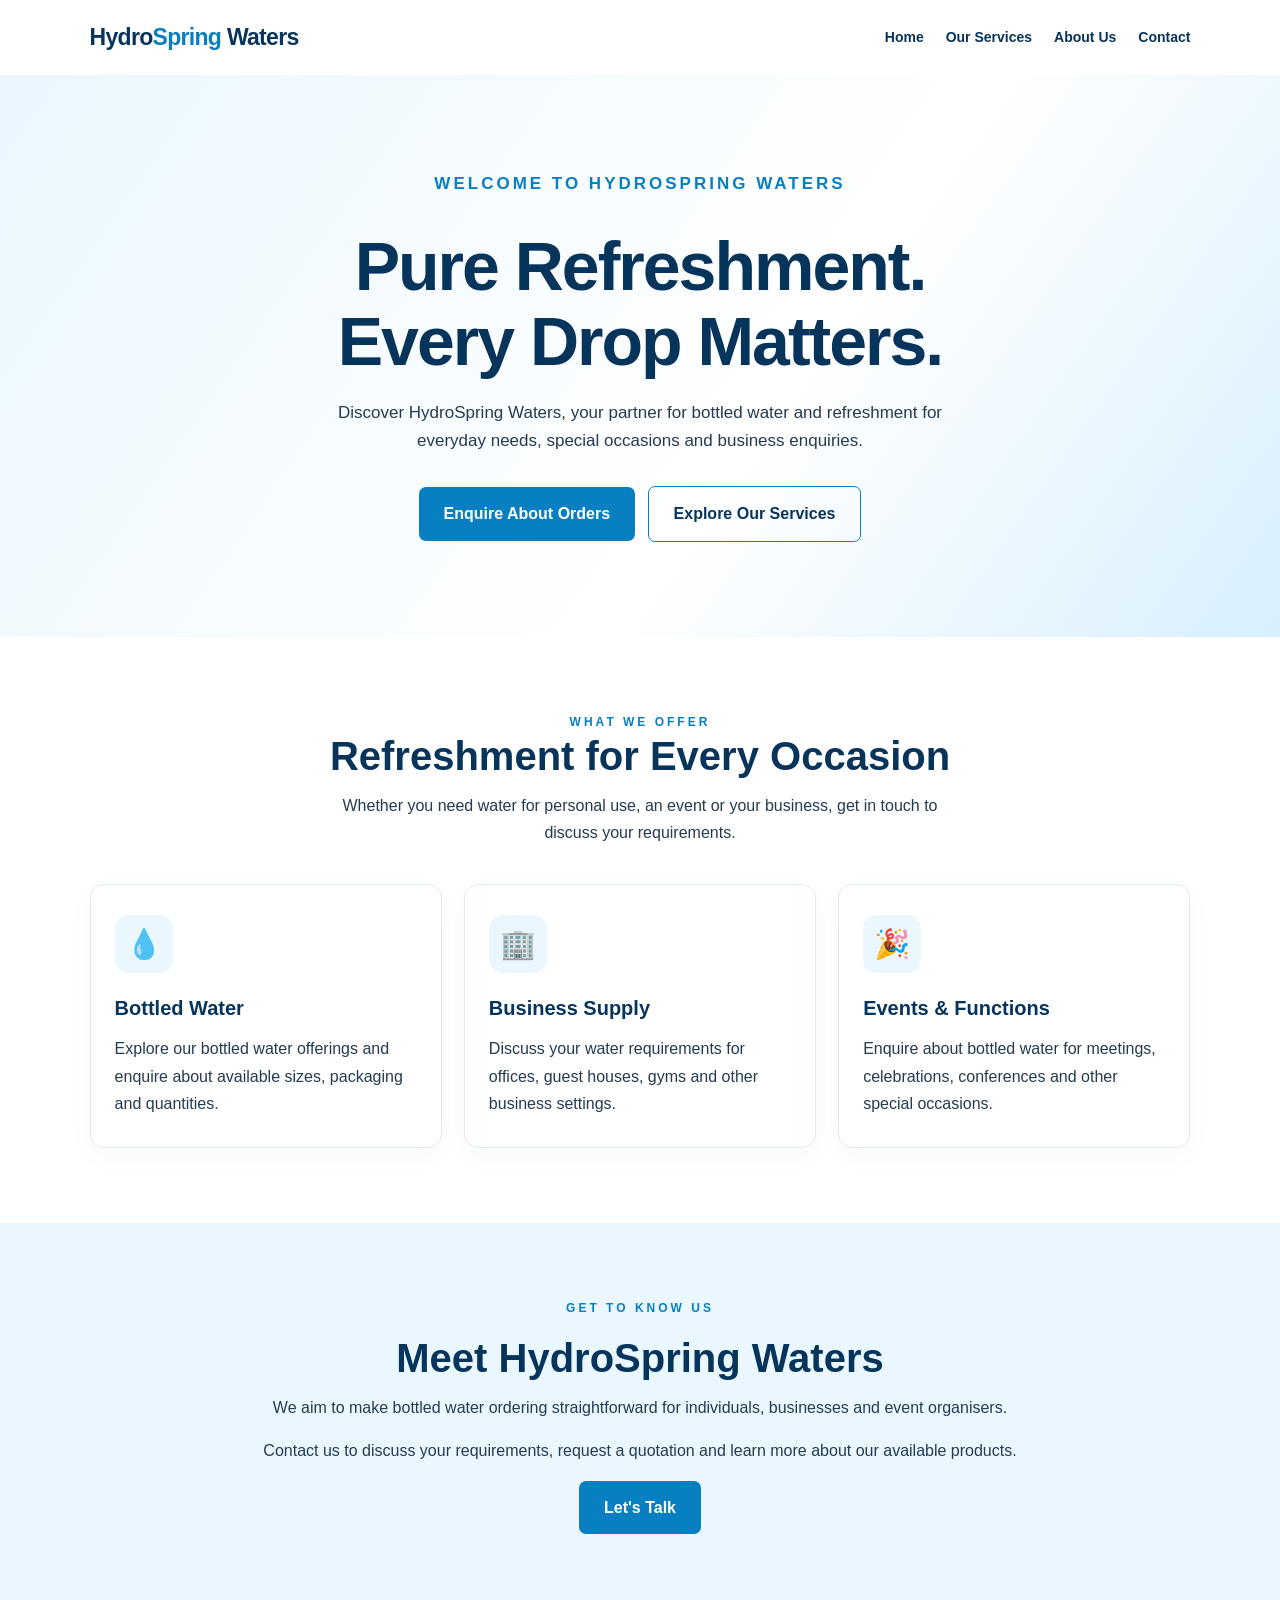
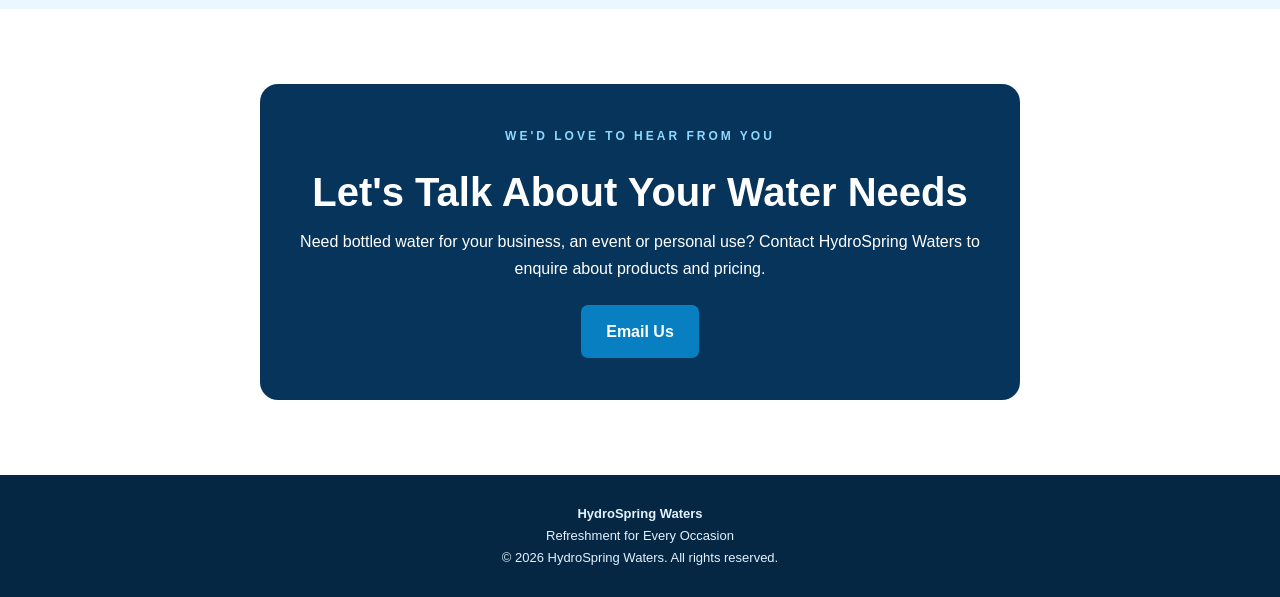
==== index.html @ 983fcc73 "Update index.html" ====
<!DOCTYPE html>
<html lang="en">
<head>
  <meta charset="UTF-8">
  <meta name="viewport" content="width=device-width, initial-scale=1.0">

  <title>HydroSpring Waters | Pure Refreshment</title>
  <meta name="description" content="Discover HydroSpring Waters, your bottled water partner for everyday refreshment, events and business supply. Contact us for orders and enquiries.">

  <style>
    :root {
      --navy: #07345b;
      --blue: #087fc1;
      --sky: #eaf7ff;
      --white: #ffffff;
      --text: #243b50;
    }

    * {
      box-sizing: border-box;
      margin: 0;
      padding: 0;
    }

    html {
      scroll-behavior: smooth;
    }

    body {
      font-family: Arial, Helvetica, sans-serif;
      color: var(--text);
      line-height: 1.7;
      background: var(--white);
    }

    header {
      display: flex;
      align-items: center;
      justify-content: space-between;
      gap: 20px;
      padding: 18px 7%;
      background: var(--white);
      box-shadow: 0 2px 14px #07345b12;
    }

    .brand {
      color: var(--navy);
      font-size: 23px;
      font-weight: 800;
      letter-spacing: -0.7px;
    }

    .brand span {
      color: var(--blue);
    }

    nav {
      display: flex;
      gap: 22px;
      flex-wrap: wrap;
    }

    nav a {
      color: var(--navy);
      text-decoration: none;
      font-size: 14px;
      font-weight: 600;
    }

    nav a:hover {
      color: var(--blue);
    }

    .hero {
      padding: 95px 7%;
      background: linear-gradient(125deg, #eaf7ff, #ffffff 60%, #d7efff);
      text-align: center;
    }

    .eyebrow {
      color: var(--blue);
      text-transform: uppercase;
      letter-spacing: 3px;
      font-size: 12px;
      font-weight: 800;
      margin-bottom: 16px;
    }

    h1 {
      max-width: 850px;
      margin: 0 auto 20px;
      color: var(--navy);
      font-size: clamp(38px, 6vw, 68px);
      line-height: 1.1;
      letter-spacing: -2px;
    }

    .hero p {
      max-width: 620px;
      margin: 0 auto 30px;
      font-size: 17px;
    }

    .button {
      display: inline-block;
      padding: 13px 25px;
      border-radius: 7px;
      background: var(--blue);
      color: white;
      text-decoration: none;
      font-weight: 700;
      transition: background 0.2s;
    }

    .button:hover {
      background: var(--navy);
    }

    .button-outline {
      background: transparent;
      color: var(--navy);
      border: 1px solid var(--blue);
      margin-left: 8px;
    }

    .button-outline:hover {
      color: white;
    }

    section {
      padding: 75px 7%;
      scroll-margin-top: 20px;
    }

    .section-heading {
      text-align: center;
      margin-bottom: 38px;
    }

    h2 {
      color: var(--navy);
      font-size: clamp(28px, 4vw, 40px);
      line-height: 1.2;
      margin-bottom: 12px;
    }

    .section-heading p {
      max-width: 620px;
      margin: auto;
    }

    .cards {
      display: grid;
      grid-template-columns: repeat(3, minmax(0, 1fr));
      gap: 22px;
    }

    .card {
      padding: 30px 24px;
      border: 1px solid #dcebf5;
      border-radius: 14px;
      background: white;
      box-shadow: 0 8px 28px #07345b08;
    }

    .card-icon {
      display: inline-flex;
      align-items: center;
      justify-content: center;
      width: 58px;
      height: 58px;
      border-radius: 14px;
      background: var(--sky);
      font-size: 29px;
      margin-bottom: 18px;
    }

    h3 {
      color: var(--navy);
      font-size: 20px;
      margin-bottom: 10px;
    }

    .about {
      background: var(--sky);
    }

    .about-inner {
      max-width: 800px;
      margin: auto;
      text-align: center;
    }

    .about-inner p {
      margin-bottom: 16px;
    }

    .contact {
      text-align: center;
    }

    .contact-panel {
      max-width: 760px;
      margin: auto;
      padding: 42px 25px;
      border-radius: 18px;
      background: var(--navy);
      color: white;
    }

    .contact-panel h2 {
      color: white;
    }

    .contact-panel p {
      margin-bottom: 22px;
    }

    footer {
      padding: 28px 7%;
      background: #052743;
      color: #e2f2ff;
      text-align: center;
      font-size: 13px;
    }

    @media (max-width: 700px) {
      header {
        flex-direction: column;
        text-align: center;
      }

      nav {
        justify-content: center;
        gap: 12px 18px;
      }

      .hero {
        padding: 70px 6%;
      }

      section {
        padding: 55px 6%;
      }

      .cards {
        grid-template-columns: 1fr;
      }

      .button {
        margin: 5px;
      }
    }
  </style>
</head>

<body>

  <header>
    <a href="#" class="brand" style="text-decoration:none">
      Hydro<span>Spring</span> Waters
    </a>

    <nav aria-label="Main navigation">
      <a href="#home">Home</a>
      <a href="#products">Our Services</a>
      <a href="#about">About Us</a>
      <a href="#contact">Contact</a>
    </nav>
  </header>

  <main>
    <section class="hero" id="home">
      <p class="eyebrow">Welcome to HydroSpring Waters</p>

      <h1>Pure Refreshment.<br>Every Drop Matters.</h1>

      <p>
        Discover HydroSpring Waters, your partner for bottled water
        and refreshment for everyday needs, special occasions and
        business enquiries.
      </p>

      <a class="button" href="#contact">Enquire About Orders</a>
      <a class="button button-outline" href="#products">Explore Our Services</a>
    </section>

    <section id="products">
      <div class="section-heading">
        <p class="eyebrow">What We Offer</p>
        <h2>Refreshment for Every Occasion</h2>
        <p>
          Whether you need water for personal use, an event or your
          business, get in touch to discuss your requirements.
        </p>
      </div>

      <div class="cards">
        <article class="card">
          <div class="card-icon">💧</div>
          <h3>Bottled Water</h3>
          <p>
            Explore our bottled water offerings and enquire about
            available sizes, packaging and quantities.
          </p>
        </article>

        <article class="card">
          <div class="card-icon">🏢</div>
          <h3>Business Supply</h3>
          <p>
            Discuss your water requirements for offices, guest houses,
            gyms and other business settings.
          </p>
        </article>

        <article class="card">
          <div class="card-icon">🎉</div>
          <h3>Events & Functions</h3>
          <p>
            Enquire about bottled water for meetings, celebrations,
            conferences and other special occasions.
          </p>
        </article>
      </div>
    </section>

    <section class="about" id="about">
      <div class="about-inner">
        <p class="eyebrow">Get to Know Us</p>
        <h2>Meet HydroSpring Waters</h2>

        <p>
          We aim to make bottled water ordering straightforward for
          individuals, businesses and event organisers.
        </p>

        <p>
          Contact us to discuss your requirements, request a quotation
          and learn more about our available products.
        </p>

        <a class="button" href="#contact">Let's Talk</a>
      </div>
    </section>

    <section class="contact" id="contact">
      <div class="contact-panel">
        <p class="eyebrow" style="color:#8ed8ff">We'd Love to Hear From You</p>
        <h2>Let's Talk About Your Water Needs</h2>

        <p>
          Need bottled water for your business, an event or personal use?
          Contact HydroSpring Waters to enquire about products and pricing.
        </p>

        <a class="button" href="mailto:">
          Email Us
        </a>
      </div>
    </section>
  </main>

  <footer>
    <p><strong>HydroSpring Waters</strong></p>
    <p>Refreshment for Every Occasion</p>
    <p>&copy; <span id="year"></span> HydroSpring Waters. All rights reserved.</p>
  </footer>

  <script>
    document.getElementById("year").textContent =
      new Date().getFullYear();
  </script>

</body>
</html>
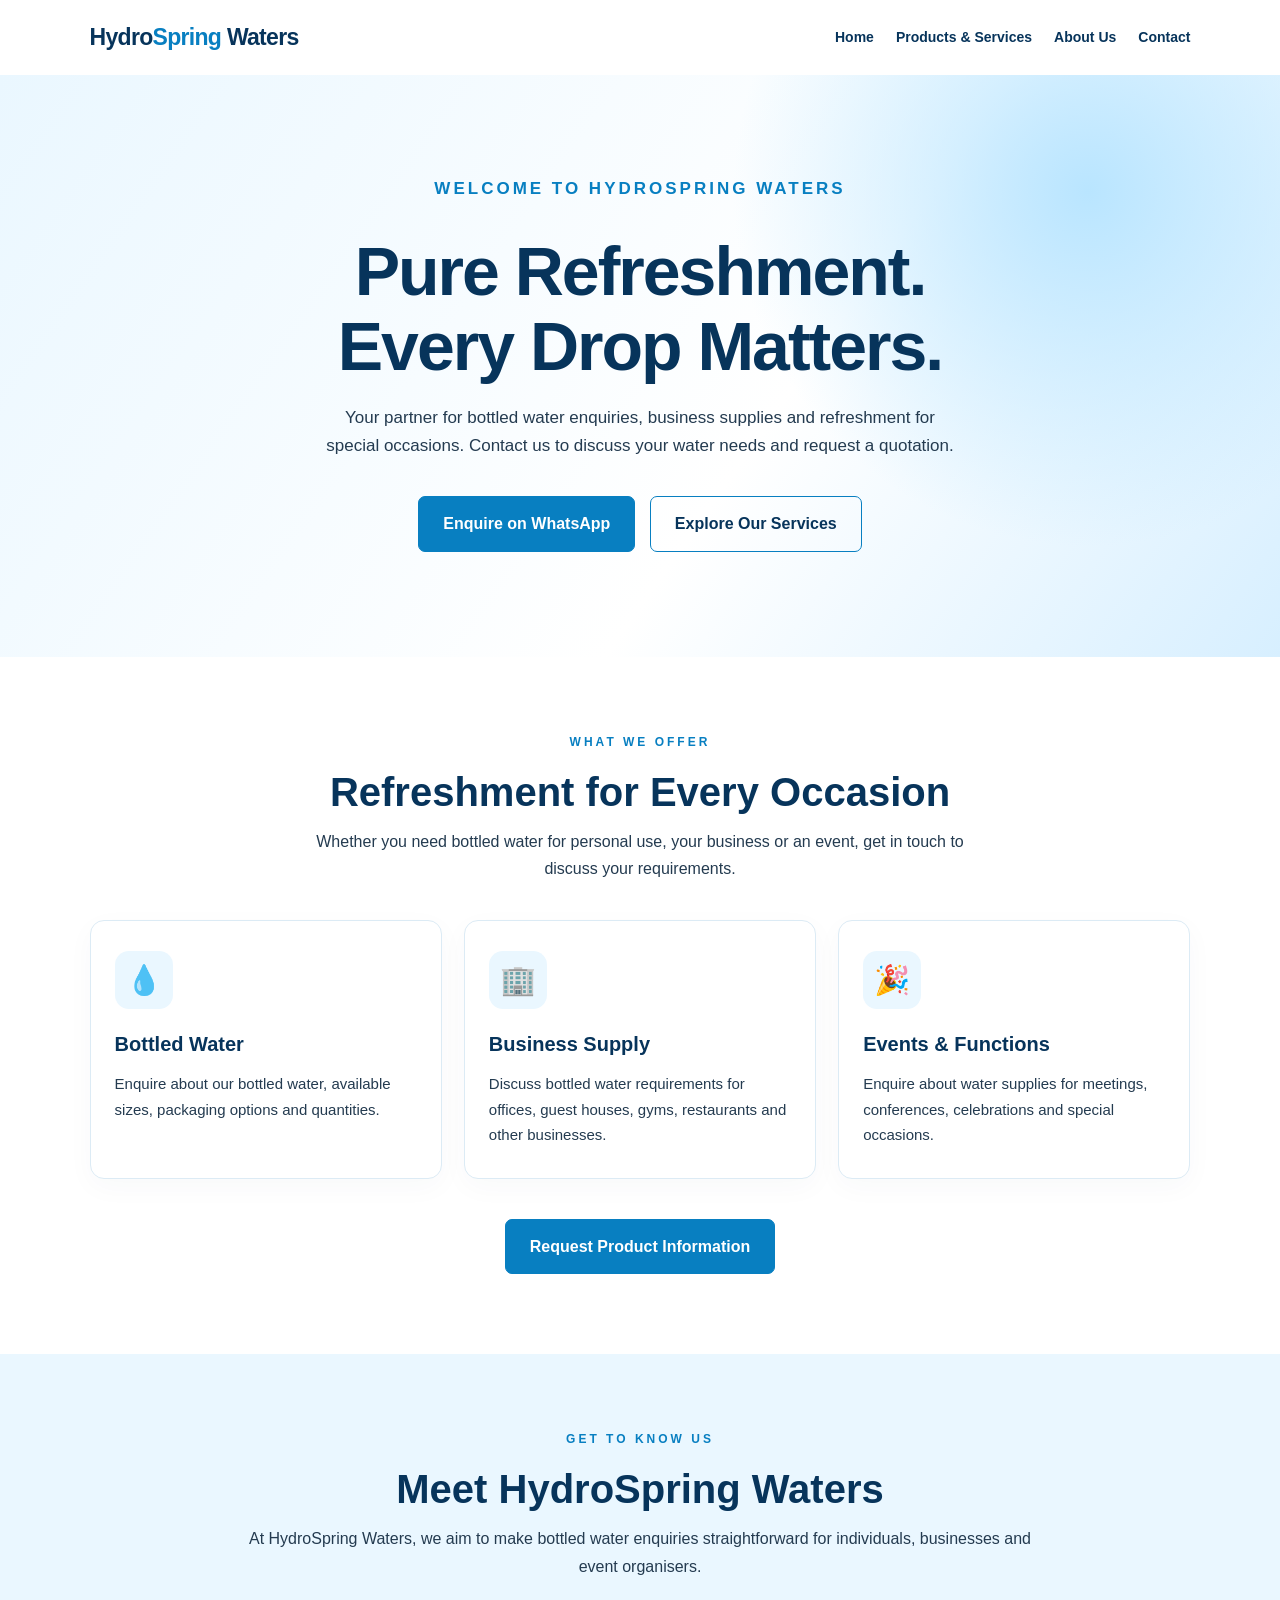
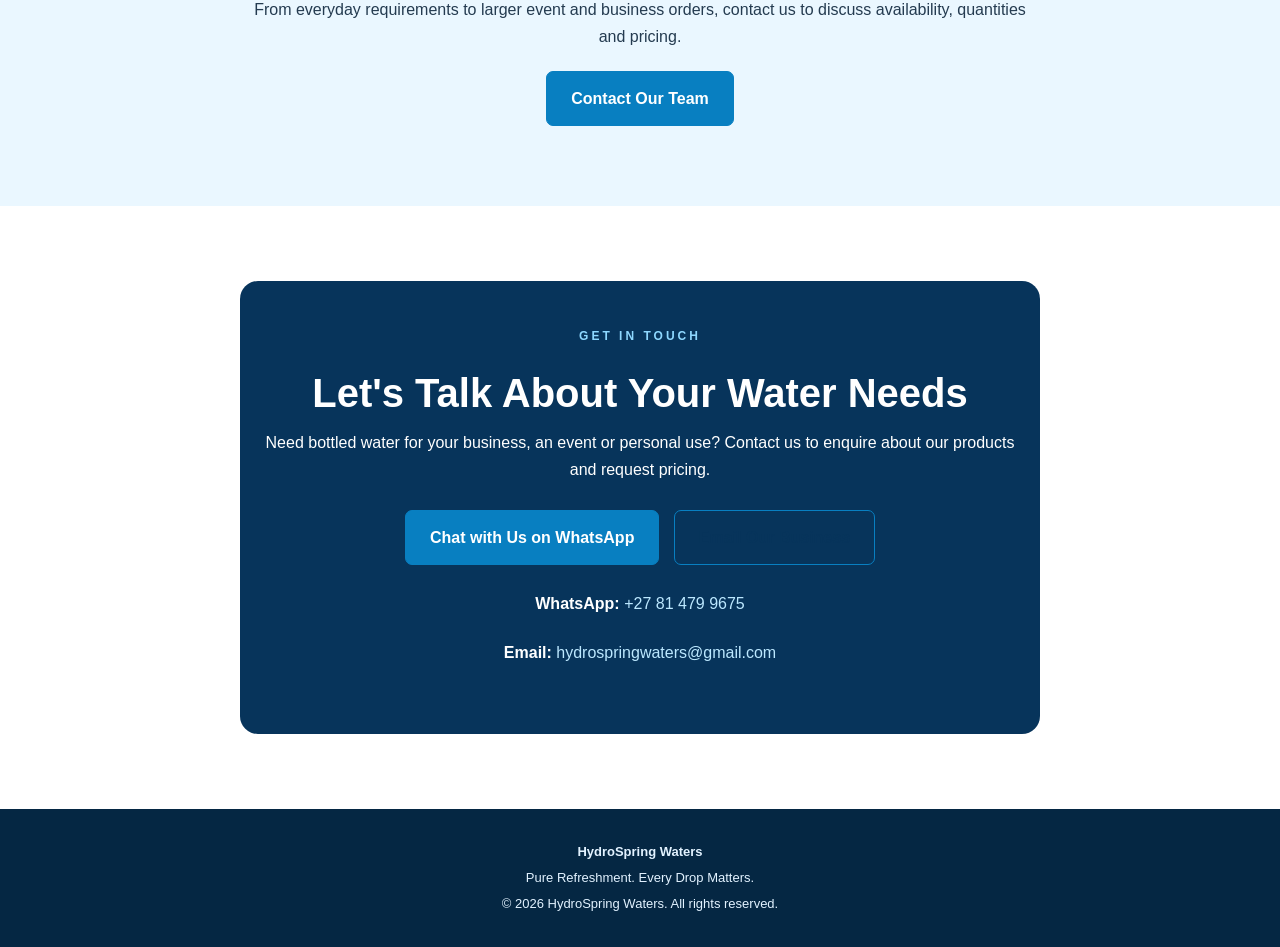
==== commit ecb10c95: "Update index.html" ====
--- a/index.html
+++ b/index.html
@@ -6,7 +6,9 @@
   <meta name="viewport" content="width=device-width, initial-scale=1.0">
 
   <title>HydroSpring Waters | Pure Refreshment</title>
-  <meta name="description" content="Discover HydroSpring Waters, your bottled water partner for everyday refreshment, events and business supply. Contact us for orders and enquiries.">
+  <meta name="description" content="Discover HydroSpring Waters for bottled water enquiries, business supplies, bulk orders and events. Contact us for pricing.">
+
+  <meta name="theme-color" content="#07345b">
 
   <style>
     :root {
@@ -32,6 +34,10 @@
       color: var(--text);
       line-height: 1.7;
       background: var(--white);
+    }
+
+    a {
+      transition: 0.2s ease;
     }
 
     header {
@@ -49,6 +55,7 @@
       font-size: 23px;
       font-weight: 800;
       letter-spacing: -0.7px;
+      text-decoration: none;
     }
 
     .brand span {
@@ -65,7 +72,7 @@
       color: var(--navy);
       text-decoration: none;
       font-size: 14px;
-      font-weight: 600;
+      font-weight: 700;
     }
 
     nav a:hover {
@@ -73,8 +80,10 @@
     }
 
     .hero {
-      padding: 95px 7%;
-      background: linear-gradient(125deg, #eaf7ff, #ffffff 60%, #d7efff);
+      padding: 100px 7%;
+      background:
+        radial-gradient(circle at 85% 20%, #b9e5ff 0, transparent 30%),
+        linear-gradient(125deg, #eaf7ff, #ffffff 60%, #d7efff);
       text-align: center;
     }
 
@@ -97,35 +106,37 @@
     }
 
     .hero p {
-      max-width: 620px;
+      max-width: 640px;
       margin: 0 auto 30px;
       font-size: 17px;
     }
 
     .button {
       display: inline-block;
-      padding: 13px 25px;
+      padding: 13px 24px;
       border-radius: 7px;
       background: var(--blue);
-      color: white;
+      color: var(--white);
       text-decoration: none;
       font-weight: 700;
-      transition: background 0.2s;
+      border: 1px solid var(--blue);
+      margin: 5px;
     }
 
     .button:hover {
       background: var(--navy);
+      border-color: var(--navy);
+      transform: translateY(-1px);
     }
 
     .button-outline {
       background: transparent;
       color: var(--navy);
-      border: 1px solid var(--blue);
-      margin-left: 8px;
+      border-color: var(--blue);
     }
 
     .button-outline:hover {
-      color: white;
+      color: var(--white);
     }
 
     section {
@@ -145,8 +156,8 @@
       margin-bottom: 12px;
     }
 
-    .section-heading p {
-      max-width: 620px;
+    .section-heading > p:last-child {
+      max-width: 650px;
       margin: auto;
     }
 
@@ -160,7 +171,7 @@
       padding: 30px 24px;
       border: 1px solid #dcebf5;
       border-radius: 14px;
-      background: white;
+      background: var(--white);
       box-shadow: 0 8px 28px #07345b08;
     }
 
@@ -182,6 +193,10 @@
       margin-bottom: 10px;
     }
 
+    .card p {
+      font-size: 15px;
+    }
+
     .about {
       background: var(--sky);
     }
@@ -201,20 +216,34 @@
     }
 
     .contact-panel {
-      max-width: 760px;
+      max-width: 800px;
       margin: auto;
-      padding: 42px 25px;
+      padding: 45px 25px;
       border-radius: 18px;
       background: var(--navy);
-      color: white;
+      color: var(--white);
     }
 
     .contact-panel h2 {
-      color: white;
+      color: var(--white);
     }
 
     .contact-panel p {
       margin-bottom: 22px;
+    }
+
+    .contact-details {
+      margin: 20px 0;
+      overflow-wrap: anywhere;
+    }
+
+    .contact-details a {
+      color: #bce8ff;
+      text-decoration: none;
+    }
+
+    .contact-details a:hover {
+      text-decoration: underline;
     }
 
     footer {
@@ -225,6 +254,10 @@
       font-size: 13px;
     }
 
+    footer p {
+      margin: 4px 0;
+    }
+
     @media (max-width: 700px) {
       header {
         flex-direction: column;
@@ -248,8 +281,8 @@
         grid-template-columns: 1fr;
       }
 
-      .button {
-        margin: 5px;
+      .contact-panel {
+        padding: 35px 18px;
       }
     }
   </style>
@@ -258,114 +291,177 @@
 <body>
 
   <header>
-    <a href="#" class="brand" style="text-decoration:none">
+    <a href="#home" class="brand">
       Hydro<span>Spring</span> Waters
     </a>
 
     <nav aria-label="Main navigation">
       <a href="#home">Home</a>
-      <a href="#products">Our Services</a>
+      <a href="#products">Products & Services</a>
       <a href="#about">About Us</a>
       <a href="#contact">Contact</a>
     </nav>
   </header>
 
   <main>
+
+    <!-- HOMEPAGE HERO -->
     <section class="hero" id="home">
       <p class="eyebrow">Welcome to HydroSpring Waters</p>
 
       <h1>Pure Refreshment.<br>Every Drop Matters.</h1>
 
       <p>
-        Discover HydroSpring Waters, your partner for bottled water
-        and refreshment for everyday needs, special occasions and
-        business enquiries.
+        Your partner for bottled water enquiries, business supplies
+        and refreshment for special occasions. Contact us to discuss
+        your water needs and request a quotation.
       </p>
 
-      <a class="button" href="#contact">Enquire About Orders</a>
-      <a class="button button-outline" href="#products">Explore Our Services</a>
+      <a class="button"
+         href="https://wa.me/27814799675?text=Hello%20HydroSpring%20Waters%2C%20I%20would%20like%20to%20enquire%20about%20your%20bottled%20water%20and%20pricing."
+         target="_blank"
+         rel="noopener noreferrer">
+        Enquire on WhatsApp
+      </a>
+
+      <a class="button button-outline" href="#products">
+        Explore Our Services
+      </a>
     </section>
 
+    <!-- PRODUCTS AND SERVICES -->
     <section id="products">
       <div class="section-heading">
         <p class="eyebrow">What We Offer</p>
         <h2>Refreshment for Every Occasion</h2>
         <p>
-          Whether you need water for personal use, an event or your
-          business, get in touch to discuss your requirements.
+          Whether you need bottled water for personal use, your business
+          or an event, get in touch to discuss your requirements.
         </p>
       </div>
 
       <div class="cards">
+
         <article class="card">
-          <div class="card-icon">💧</div>
+          <div class="card-icon" aria-hidden="true">💧</div>
           <h3>Bottled Water</h3>
           <p>
-            Explore our bottled water offerings and enquire about
-            available sizes, packaging and quantities.
+            Enquire about our bottled water, available sizes,
+            packaging options and quantities.
           </p>
         </article>
 
         <article class="card">
-          <div class="card-icon">🏢</div>
+          <div class="card-icon" aria-hidden="true">🏢</div>
           <h3>Business Supply</h3>
           <p>
-            Discuss your water requirements for offices, guest houses,
-            gyms and other business settings.
+            Discuss bottled water requirements for offices, guest houses,
+            gyms, restaurants and other businesses.
           </p>
         </article>
 
         <article class="card">
-          <div class="card-icon">🎉</div>
+          <div class="card-icon" aria-hidden="true">🎉</div>
           <h3>Events & Functions</h3>
           <p>
-            Enquire about bottled water for meetings, celebrations,
-            conferences and other special occasions.
+            Enquire about water supplies for meetings, conferences,
+            celebrations and special occasions.
           </p>
         </article>
+
+      </div>
+
+      <div style="text-align:center; margin-top:35px;">
+        <a class="button"
+           href="https://wa.me/27814799675?text=Hello%20HydroSpring%20Waters%2C%20please%20send%20me%20information%20about%20your%20products%20and%20bulk%20order%20prices."
+           target="_blank"
+           rel="noopener noreferrer">
+          Request Product Information
+        </a>
       </div>
     </section>
 
+    <!-- ABOUT US -->
     <section class="about" id="about">
       <div class="about-inner">
         <p class="eyebrow">Get to Know Us</p>
         <h2>Meet HydroSpring Waters</h2>
 
         <p>
-          We aim to make bottled water ordering straightforward for
-          individuals, businesses and event organisers.
+          At HydroSpring Waters, we aim to make bottled water enquiries
+          straightforward for individuals, businesses and event organisers.
         </p>
 
         <p>
-          Contact us to discuss your requirements, request a quotation
-          and learn more about our available products.
+          From everyday requirements to larger event and business orders,
+          contact us to discuss availability, quantities and pricing.
         </p>
 
-        <a class="button" href="#contact">Let's Talk</a>
-      </div>
-    </section>
-
-    <section class="contact" id="contact">
-      <div class="contact-panel">
-        <p class="eyebrow" style="color:#8ed8ff">We'd Love to Hear From You</p>
-        <h2>Let's Talk About Your Water Needs</h2>
-
-        <p>
-          Need bottled water for your business, an event or personal use?
-          Contact HydroSpring Waters to enquire about products and pricing.
-        </p>
-
-        <a class="button" href="mailto:">
-          Email Us
+        <a class="button"
+           href="https://wa.me/27814799675?text=Hello%20HydroSpring%20Waters%2C%20I%20would%20like%20to%20learn%20more%20about%20your%20business."
+           target="_blank"
+           rel="noopener noreferrer">
+          Contact Our Team
         </a>
       </div>
     </section>
+
+    <!-- CONTACT -->
+    <section class="contact" id="contact">
+      <div class="contact-panel">
+        <p class="eyebrow" style="color:#8ed8ff;">
+          Get in Touch
+        </p>
+
+        <h2>Let's Talk About Your Water Needs</h2>
+
+        <p>
+          Need bottled water for your business, an event or personal use?
+          Contact us to enquire about our products and request pricing.
+        </p>
+
+        <a class="button"
+           href="https://wa.me/27814799675?text=Hello%20HydroSpring%20Waters%2C%20I%20would%20like%20to%20make%20an%20enquiry."
+           target="_blank"
+           rel="noopener noreferrer">
+          Chat with Us on WhatsApp
+        </a>
+
+        <a class="button button-outline"
+           href="mailto:hydrospringwaters@gmail.com?subject=HydroSpring%20Waters%20Enquiry">
+          Email Our Business
+        </a>
+
+        <div class="contact-details">
+          <p>
+            <strong>WhatsApp:</strong>
+            <a href="https://wa.me/27814799675"
+               target="_blank"
+               rel="noopener noreferrer">
+              +27 81 479 9675
+            </a>
+          </p>
+
+          <p>
+            <strong>Email:</strong>
+            <a href="mailto:hydrospringwaters@gmail.com">
+              hydrospringwaters@gmail.com
+            </a>
+          </p>
+        </div>
+      </div>
+    </section>
+
   </main>
 
+  <!-- FOOTER -->
   <footer>
     <p><strong>HydroSpring Waters</strong></p>
-    <p>Refreshment for Every Occasion</p>
-    <p>&copy; <span id="year"></span> HydroSpring Waters. All rights reserved.</p>
+    <p>Pure Refreshment. Every Drop Matters.</p>
+    <p>
+      &copy; <span id="year"></span> HydroSpring Waters.
+      All rights reserved.
+    </p>
   </footer>
 
   <script>
@@ -375,3 +471,4 @@
 
 </body>
 </html>
+
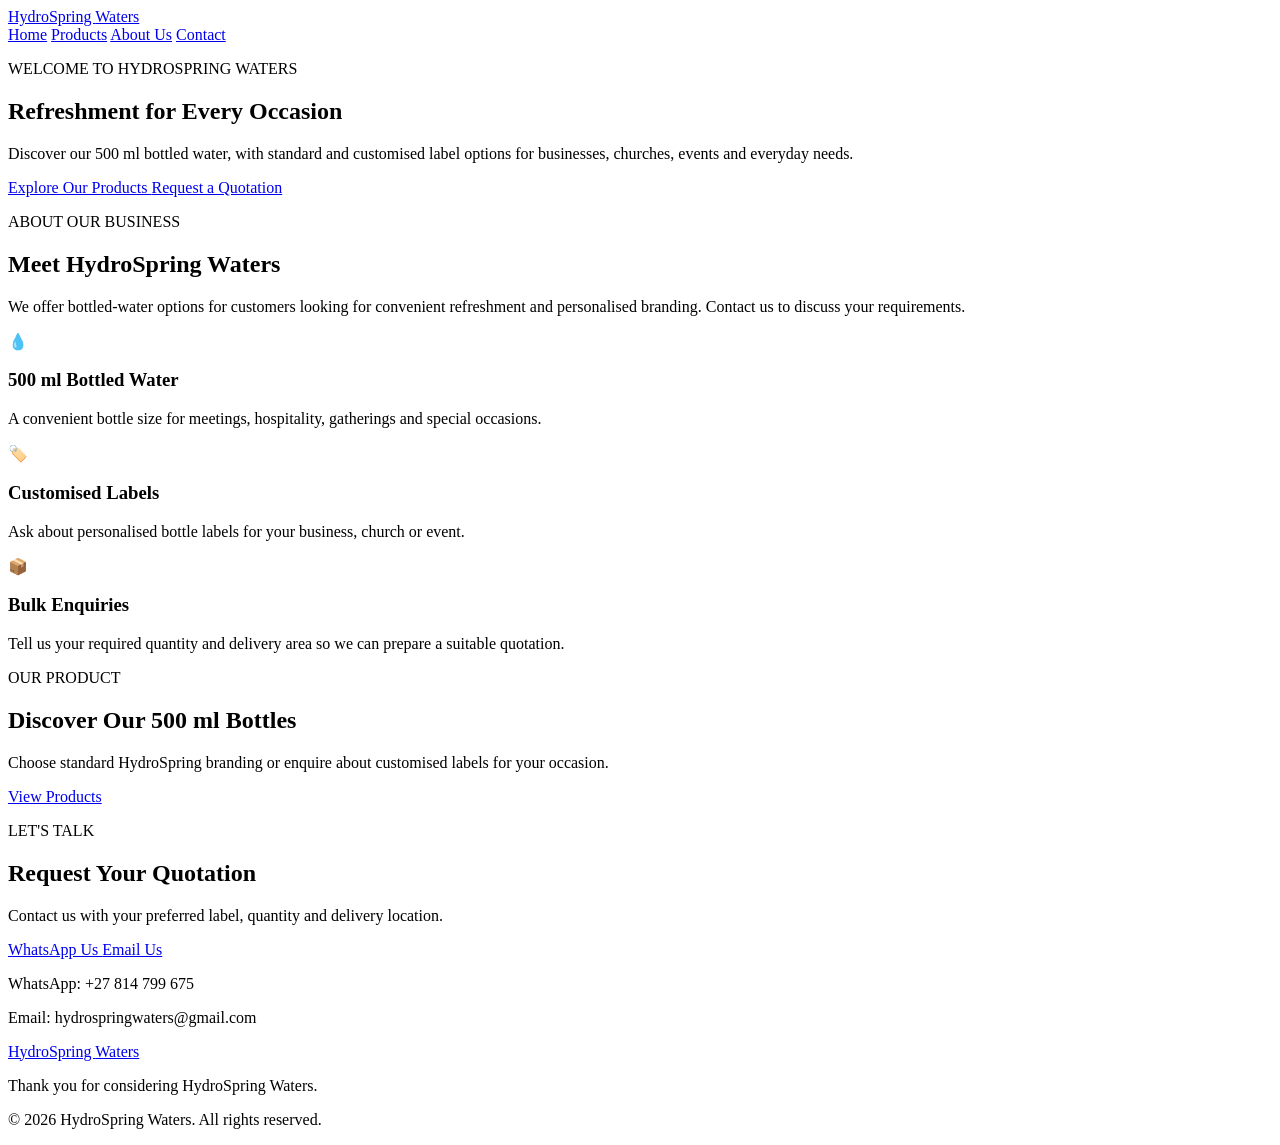
==== commit 28d7eb0d: "Update index.html" ====
--- a/index.html
+++ b/index.html
@@ -5,470 +5,150 @@
   <meta charset="UTF-8">
   <meta name="viewport" content="width=device-width, initial-scale=1.0">
 
-  <title>HydroSpring Waters | Pure Refreshment</title>
-  <meta name="description" content="Discover HydroSpring Waters for bottled water enquiries, business supplies, bulk orders and events. Contact us for pricing.">
+  <title>HydroSpring Waters | Refreshment You Can Trust</title>
+  <meta name="description" content="Discover HydroSpring Waters 500 ml bottled water with standard and customised label options. Contact us for quotations and bulk orders.">
 
-  <meta name="theme-color" content="#07345b">
-
-  <style>
-    :root {
-      --navy: #07345b;
-      --blue: #087fc1;
-      --sky: #eaf7ff;
-      --white: #ffffff;
-      --text: #243b50;
-    }
-
-    * {
-      box-sizing: border-box;
-      margin: 0;
-      padding: 0;
-    }
-
-    html {
-      scroll-behavior: smooth;
-    }
-
-    body {
-      font-family: Arial, Helvetica, sans-serif;
-      color: var(--text);
-      line-height: 1.7;
-      background: var(--white);
-    }
-
-    a {
-      transition: 0.2s ease;
-    }
-
-    header {
-      display: flex;
-      align-items: center;
-      justify-content: space-between;
-      gap: 20px;
-      padding: 18px 7%;
-      background: var(--white);
-      box-shadow: 0 2px 14px #07345b12;
-    }
-
-    .brand {
-      color: var(--navy);
-      font-size: 23px;
-      font-weight: 800;
-      letter-spacing: -0.7px;
-      text-decoration: none;
-    }
-
-    .brand span {
-      color: var(--blue);
-    }
-
-    nav {
-      display: flex;
-      gap: 22px;
-      flex-wrap: wrap;
-    }
-
-    nav a {
-      color: var(--navy);
-      text-decoration: none;
-      font-size: 14px;
-      font-weight: 700;
-    }
-
-    nav a:hover {
-      color: var(--blue);
-    }
-
-    .hero {
-      padding: 100px 7%;
-      background:
-        radial-gradient(circle at 85% 20%, #b9e5ff 0, transparent 30%),
-        linear-gradient(125deg, #eaf7ff, #ffffff 60%, #d7efff);
-      text-align: center;
-    }
-
-    .eyebrow {
-      color: var(--blue);
-      text-transform: uppercase;
-      letter-spacing: 3px;
-      font-size: 12px;
-      font-weight: 800;
-      margin-bottom: 16px;
-    }
-
-    h1 {
-      max-width: 850px;
-      margin: 0 auto 20px;
-      color: var(--navy);
-      font-size: clamp(38px, 6vw, 68px);
-      line-height: 1.1;
-      letter-spacing: -2px;
-    }
-
-    .hero p {
-      max-width: 640px;
-      margin: 0 auto 30px;
-      font-size: 17px;
-    }
-
-    .button {
-      display: inline-block;
-      padding: 13px 24px;
-      border-radius: 7px;
-      background: var(--blue);
-      color: var(--white);
-      text-decoration: none;
-      font-weight: 700;
-      border: 1px solid var(--blue);
-      margin: 5px;
-    }
-
-    .button:hover {
-      background: var(--navy);
-      border-color: var(--navy);
-      transform: translateY(-1px);
-    }
-
-    .button-outline {
-      background: transparent;
-      color: var(--navy);
-      border-color: var(--blue);
-    }
-
-    .button-outline:hover {
-      color: var(--white);
-    }
-
-    section {
-      padding: 75px 7%;
-      scroll-margin-top: 20px;
-    }
-
-    .section-heading {
-      text-align: center;
-      margin-bottom: 38px;
-    }
-
-    h2 {
-      color: var(--navy);
-      font-size: clamp(28px, 4vw, 40px);
-      line-height: 1.2;
-      margin-bottom: 12px;
-    }
-
-    .section-heading > p:last-child {
-      max-width: 650px;
-      margin: auto;
-    }
-
-    .cards {
-      display: grid;
-      grid-template-columns: repeat(3, minmax(0, 1fr));
-      gap: 22px;
-    }
-
-    .card {
-      padding: 30px 24px;
-      border: 1px solid #dcebf5;
-      border-radius: 14px;
-      background: var(--white);
-      box-shadow: 0 8px 28px #07345b08;
-    }
-
-    .card-icon {
-      display: inline-flex;
-      align-items: center;
-      justify-content: center;
-      width: 58px;
-      height: 58px;
-      border-radius: 14px;
-      background: var(--sky);
-      font-size: 29px;
-      margin-bottom: 18px;
-    }
-
-    h3 {
-      color: var(--navy);
-      font-size: 20px;
-      margin-bottom: 10px;
-    }
-
-    .card p {
-      font-size: 15px;
-    }
-
-    .about {
-      background: var(--sky);
-    }
-
-    .about-inner {
-      max-width: 800px;
-      margin: auto;
-      text-align: center;
-    }
-
-    .about-inner p {
-      margin-bottom: 16px;
-    }
-
-    .contact {
-      text-align: center;
-    }
-
-    .contact-panel {
-      max-width: 800px;
-      margin: auto;
-      padding: 45px 25px;
-      border-radius: 18px;
-      background: var(--navy);
-      color: var(--white);
-    }
-
-    .contact-panel h2 {
-      color: var(--white);
-    }
-
-    .contact-panel p {
-      margin-bottom: 22px;
-    }
-
-    .contact-details {
-      margin: 20px 0;
-      overflow-wrap: anywhere;
-    }
-
-    .contact-details a {
-      color: #bce8ff;
-      text-decoration: none;
-    }
-
-    .contact-details a:hover {
-      text-decoration: underline;
-    }
-
-    footer {
-      padding: 28px 7%;
-      background: #052743;
-      color: #e2f2ff;
-      text-align: center;
-      font-size: 13px;
-    }
-
-    footer p {
-      margin: 4px 0;
-    }
-
-    @media (max-width: 700px) {
-      header {
-        flex-direction: column;
-        text-align: center;
-      }
-
-      nav {
-        justify-content: center;
-        gap: 12px 18px;
-      }
-
-      .hero {
-        padding: 70px 6%;
-      }
-
-      section {
-        padding: 55px 6%;
-      }
-
-      .cards {
-        grid-template-columns: 1fr;
-      }
-
-      .contact-panel {
-        padding: 35px 18px;
-      }
-    }
-  </style>
+  <link rel="stylesheet" href="style.css">
 </head>
 
 <body>
-
-  <header>
-    <a href="#home" class="brand">
-      Hydro<span>Spring</span> Waters
+  <header class="site-header">
+    <a class="brand" href="index.html">
+      HydroSpring <span>Waters</span>
     </a>
 
-    <nav aria-label="Main navigation">
-      <a href="#home">Home</a>
-      <a href="#products">Products & Services</a>
+    <nav class="navigation">
+      <a href="index.html">Home</a>
+      <a href="products.html">Products</a>
       <a href="#about">About Us</a>
       <a href="#contact">Contact</a>
     </nav>
   </header>
 
   <main>
+    <section class="hero">
+      <div class="hero-content">
+        <p class="eyebrow">WELCOME TO HYDROSPRING WATERS</p>
 
-    <!-- HOMEPAGE HERO -->
-    <section class="hero" id="home">
-      <p class="eyebrow">Welcome to HydroSpring Waters</p>
+        <h1>Refreshment for Every Occasion</h1>
 
-      <h1>Pure Refreshment.<br>Every Drop Matters.</h1>
+        <p>
+          Discover our 500 ml bottled water, with standard and
+          customised label options for businesses, churches,
+          events and everyday needs.
+        </p>
 
-      <p>
-        Your partner for bottled water enquiries, business supplies
-        and refreshment for special occasions. Contact us to discuss
-        your water needs and request a quotation.
-      </p>
+        <div class="button-group">
+          <a class="button button-light" href="products.html">
+            Explore Our Products
+          </a>
 
-      <a class="button"
-         href="https://wa.me/27814799675?text=Hello%20HydroSpring%20Waters%2C%20I%20would%20like%20to%20enquire%20about%20your%20bottled%20water%20and%20pricing."
-         target="_blank"
-         rel="noopener noreferrer">
-        Enquire on WhatsApp
-      </a>
-
-      <a class="button button-outline" href="#products">
-        Explore Our Services
-      </a>
+          <a class="button button-outline"
+             href="https://wa.me/27814799675?text=Hello%20HydroSpring%20Waters%2C%20I%20would%20like%20to%20request%20a%20quotation.">
+            Request a Quotation
+          </a>
+        </div>
+      </div>
     </section>
 
-    <!-- PRODUCTS AND SERVICES -->
-    <section id="products">
+    <section class="section" id="about">
       <div class="section-heading">
-        <p class="eyebrow">What We Offer</p>
-        <h2>Refreshment for Every Occasion</h2>
+        <p class="eyebrow blue-text">ABOUT OUR BUSINESS</p>
+        <h2>Meet HydroSpring Waters</h2>
+
         <p>
-          Whether you need bottled water for personal use, your business
-          or an event, get in touch to discuss your requirements.
+          We offer bottled-water options for customers looking
+          for convenient refreshment and personalised branding.
+          Contact us to discuss your requirements.
         </p>
       </div>
 
-      <div class="cards">
-
-        <article class="card">
-          <div class="card-icon" aria-hidden="true">💧</div>
-          <h3>Bottled Water</h3>
+      <div class="feature-grid">
+        <article class="feature-card">
+          <div class="feature-icon">💧</div>
+          <h3>500 ml Bottled Water</h3>
           <p>
-            Enquire about our bottled water, available sizes,
-            packaging options and quantities.
+            A convenient bottle size for meetings, hospitality,
+            gatherings and special occasions.
           </p>
         </article>
 
-        <article class="card">
-          <div class="card-icon" aria-hidden="true">🏢</div>
-          <h3>Business Supply</h3>
+        <article class="feature-card">
+          <div class="feature-icon">🏷️</div>
+          <h3>Customised Labels</h3>
           <p>
-            Discuss bottled water requirements for offices, guest houses,
-            gyms, restaurants and other businesses.
+            Ask about personalised bottle labels for your
+            business, church or event.
           </p>
         </article>
 
-        <article class="card">
-          <div class="card-icon" aria-hidden="true">🎉</div>
-          <h3>Events & Functions</h3>
+        <article class="feature-card">
+          <div class="feature-icon">📦</div>
+          <h3>Bulk Enquiries</h3>
           <p>
-            Enquire about water supplies for meetings, conferences,
-            celebrations and special occasions.
+            Tell us your required quantity and delivery area
+            so we can prepare a suitable quotation.
           </p>
         </article>
+      </div>
+    </section>
 
-      </div>
+    <section class="section product-preview">
+      <div class="section-heading">
+        <p class="eyebrow blue-text">OUR PRODUCT</p>
+        <h2>Discover Our 500 ml Bottles</h2>
 
-      <div style="text-align:center; margin-top:35px;">
-        <a class="button"
-           href="https://wa.me/27814799675?text=Hello%20HydroSpring%20Waters%2C%20please%20send%20me%20information%20about%20your%20products%20and%20bulk%20order%20prices."
-           target="_blank"
-           rel="noopener noreferrer">
-          Request Product Information
+        <p>
+          Choose standard HydroSpring branding or enquire
+          about customised labels for your occasion.
+        </p>
+
+        <a class="button" href="products.html">
+          View Products
         </a>
       </div>
     </section>
 
-    <!-- ABOUT US -->
-    <section class="about" id="about">
-      <div class="about-inner">
-        <p class="eyebrow">Get to Know Us</p>
-        <h2>Meet HydroSpring Waters</h2>
+    <section class="contact-section" id="contact">
+      <div class="section-heading">
+        <p class="eyebrow">LET'S TALK</p>
+        <h2>Request Your Quotation</h2>
 
         <p>
-          At HydroSpring Waters, we aim to make bottled water enquiries
-          straightforward for individuals, businesses and event organisers.
+          Contact us with your preferred label, quantity
+          and delivery location.
         </p>
 
-        <p>
-          From everyday requirements to larger event and business orders,
-          contact us to discuss availability, quantities and pricing.
+        <div class="button-group centered">
+          <a class="button button-light"
+             href="https://wa.me/27814799675?text=Hello%20HydroSpring%20Waters%2C%20please%20help%20me%20with%20a%20quotation.">
+            WhatsApp Us
+          </a>
+
+          <a class="button button-outline"
+             href="mailto:hydrospringwaters@gmail.com">
+            Email Us
+          </a>
+        </div>
+
+        <p class="contact-detail">
+          WhatsApp: +27 814 799 675
         </p>
 
-        <a class="button"
-           href="https://wa.me/27814799675?text=Hello%20HydroSpring%20Waters%2C%20I%20would%20like%20to%20learn%20more%20about%20your%20business."
-           target="_blank"
-           rel="noopener noreferrer">
-          Contact Our Team
-        </a>
+        <p class="contact-detail">
+          Email: hydrospringwaters@gmail.com
+        </p>
       </div>
     </section>
-
-    <!-- CONTACT -->
-    <section class="contact" id="contact">
-      <div class="contact-panel">
-        <p class="eyebrow" style="color:#8ed8ff;">
-          Get in Touch
-        </p>
-
-        <h2>Let's Talk About Your Water Needs</h2>
-
-        <p>
-          Need bottled water for your business, an event or personal use?
-          Contact us to enquire about our products and request pricing.
-        </p>
-
-        <a class="button"
-           href="https://wa.me/27814799675?text=Hello%20HydroSpring%20Waters%2C%20I%20would%20like%20to%20make%20an%20enquiry."
-           target="_blank"
-           rel="noopener noreferrer">
-          Chat with Us on WhatsApp
-        </a>
-
-        <a class="button button-outline"
-           href="mailto:hydrospringwaters@gmail.com?subject=HydroSpring%20Waters%20Enquiry">
-          Email Our Business
-        </a>
-
-        <div class="contact-details">
-          <p>
-            <strong>WhatsApp:</strong>
-            <a href="https://wa.me/27814799675"
-               target="_blank"
-               rel="noopener noreferrer">
-              +27 81 479 9675
-            </a>
-          </p>
-
-          <p>
-            <strong>Email:</strong>
-            <a href="mailto:hydrospringwaters@gmail.com">
-              hydrospringwaters@gmail.com
-            </a>
-          </p>
-        </div>
-      </div>
-    </section>
-
   </main>
 
-  <!-- FOOTER -->
-  <footer>
-    <p><strong>HydroSpring Waters</strong></p>
-    <p>Pure Refreshment. Every Drop Matters.</p>
-    <p>
-      &copy; <span id="year"></span> HydroSpring Waters.
-      All rights reserved.
-    </p>
+  <footer class="site-footer">
+    <a class="brand footer-brand" href="index.html">
+      HydroSpring <span>Waters</span>
+    </a>
+
+    <p>Thank you for considering HydroSpring Waters.</p>
+    <p>&copy; 2026 HydroSpring Waters. All rights reserved.</p>
   </footer>
-
-  <script>
-    document.getElementById("year").textContent =
-      new Date().getFullYear();
-  </script>
-
 </body>
 </html>
-
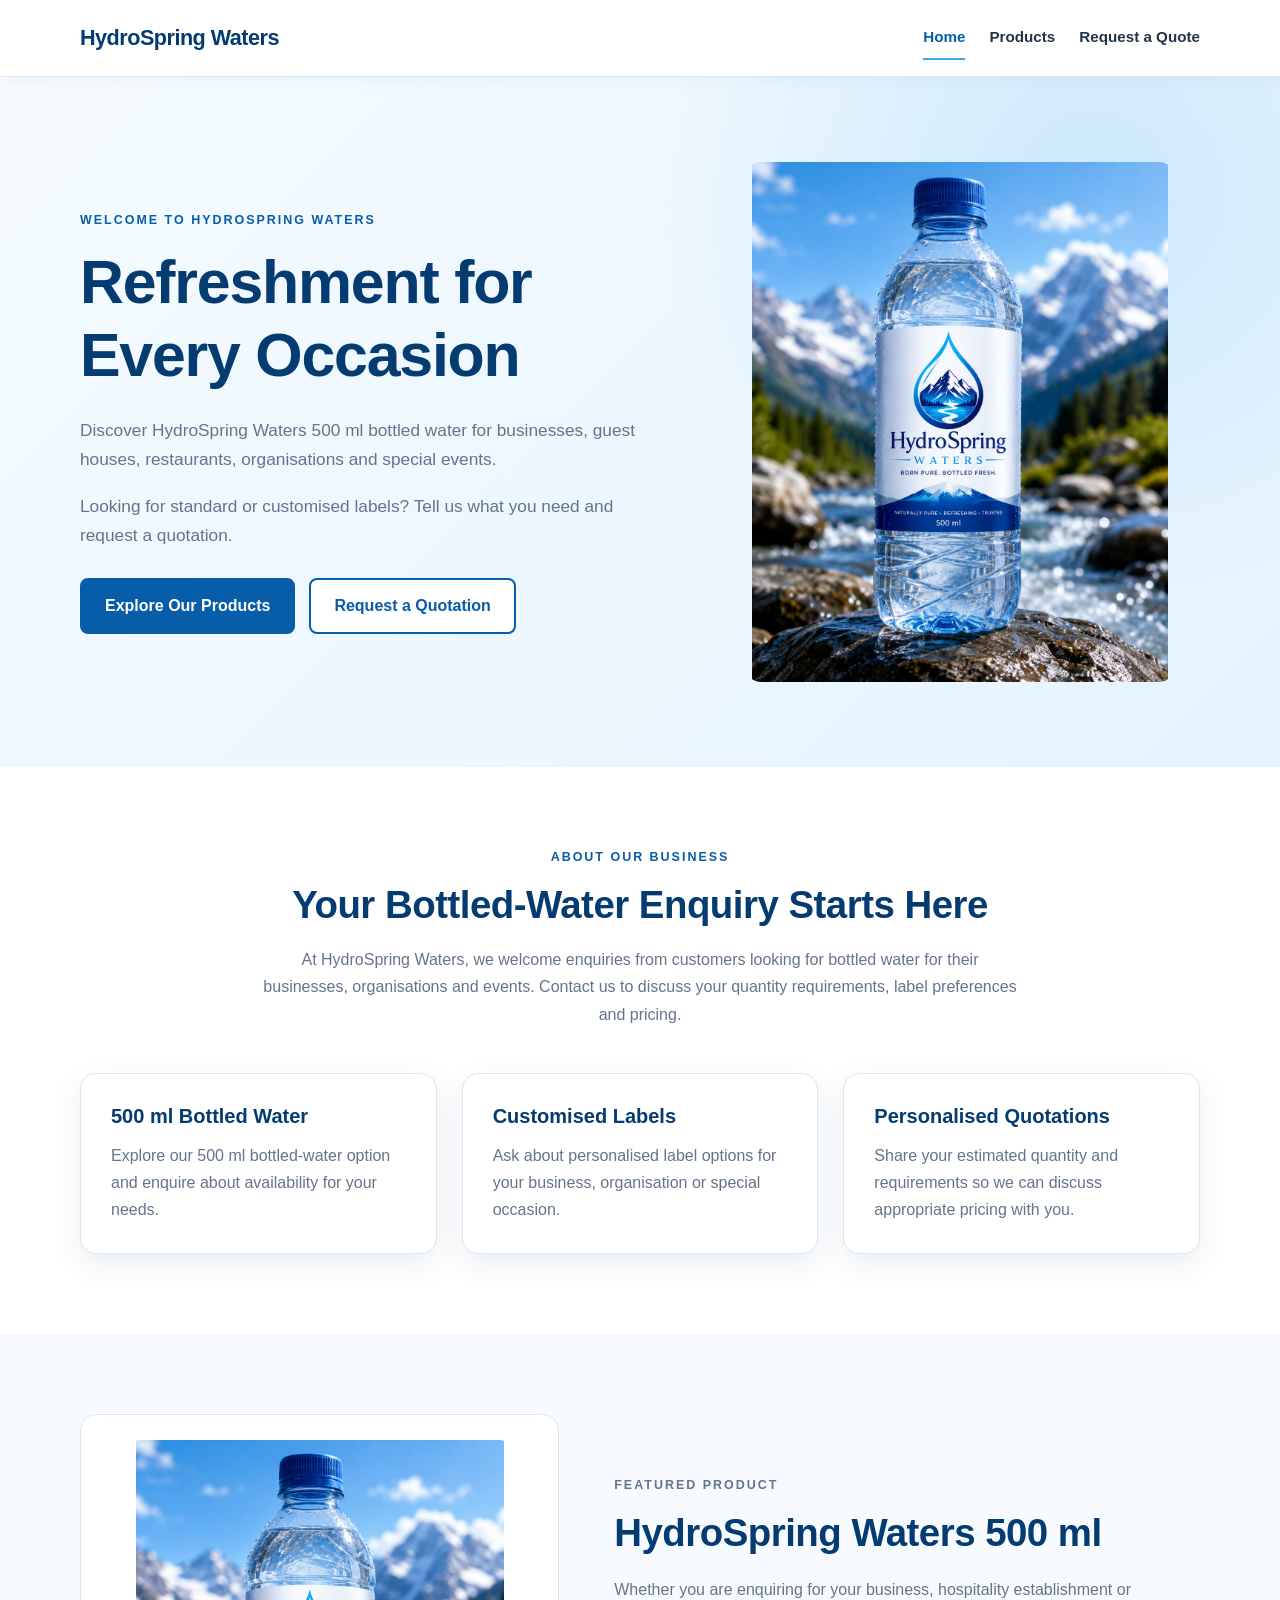
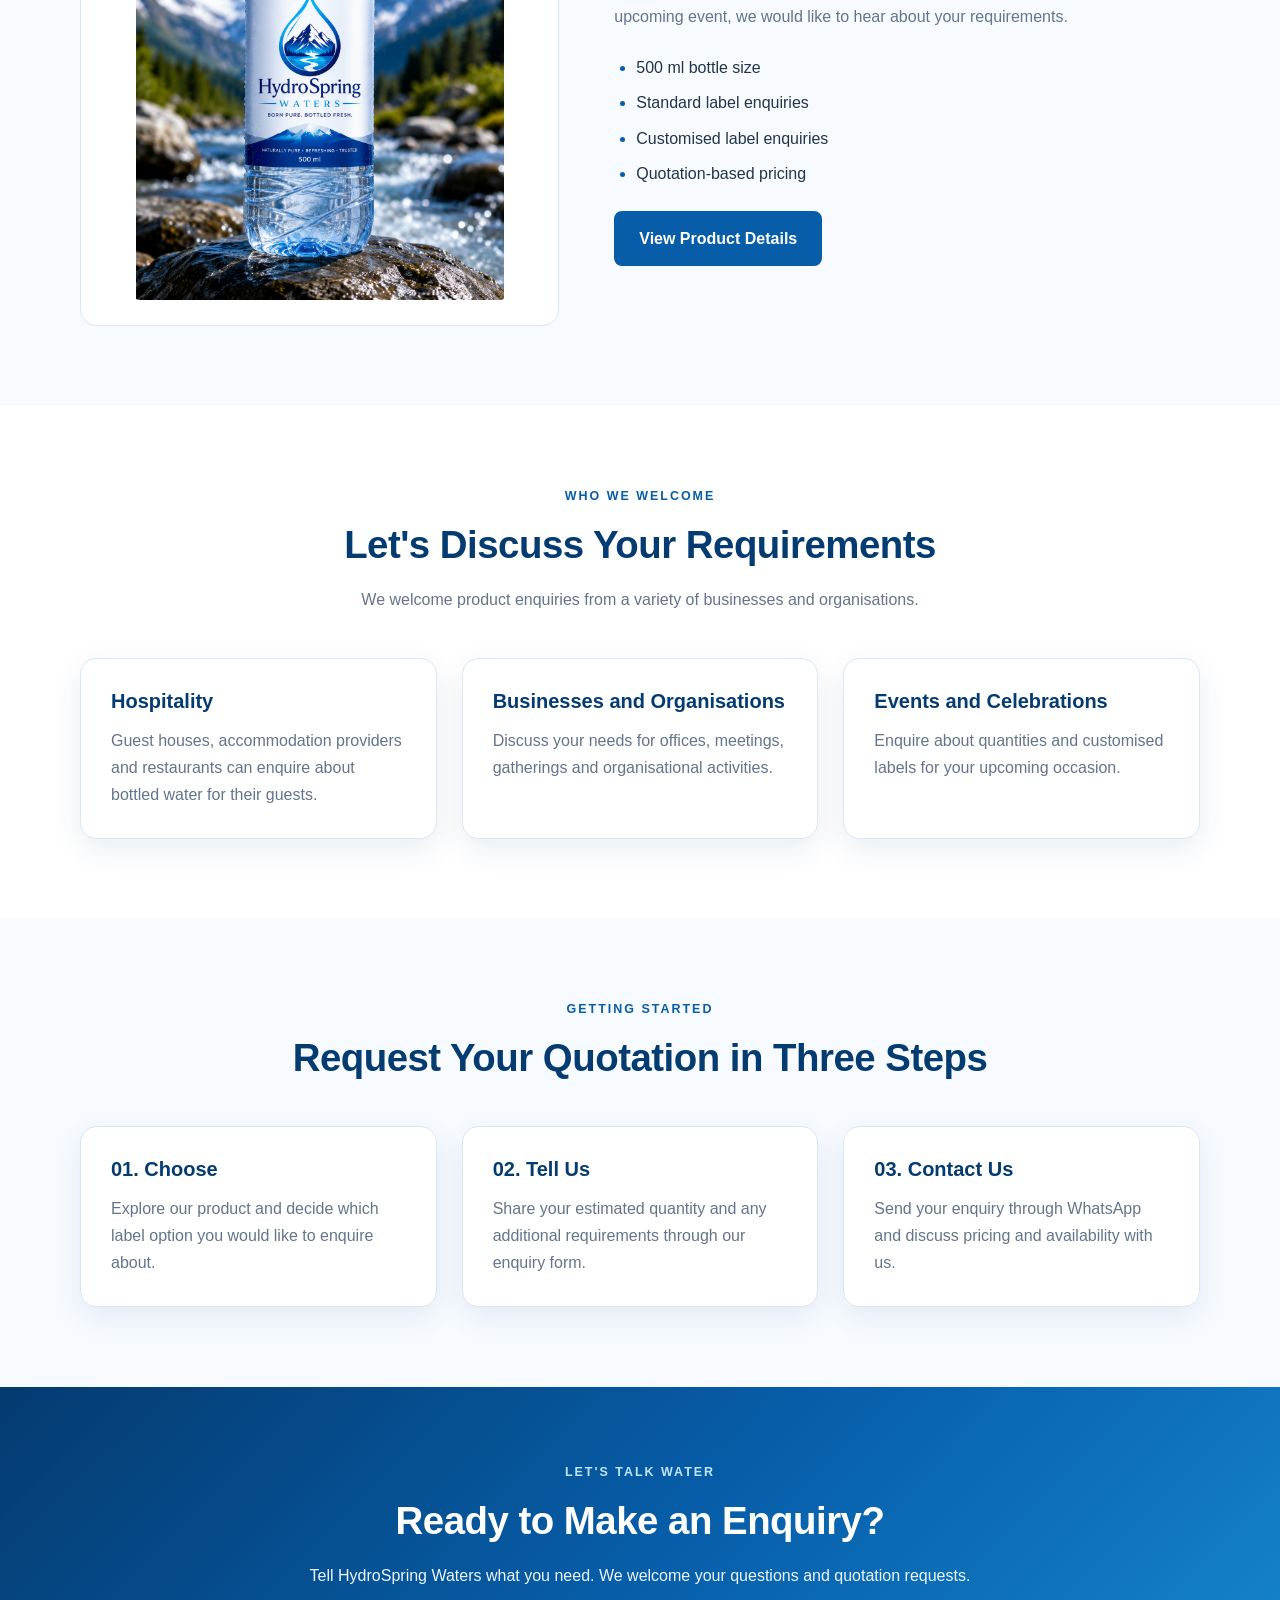
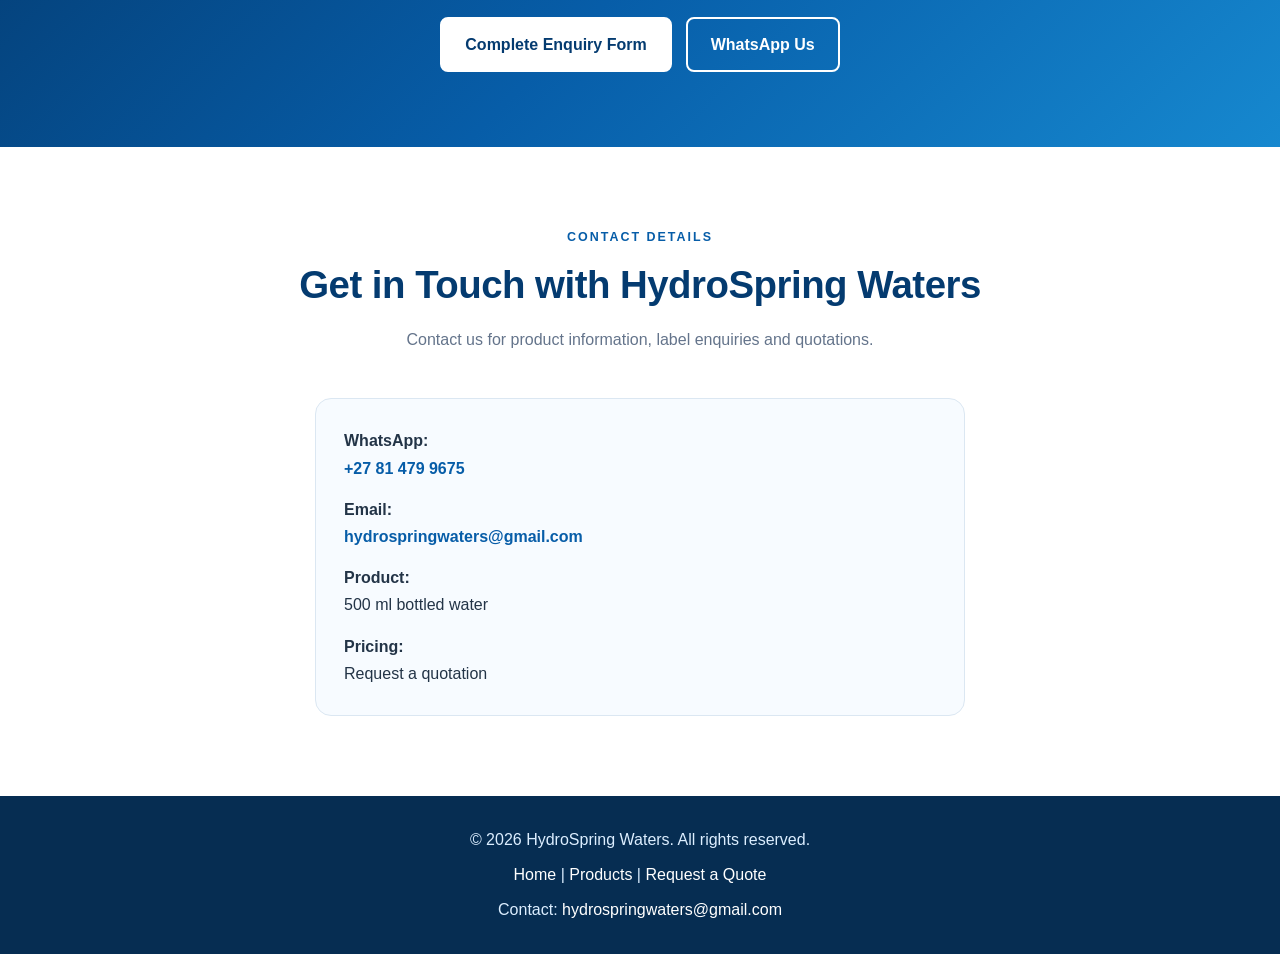
==== commit e9762d88: "Update index.html" ====
--- a/index.html
+++ b/index.html
@@ -5,150 +5,370 @@
   <meta charset="UTF-8">
   <meta name="viewport" content="width=device-width, initial-scale=1.0">
 
-  <title>HydroSpring Waters | Refreshment You Can Trust</title>
-  <meta name="description" content="Discover HydroSpring Waters 500 ml bottled water with standard and customised label options. Contact us for quotations and bulk orders.">
+  <title>HydroSpring Waters | Bottled Water Solutions</title>
+
+  <meta name="description"
+    content="Discover HydroSpring Waters 500 ml bottled water. Enquire about standard and customised labels for businesses, organisations and events.">
+
+  <meta name="theme-color" content="#075da8">
 
   <link rel="stylesheet" href="style.css">
+
+  <link rel="canonical"
+    href="https://u17146985-spec.github.io/HydroSpring-Waters/">
 </head>
 
 <body>
+
+  <!-- HEADER -->
   <header class="site-header">
-    <a class="brand" href="index.html">
-      HydroSpring <span>Waters</span>
-    </a>
-
-    <nav class="navigation">
-      <a href="index.html">Home</a>
-      <a href="products.html">Products</a>
-      <a href="#about">About Us</a>
-      <a href="#contact">Contact</a>
-    </nav>
+    <div class="container nav-container">
+
+      <a class="brand" href="index.html">
+        HydroSpring Waters
+      </a>
+
+      <nav class="main-nav" aria-label="Main navigation">
+        <a href="index.html" aria-current="page">Home</a>
+        <a href="products.html">Products</a>
+        <a href="enquiry.html">Request a Quote</a>
+      </nav>
+
+    </div>
   </header>
 
   <main>
+
+    <!-- HERO -->
     <section class="hero">
-      <div class="hero-content">
-        <p class="eyebrow">WELCOME TO HYDROSPRING WATERS</p>
-
-        <h1>Refreshment for Every Occasion</h1>
+      <div class="container hero-content">
+
+        <div class="hero-text">
+          <p class="eyebrow">WELCOME TO HYDROSPRING WATERS</p>
+
+          <h1>Refreshment for Every Occasion</h1>
+
+          <p>
+            Discover HydroSpring Waters 500 ml bottled water
+            for businesses, guest houses, restaurants,
+            organisations and special events.
+          </p>
+
+          <p>
+            Looking for standard or customised labels?
+            Tell us what you need and request a quotation.
+          </p>
+
+          <div class="hero-actions">
+            <a class="btn btn-primary" href="products.html">
+              Explore Our Products
+            </a>
+
+            <a class="btn btn-secondary" href="enquiry.html">
+              Request a Quotation
+            </a>
+          </div>
+        </div>
+
+        <div class="hero-image">
+          <img
+            src="hydrospring-500ml.jpg.png"
+            alt="HydroSpring Waters 500 ml bottled water"
+            fetchpriority="high">
+        </div>
+
+      </div>
+    </section>
+
+    <!-- INTRODUCTION -->
+    <section class="section">
+      <div class="container">
+
+        <div class="section-heading">
+          <p class="eyebrow">ABOUT OUR BUSINESS</p>
+
+          <h2>Your Bottled-Water Enquiry Starts Here</h2>
+
+          <p>
+            At HydroSpring Waters, we welcome enquiries from
+            customers looking for bottled water for their businesses,
+            organisations and events. Contact us to discuss
+            your quantity requirements, label preferences and pricing.
+          </p>
+        </div>
+
+        <div class="features-grid">
+
+          <article class="card">
+            <h3>500 ml Bottled Water</h3>
+
+            <p>
+              Explore our 500 ml bottled-water option and enquire
+              about availability for your needs.
+            </p>
+          </article>
+
+          <article class="card">
+            <h3>Customised Labels</h3>
+
+            <p>
+              Ask about personalised label options for your business,
+              organisation or special occasion.
+            </p>
+          </article>
+
+          <article class="card">
+            <h3>Personalised Quotations</h3>
+
+            <p>
+              Share your estimated quantity and requirements
+              so we can discuss appropriate pricing with you.
+            </p>
+          </article>
+
+        </div>
+      </div>
+    </section>
+
+    <!-- FEATURED PRODUCT -->
+    <section class="section section-light">
+      <div class="container product-highlight">
+
+        <div class="product-highlight-image">
+          <img
+            src="hydrospring-500ml.jpg.png"
+            alt="HydroSpring Waters bottled water product"
+            loading="lazy">
+        </div>
+
+        <div class="product-highlight-text">
+          <p class="eyebrow">FEATURED PRODUCT</p>
+
+          <h2>HydroSpring Waters 500 ml</h2>
+
+          <p>
+            Whether you are enquiring for your business,
+            hospitality establishment or upcoming event,
+            we would like to hear about your requirements.
+          </p>
+
+          <ul>
+            <li>500 ml bottle size</li>
+            <li>Standard label enquiries</li>
+            <li>Customised label enquiries</li>
+            <li>Quotation-based pricing</li>
+          </ul>
+
+          <a class="btn btn-primary" href="products.html">
+            View Product Details
+          </a>
+        </div>
+
+      </div>
+    </section>
+
+    <!-- CUSTOMER TYPES -->
+    <section class="section">
+      <div class="container">
+
+        <div class="section-heading">
+          <p class="eyebrow">WHO WE WELCOME</p>
+
+          <h2>Let's Discuss Your Requirements</h2>
+
+          <p>
+            We welcome product enquiries from a variety
+            of businesses and organisations.
+          </p>
+        </div>
+
+        <div class="features-grid">
+
+          <article class="card">
+            <h3>Hospitality</h3>
+
+            <p>
+              Guest houses, accommodation providers and restaurants
+              can enquire about bottled water for their guests.
+            </p>
+          </article>
+
+          <article class="card">
+            <h3>Businesses and Organisations</h3>
+
+            <p>
+              Discuss your needs for offices, meetings,
+              gatherings and organisational activities.
+            </p>
+          </article>
+
+          <article class="card">
+            <h3>Events and Celebrations</h3>
+
+            <p>
+              Enquire about quantities and customised labels
+              for your upcoming occasion.
+            </p>
+          </article>
+
+        </div>
+      </div>
+    </section>
+
+    <!-- HOW IT WORKS -->
+    <section class="section section-light">
+      <div class="container">
+
+        <div class="section-heading">
+          <p class="eyebrow">GETTING STARTED</p>
+
+          <h2>Request Your Quotation in Three Steps</h2>
+        </div>
+
+        <div class="features-grid">
+
+          <article class="card">
+            <h3>01. Choose</h3>
+
+            <p>
+              Explore our product and decide which label option
+              you would like to enquire about.
+            </p>
+          </article>
+
+          <article class="card">
+            <h3>02. Tell Us</h3>
+
+            <p>
+              Share your estimated quantity and any additional
+              requirements through our enquiry form.
+            </p>
+          </article>
+
+          <article class="card">
+            <h3>03. Contact Us</h3>
+
+            <p>
+              Send your enquiry through WhatsApp and discuss
+              pricing and availability with us.
+            </p>
+          </article>
+
+        </div>
+      </div>
+    </section>
+
+    <!-- CALL TO ACTION -->
+    <section class="cta-section">
+      <div class="container cta-content">
+
+        <p class="eyebrow">LET'S TALK WATER</p>
+
+        <h2>Ready to Make an Enquiry?</h2>
 
         <p>
-          Discover our 500 ml bottled water, with standard and
-          customised label options for businesses, churches,
-          events and everyday needs.
+          Tell HydroSpring Waters what you need.
+          We welcome your questions and quotation requests.
         </p>
 
-        <div class="button-group">
-          <a class="button button-light" href="products.html">
-            Explore Our Products
+        <div class="hero-actions">
+
+          <a class="btn btn-primary" href="enquiry.html">
+            Complete Enquiry Form
           </a>
 
-          <a class="button button-outline"
-             href="https://wa.me/27814799675?text=Hello%20HydroSpring%20Waters%2C%20I%20would%20like%20to%20request%20a%20quotation.">
-            Request a Quotation
-          </a>
-        </div>
-      </div>
-    </section>
-
-    <section class="section" id="about">
-      <div class="section-heading">
-        <p class="eyebrow blue-text">ABOUT OUR BUSINESS</p>
-        <h2>Meet HydroSpring Waters</h2>
-
-        <p>
-          We offer bottled-water options for customers looking
-          for convenient refreshment and personalised branding.
-          Contact us to discuss your requirements.
-        </p>
-      </div>
-
-      <div class="feature-grid">
-        <article class="feature-card">
-          <div class="feature-icon">💧</div>
-          <h3>500 ml Bottled Water</h3>
-          <p>
-            A convenient bottle size for meetings, hospitality,
-            gatherings and special occasions.
-          </p>
-        </article>
-
-        <article class="feature-card">
-          <div class="feature-icon">🏷️</div>
-          <h3>Customised Labels</h3>
-          <p>
-            Ask about personalised bottle labels for your
-            business, church or event.
-          </p>
-        </article>
-
-        <article class="feature-card">
-          <div class="feature-icon">📦</div>
-          <h3>Bulk Enquiries</h3>
-          <p>
-            Tell us your required quantity and delivery area
-            so we can prepare a suitable quotation.
-          </p>
-        </article>
-      </div>
-    </section>
-
-    <section class="section product-preview">
-      <div class="section-heading">
-        <p class="eyebrow blue-text">OUR PRODUCT</p>
-        <h2>Discover Our 500 ml Bottles</h2>
-
-        <p>
-          Choose standard HydroSpring branding or enquire
-          about customised labels for your occasion.
-        </p>
-
-        <a class="button" href="products.html">
-          View Products
-        </a>
-      </div>
-    </section>
-
-    <section class="contact-section" id="contact">
-      <div class="section-heading">
-        <p class="eyebrow">LET'S TALK</p>
-        <h2>Request Your Quotation</h2>
-
-        <p>
-          Contact us with your preferred label, quantity
-          and delivery location.
-        </p>
-
-        <div class="button-group centered">
-          <a class="button button-light"
-             href="https://wa.me/27814799675?text=Hello%20HydroSpring%20Waters%2C%20please%20help%20me%20with%20a%20quotation.">
+          <a
+            class="btn btn-secondary"
+            href="https://wa.me/27814799675?text=Hello%20HydroSpring%20Waters%2C%20I%20would%20like%20to%20enquire%20about%20your%20500%20ml%20bottled%20water."
+            target="_blank"
+            rel="noopener noreferrer">
             WhatsApp Us
           </a>
 
-          <a class="button button-outline"
-             href="mailto:hydrospringwaters@gmail.com">
-            Email Us
-          </a>
-        </div>
-
-        <p class="contact-detail">
-          WhatsApp: +27 814 799 675
-        </p>
-
-        <p class="contact-detail">
-          Email: hydrospringwaters@gmail.com
-        </p>
-      </div>
-    </section>
+        </div>
+
+      </div>
+    </section>
+
+    <!-- CONTACT -->
+    <section class="section">
+      <div class="container contact-section">
+
+        <div class="section-heading">
+          <p class="eyebrow">CONTACT DETAILS</p>
+
+          <h2>Get in Touch with HydroSpring Waters</h2>
+
+          <p>
+            Contact us for product information,
+            label enquiries and quotations.
+          </p>
+        </div>
+
+        <div class="contact-details">
+
+          <p>
+            <strong>WhatsApp:</strong><br>
+            <a
+              href="https://wa.me/27814799675"
+              target="_blank"
+              rel="noopener noreferrer">
+              +27 81 479 9675
+            </a>
+          </p>
+
+          <p>
+            <strong>Email:</strong><br>
+            <a href="mailto:hydrospringwaters@gmail.com">
+              hydrospringwaters@gmail.com
+            </a>
+          </p>
+
+          <p>
+            <strong>Product:</strong><br>
+            500 ml bottled water
+          </p>
+
+          <p>
+            <strong>Pricing:</strong><br>
+            Request a quotation
+          </p>
+
+        </div>
+      </div>
+    </section>
+
   </main>
 
+  <!-- FOOTER -->
   <footer class="site-footer">
-    <a class="brand footer-brand" href="index.html">
-      HydroSpring <span>Waters</span>
-    </a>
-
-    <p>Thank you for considering HydroSpring Waters.</p>
-    <p>&copy; 2026 HydroSpring Waters. All rights reserved.</p>
+    <div class="container">
+
+      <p>
+        &copy; <span id="year"></span>
+        HydroSpring Waters. All rights reserved.
+      </p>
+
+      <p>
+        <a href="index.html">Home</a> |
+        <a href="products.html">Products</a> |
+        <a href="enquiry.html">Request a Quote</a>
+      </p>
+
+      <p>
+        Contact:
+        <a href="mailto:hydrospringwaters@gmail.com">
+          hydrospringwaters@gmail.com
+        </a>
+      </p>
+
+    </div>
   </footer>
+
+  <script>
+    document.getElementById("year").textContent =
+      new Date().getFullYear();
+  </script>
+
 </body>
 </html>
--- a/style.css
+++ b/style.css
@@ -0,0 +1,2286 @@
+
+/* =========================================
+   HYDROSPRING WATERS
+   Main Website Stylesheet
+   Colours: Blue, White and Light Blue
+========================================= */
+
+/* 1. COLOURS AND GLOBAL SETTINGS */
+
+:root {
+  --primary: #075da8;
+  --primary-dark: #043b70;
+  --primary-light: #eaf5ff;
+  --accent: #39a9e8;
+  --white: #ffffff;
+  --background: #f7fbff;
+  --text: #233447;
+  --muted: #64748b;
+  --border: #dbe7f2;
+  --shadow: 0 10px 30px rgba(7, 61, 112, 0.09);
+  --radius: 16px;
+}
+
+* {
+  box-sizing: border-box;
+}
+
+html {
+  scroll-behavior: smooth;
+  scroll-padding-top: 90px;
+}
+
+body {
+  margin: 0;
+  font-family: Arial, Helvetica, sans-serif;
+  font-size: 16px;
+  line-height: 1.7;
+  color: var(--text);
+  background: var(--white);
+}
+
+img {
+  display: block;
+  max-width: 100%;
+  height: auto;
+}
+
+a {
+  color: var(--primary);
+  text-decoration: none;
+  transition: color 0.2s ease;
+}
+
+a:hover {
+  color: var(--primary-dark);
+}
+
+button,
+input,
+select,
+textarea {
+  font: inherit;
+}
+
+button,
+.btn {
+  -webkit-tap-highlight-color: transparent;
+}
+
+h1,
+h2,
+h3,
+h4 {
+  margin-top: 0;
+  line-height: 1.2;
+  color: var(--primary-dark);
+}
+
+h1 {
+  font-size: clamp(2.2rem, 5vw, 3.8rem);
+  letter-spacing: -1.2px;
+}
+
+h2 {
+  font-size: clamp(1.7rem, 3vw, 2.5rem);
+  letter-spacing: -0.5px;
+}
+
+h3 {
+  font-size: 1.25rem;
+}
+
+p {
+  margin-top: 0;
+}
+
+ul {
+  padding-left: 22px;
+}
+
+li {
+  margin-bottom: 8px;
+}
+
+/* 2. REUSABLE CONTAINER */
+
+.container {
+  width: min(1120px, 92%);
+  margin-left: auto;
+  margin-right: auto;
+}
+
+/* 3. HEADER AND NAVIGATION */
+
+.site-header {
+  position: sticky;
+  top: 0;
+  z-index: 100;
+  background: rgba(255, 255, 255, 0.97);
+  border-bottom: 1px solid var(--border);
+  box-shadow: 0 3px 15px rgba(7, 61, 112, 0.04);
+}
+
+.nav-container {
+  min-height: 76px;
+  display: flex;
+  align-items: center;
+  justify-content: space-between;
+  gap: 24px;
+}
+
+.brand {
+  color: var(--primary-dark);
+  font-size: 1.35rem;
+  font-weight: 800;
+  letter-spacing: -0.5px;
+  white-space: nowrap;
+}
+
+.brand:hover {
+  color: var(--primary);
+}
+
+.main-nav {
+  display: flex;
+  align-items: center;
+  justify-content: flex-end;
+  flex-wrap: wrap;
+  gap: 24px;
+}
+
+.main-nav a {
+  color: var(--text);
+  font-size: 0.95rem;
+  font-weight: 600;
+  padding: 8px 0;
+  border-bottom: 2px solid transparent;
+}
+
+.main-nav a:hover,
+.main-nav a[aria-current="page"] {
+  color: var(--primary);
+  border-bottom-color: var(--accent);
+}
+
+/* 4. HERO SECTION */
+
+.hero {
+  position: relative;
+  overflow: hidden;
+  padding: 85px 0;
+  background:
+    radial-gradient(
+      circle at 85% 15%,
+      rgba(57, 169, 232, 0.18),
+      transparent 35%
+    ),
+    linear-gradient(135deg, #f5fbff, #e5f3ff);
+}
+
+.hero-content {
+  display: grid;
+  grid-template-columns: 1.1fr 0.9fr;
+  align-items: center;
+  gap: 55px;
+}
+
+.hero-text {
+  max-width: 650px;
+}
+
+.hero-text h1 {
+  margin-bottom: 24px;
+}
+
+.hero-text > p:not(.eyebrow) {
+  max-width: 600px;
+  color: var(--muted);
+  font-size: 1.08rem;
+}
+
+.hero-image {
+  display: flex;
+  justify-content: center;
+  align-items: center;
+  min-width: 0;
+}
+
+.hero-image img {
+  width: 100%;
+  max-width: 430px;
+  max-height: 520px;
+  object-fit: contain;
+  border-radius: var(--radius);
+}
+
+.eyebrow {
+  margin-bottom: 14px;
+  color: var(--primary);
+  font-size: 0.78rem;
+  font-weight: 800;
+  letter-spacing: 2px;
+  text-transform: uppercase;
+}
+
+/* 5. BUTTONS */
+
+.hero-actions {
+  display: flex;
+  align-items: center;
+  flex-wrap: wrap;
+  gap: 14px;
+  margin-top: 28px;
+}
+
+.btn {
+  display: inline-flex;
+  align-items: center;
+  justify-content: center;
+  min-height: 48px;
+  padding: 12px 23px;
+  border: 2px solid transparent;
+  border-radius: 8px;
+  font-weight: 700;
+  text-align: center;
+  cursor: pointer;
+  transition:
+    background 0.2s ease,
+    color 0.2s ease,
+    transform 0.2s ease,
+    box-shadow 0.2s ease;
+}
+
+.btn:hover {
+  transform: translateY(-2px);
+  box-shadow: 0 7px 18px rgba(7, 61, 112, 0.15);
+}
+
+.btn-primary {
+  color: var(--white);
+  background: var(--primary);
+  border-color: var(--primary);
+}
+
+.btn-primary:hover {
+  color: var(--white);
+  background: var(--primary-dark);
+  border-color: var(--primary-dark);
+}
+
+.btn-secondary {
+  color: var(--primary);
+  background: var(--white);
+  border-color: var(--primary);
+}
+
+.btn-secondary:hover {
+  color: var(--white);
+  background: var(--primary);
+}
+
+button:focus-visible,
+.btn:focus-visible,
+a:focus-visible,
+input:focus-visible,
+select:focus-visible,
+textarea:focus-visible {
+  outline: 3px solid var(--accent);
+  outline-offset: 3px;
+}
+
+/* 6. SECTIONS */
+
+.section {
+  padding: 80px 0;
+}
+
+.section-light {
+  background: var(--background);
+}
+
+.section-heading {
+  max-width: 760px;
+  margin: 0 auto 45px;
+  text-align: center;
+}
+
+.section-heading h1,
+.section-heading h2 {
+  margin-bottom: 18px;
+}
+
+.section-heading p:not(.eyebrow) {
+  color: var(--muted);
+}
+
+/* 7. FEATURE CARDS */
+
+.features-grid {
+  display: grid;
+  grid-template-columns: repeat(3, minmax(0, 1fr));
+  gap: 25px;
+}
+
+.card {
+  padding: 30px;
+  background: var(--white);
+  border: 1px solid var(--border);
+  border-radius: var(--radius);
+  box-shadow: var(--shadow);
+  min-width: 0;
+}
+
+.card h2,
+.card h3 {
+  margin-bottom: 14px;
+}
+
+.card p {
+  margin-bottom: 0;
+  color: var(--muted);
+}
+
+.text-link {
+  display: inline-block;
+  margin-top: 18px;
+  font-weight: 700;
+}
+
+.text-link:hover {
+  text-decoration: underline;
+}
+
+/* 8. PRODUCT HIGHLIGHT */
+
+.product-highlight {
+  display: grid;
+  grid-template-columns: 0.9fr 1.1fr;
+  align-items: center;
+  gap: 55px;
+}
+
+.product-highlight-image {
+  display: flex;
+  justify-content: center;
+  align-items: center;
+  min-width: 0;
+  min-height: 320px;
+  padding: 25px;
+  background: var(--white);
+  border: 1px solid var(--border);
+  border-radius: var(--radius);
+}
+
+.product-highlight-image img {
+  width: 100%;
+  max-width: 380px;
+  max-height: 460px;
+  object-fit: contain;
+  border-radius: 10px;
+}
+
+.product-highlight-text h2 {
+  margin-bottom: 20px;
+}
+
+.product-highlight-text p {
+  color: var(--muted);
+}
+
+.product-highlight-text ul {
+  margin: 24px 0;
+  color: var(--text);
+}
+
+.product-highlight-text li::marker {
+  color: var(--primary);
+}
+
+/* 9. CALL-TO-ACTION SECTION */
+
+.cta-section {
+  padding: 75px 0;
+  color: var(--white);
+  text-align: center;
+  background: linear-gradient(
+    135deg,
+    var(--primary-dark),
+    var(--primary),
+    #1688cf
+  );
+}
+
+.cta-content {
+  max-width: 820px;
+}
+
+.cta-section h2 {
+  color: var(--white);
+  margin-bottom: 18px;
+}
+
+.cta-section p:not(.eyebrow) {
+  color: #edf7ff;
+}
+
+.cta-section .eyebrow {
+  color: #bfe8ff;
+}
+
+.cta-section .hero-actions {
+  justify-content: center;
+}
+
+.cta-section .btn-primary {
+  color: var(--primary-dark);
+  background: var(--white);
+  border-color: var(--white);
+}
+
+.cta-section .btn-primary:hover {
+  background: var(--primary-light);
+  border-color: var(--primary-light);
+}
+
+.cta-section .btn-secondary {
+  color: var(--white);
+  background: transparent;
+  border-color: var(--white);
+}
+
+.cta-section .btn-secondary:hover {
+  color: var(--primary-dark);
+  background: var(--white);
+}
+
+/* 10. CONTACT SECTION */
+
+.contact-section {
+  max-width: 900px;
+}
+
+.contact-details {
+  max-width: 650px;
+  margin: 0 auto;
+  padding: 28px;
+  background: var(--background);
+  border: 1px solid var(--border);
+  border-radius: var(--radius);
+}
+
+.contact-details p {
+  overflow-wrap: anywhere;
+  margin-bottom: 14px;
+}
+
+.contact-details p:last-child {
+  margin-bottom: 0;
+}
+
+.contact-details a {
+  font-weight: 600;
+}
+
+/* 11. ENQUIRY FORM */
+
+.enquiry-layout {
+  display: grid;
+  grid-template-columns: 1.2fr 0.8fr;
+  align-items: start;
+  gap: 30px;
+}
+
+.enquiry-layout .card {
+  padding: 32px;
+}
+
+.form-group {
+  margin-bottom: 22px;
+}
+
+.form-group label {
+  display: block;
+  margin-bottom: 8px;
+  color: var(--primary-dark);
+  font-weight: 700;
+}
+
+.form-group input,
+.form-group select,
+.form-group textarea {
+  display: block;
+  width: 100%;
+  min-height: 48px;
+  padding: 12px 14px;
+  color: var(--text);
+  background: var(--white);
+  border: 1px solid #cbd8e5;
+  border-radius: 8px;
+}
+
+.form-group textarea {
+  min-height: 130px;
+  resize: vertical;
+}
+
+.form-group input::placeholder,
+.form-group textarea::placeholder {
+  color: #8593a3;
+}
+
+.form-group input:focus,
+.form-group select:focus,
+.form-group textarea:focus {
+  border-color: var(--primary);
+  outline: 3px solid rgba(57, 169, 232, 0.17);
+}
+
+.enquiry-layout form .btn {
+  width: 100%;
+}
+
+.form-note {
+  margin-top: 14px;
+  color: var(--muted);
+  font-size: 0.9rem;
+}
+
+#formStatus {
+  margin-top: 12px;
+  overflow-wrap: anywhere;
+}
+
+/* 12. CONTACT CARD */
+
+.contact-card {
+  background: var(--primary-light);
+  border-color: #cde6fa;
+}
+
+.contact-card h2 {
+  margin-bottom: 18px;
+}
+
+.contact-card p {
+  margin-bottom: 18px;
+}
+
+.contact-card .btn {
+  margin: 10px 0 20px;
+}
+
+/* 13. FOOTER */
+
+.site-footer {
+  padding: 30px 0;
+  color: #dceeff;
+  background: #062d52;
+  text-align: center;
+}
+
+.site-footer p {
+  margin-bottom: 8px;
+}
+
+.site-footer p:last-child {
+  margin-bottom: 0;
+}
+
+.site-footer a {
+  color: var(--white);
+}
+
+.site-footer a:hover {
+  color: #8bd6ff;
+  text-decoration: underline;
+}
+
+/* 14. TABLETS */
+
+@media (max-width: 900px) {
+  .hero {
+    padding: 65px 0;
+  }
+
+  .hero-content {
+    gap: 30px;
+  }
+
+  .product-highlight {
+    gap: 30px;
+  }
+
+  .features-grid {
+    gap: 18px;
+  }
+
+  .card {
+    padding: 24px;
+  }
+
+  .enquiry-layout {
+    grid-template-columns: 1fr;
+  }
+}
+
+/* 15. MOBILE PHONES */
+
+@media (max-width: 650px) {
+  body {
+    font-size: 15px;
+  }
+
+  .container {
+    width: 90%;
+  }
+
+  .nav-container {
+    min-height: auto;
+    padding-top: 16px;
+    padding-bottom: 14px;
+    flex-direction: column;
+    gap: 10px;
+  }
+
+  .brand {
+    font-size: 1.3rem;
+  }
+
+  .main-nav {
+    width: 100%;
+    justify-content: center;
+    gap: 8px 18px;
+  }
+
+  .main-nav a {
+    font-size: 0.9rem;
+  }
+
+  .hero {
+    padding: 48px 0;
+  }
+
+  .hero-content {
+    grid-template-columns: 1fr;
+    text-align: center;
+    gap: 32px;
+  }
+
+  .hero-text {
+    margin: 0 auto;
+  }
+
+  .hero-text h1 {
+    font-size: clamp(2rem, 9vw, 2.8rem);
+  }
+
+  .hero-text > p:not(.eyebrow) {
+    font-size: 1rem;
+  }
+
+  .hero-actions {
+    justify-content: center;
+  }
+
+  .hero-actions .btn {
+    width: 100%;
+  }
+
+  .hero-image img {
+    max-width: 300px;
+    max-height: 380px;
+  }
+
+  .section {
+    padding: 55px 0;
+  }
+
+  .section-heading {
+    margin-bottom: 30px;
+  }
+
+  .features-grid {
+    grid-template-columns: 1fr;
+    gap: 18px;
+  }
+
+  .card {
+    padding: 24px;
+  }
+
+  .product-highlight {
+    grid-template-columns: 1fr;
+    gap: 30px;
+  }
+
+  .product-highlight-image {
+    min-height: 240px;
+    padding: 18px;
+  }
+
+  .product-highlight-image img {
+    max-height: 350px;
+  }
+
+  .product-highlight-text {
+    text-align: left;
+  }
+
+  .cta-section {
+    padding: 55px 0;
+  }
+
+  .contact-details {
+    padding: 22px;
+  }
+
+  .enquiry-layout .card {
+    padding: 23px;
+  }
+
+  .site-footer {
+    padding: 25px 0;
+    font-size: 0.9rem;
+  }
+}
+
+/* 16. REDUCED MOTION ACCESSIBILITY */
+
+@media (prefers-reduced-motion: reduce) {
+  html {
+    scroll-behavior: auto;
+  }
+
+  *,
+  *::before,
+  *::after {
+    transition-duration: 0.01ms !important;
+    animation-duration: 0.01ms !important;
+    animation-iteration-count: 1 !important;
+  }
+}
+``````css
+/* =========================================
+   HYDROSPRING WATERS
+   Main Website Stylesheet
+   Colours: Blue, White and Light Blue
+========================================= */
+
+/* 1. COLOURS AND GLOBAL SETTINGS */
+
+:root {
+  --primary: #075da8;
+  --primary-dark: #043b70;
+  --primary-light: #eaf5ff;
+  --accent: #39a9e8;
+  --white: #ffffff;
+  --background: #f7fbff;
+  --text: #233447;
+  --muted: #64748b;
+  --border: #dbe7f2;
+  --shadow: 0 10px 30px rgba(7, 61, 112, 0.09);
+  --radius: 16px;
+}
+
+* {
+  box-sizing: border-box;
+}
+
+html {
+  scroll-behavior: smooth;
+  scroll-padding-top: 90px;
+}
+
+body {
+  margin: 0;
+  font-family: Arial, Helvetica, sans-serif;
+  font-size: 16px;
+  line-height: 1.7;
+  color: var(--text);
+  background: var(--white);
+}
+
+img {
+  display: block;
+  max-width: 100%;
+  height: auto;
+}
+
+a {
+  color: var(--primary);
+  text-decoration: none;
+  transition: color 0.2s ease;
+}
+
+a:hover {
+  color: var(--primary-dark);
+}
+
+button,
+input,
+select,
+textarea {
+  font: inherit;
+}
+
+button,
+.btn {
+  -webkit-tap-highlight-color: transparent;
+}
+
+h1,
+h2,
+h3,
+h4 {
+  margin-top: 0;
+  line-height: 1.2;
+  color: var(--primary-dark);
+}
+
+h1 {
+  font-size: clamp(2.2rem, 5vw, 3.8rem);
+  letter-spacing: -1.2px;
+}
+
+h2 {
+  font-size: clamp(1.7rem, 3vw, 2.5rem);
+  letter-spacing: -0.5px;
+}
+
+h3 {
+  font-size: 1.25rem;
+}
+
+p {
+  margin-top: 0;
+}
+
+ul {
+  padding-left: 22px;
+}
+
+li {
+  margin-bottom: 8px;
+}
+
+/* 2. REUSABLE CONTAINER */
+
+.container {
+  width: min(1120px, 92%);
+  margin-left: auto;
+  margin-right: auto;
+}
+
+/* 3. HEADER AND NAVIGATION */
+
+.site-header {
+  position: sticky;
+  top: 0;
+  z-index: 100;
+  background: rgba(255, 255, 255, 0.97);
+  border-bottom: 1px solid var(--border);
+  box-shadow: 0 3px 15px rgba(7, 61, 112, 0.04);
+}
+
+.nav-container {
+  min-height: 76px;
+  display: flex;
+  align-items: center;
+  justify-content: space-between;
+  gap: 24px;
+}
+
+.brand {
+  color: var(--primary-dark);
+  font-size: 1.35rem;
+  font-weight: 800;
+  letter-spacing: -0.5px;
+  white-space: nowrap;
+}
+
+.brand:hover {
+  color: var(--primary);
+}
+
+.main-nav {
+  display: flex;
+  align-items: center;
+  justify-content: flex-end;
+  flex-wrap: wrap;
+  gap: 24px;
+}
+
+.main-nav a {
+  color: var(--text);
+  font-size: 0.95rem;
+  font-weight: 600;
+  padding: 8px 0;
+  border-bottom: 2px solid transparent;
+}
+
+.main-nav a:hover,
+.main-nav a[aria-current="page"] {
+  color: var(--primary);
+  border-bottom-color: var(--accent);
+}
+
+/* 4. HERO SECTION */
+
+.hero {
+  position: relative;
+  overflow: hidden;
+  padding: 85px 0;
+  background:
+    radial-gradient(
+      circle at 85% 15%,
+      rgba(57, 169, 232, 0.18),
+      transparent 35%
+    ),
+    linear-gradient(135deg, #f5fbff, #e5f3ff);
+}
+
+.hero-content {
+  display: grid;
+  grid-template-columns: 1.1fr 0.9fr;
+  align-items: center;
+  gap: 55px;
+}
+
+.hero-text {
+  max-width: 650px;
+}
+
+.hero-text h1 {
+  margin-bottom: 24px;
+}
+
+.hero-text > p:not(.eyebrow) {
+  max-width: 600px;
+  color: var(--muted);
+  font-size: 1.08rem;
+}
+
+.hero-image {
+  display: flex;
+  justify-content: center;
+  align-items: center;
+  min-width: 0;
+}
+
+.hero-image img {
+  width: 100%;
+  max-width: 430px;
+  max-height: 520px;
+  object-fit: contain;
+  border-radius: var(--radius);
+}
+
+.eyebrow {
+  margin-bottom: 14px;
+  color: var(--primary);
+  font-size: 0.78rem;
+  font-weight: 800;
+  letter-spacing: 2px;
+  text-transform: uppercase;
+}
+
+/* 5. BUTTONS */
+
+.hero-actions {
+  display: flex;
+  align-items: center;
+  flex-wrap: wrap;
+  gap: 14px;
+  margin-top: 28px;
+}
+
+.btn {
+  display: inline-flex;
+  align-items: center;
+  justify-content: center;
+  min-height: 48px;
+  padding: 12px 23px;
+  border: 2px solid transparent;
+  border-radius: 8px;
+  font-weight: 700;
+  text-align: center;
+  cursor: pointer;
+  transition:
+    background 0.2s ease,
+    color 0.2s ease,
+    transform 0.2s ease,
+    box-shadow 0.2s ease;
+}
+
+.btn:hover {
+  transform: translateY(-2px);
+  box-shadow: 0 7px 18px rgba(7, 61, 112, 0.15);
+}
+
+.btn-primary {
+  color: var(--white);
+  background: var(--primary);
+  border-color: var(--primary);
+}
+
+.btn-primary:hover {
+  color: var(--white);
+  background: var(--primary-dark);
+  border-color: var(--primary-dark);
+}
+
+.btn-secondary {
+  color: var(--primary);
+  background: var(--white);
+  border-color: var(--primary);
+}
+
+.btn-secondary:hover {
+  color: var(--white);
+  background: var(--primary);
+}
+
+button:focus-visible,
+.btn:focus-visible,
+a:focus-visible,
+input:focus-visible,
+select:focus-visible,
+textarea:focus-visible {
+  outline: 3px solid var(--accent);
+  outline-offset: 3px;
+}
+
+/* 6. SECTIONS */
+
+.section {
+  padding: 80px 0;
+}
+
+.section-light {
+  background: var(--background);
+}
+
+.section-heading {
+  max-width: 760px;
+  margin: 0 auto 45px;
+  text-align: center;
+}
+
+.section-heading h1,
+.section-heading h2 {
+  margin-bottom: 18px;
+}
+
+.section-heading p:not(.eyebrow) {
+  color: var(--muted);
+}
+
+/* 7. FEATURE CARDS */
+
+.features-grid {
+  display: grid;
+  grid-template-columns: repeat(3, minmax(0, 1fr));
+  gap: 25px;
+}
+
+.card {
+  padding: 30px;
+  background: var(--white);
+  border: 1px solid var(--border);
+  border-radius: var(--radius);
+  box-shadow: var(--shadow);
+  min-width: 0;
+}
+
+.card h2,
+.card h3 {
+  margin-bottom: 14px;
+}
+
+.card p {
+  margin-bottom: 0;
+  color: var(--muted);
+}
+
+.text-link {
+  display: inline-block;
+  margin-top: 18px;
+  font-weight: 700;
+}
+
+.text-link:hover {
+  text-decoration: underline;
+}
+
+/* 8. PRODUCT HIGHLIGHT */
+
+.product-highlight {
+  display: grid;
+  grid-template-columns: 0.9fr 1.1fr;
+  align-items: center;
+  gap: 55px;
+}
+
+.product-highlight-image {
+  display: flex;
+  justify-content: center;
+  align-items: center;
+  min-width: 0;
+  min-height: 320px;
+  padding: 25px;
+  background: var(--white);
+  border: 1px solid var(--border);
+  border-radius: var(--radius);
+}
+
+.product-highlight-image img {
+  width: 100%;
+  max-width: 380px;
+  max-height: 460px;
+  object-fit: contain;
+  border-radius: 10px;
+}
+
+.product-highlight-text h2 {
+  margin-bottom: 20px;
+}
+
+.product-highlight-text p {
+  color: var(--muted);
+}
+
+.product-highlight-text ul {
+  margin: 24px 0;
+  color: var(--text);
+}
+
+.product-highlight-text li::marker {
+  color: var(--primary);
+}
+
+/* 9. CALL-TO-ACTION SECTION */
+
+.cta-section {
+  padding: 75px 0;
+  color: var(--white);
+  text-align: center;
+  background: linear-gradient(
+    135deg,
+    var(--primary-dark),
+    var(--primary),
+    #1688cf
+  );
+}
+
+.cta-content {
+  max-width: 820px;
+}
+
+.cta-section h2 {
+  color: var(--white);
+  margin-bottom: 18px;
+}
+
+.cta-section p:not(.eyebrow) {
+  color: #edf7ff;
+}
+
+.cta-section .eyebrow {
+  color: #bfe8ff;
+}
+
+.cta-section .hero-actions {
+  justify-content: center;
+}
+
+.cta-section .btn-primary {
+  color: var(--primary-dark);
+  background: var(--white);
+  border-color: var(--white);
+}
+
+.cta-section .btn-primary:hover {
+  background: var(--primary-light);
+  border-color: var(--primary-light);
+}
+
+.cta-section .btn-secondary {
+  color: var(--white);
+  background: transparent;
+  border-color: var(--white);
+}
+
+.cta-section .btn-secondary:hover {
+  color: var(--primary-dark);
+  background: var(--white);
+}
+
+/* 10. CONTACT SECTION */
+
+.contact-section {
+  max-width: 900px;
+}
+
+.contact-details {
+  max-width: 650px;
+  margin: 0 auto;
+  padding: 28px;
+  background: var(--background);
+  border: 1px solid var(--border);
+  border-radius: var(--radius);
+}
+
+.contact-details p {
+  overflow-wrap: anywhere;
+  margin-bottom: 14px;
+}
+
+.contact-details p:last-child {
+  margin-bottom: 0;
+}
+
+.contact-details a {
+  font-weight: 600;
+}
+
+/* 11. ENQUIRY FORM */
+
+.enquiry-layout {
+  display: grid;
+  grid-template-columns: 1.2fr 0.8fr;
+  align-items: start;
+  gap: 30px;
+}
+
+.enquiry-layout .card {
+  padding: 32px;
+}
+
+.form-group {
+  margin-bottom: 22px;
+}
+
+.form-group label {
+  display: block;
+  margin-bottom: 8px;
+  color: var(--primary-dark);
+  font-weight: 700;
+}
+
+.form-group input,
+.form-group select,
+.form-group textarea {
+  display: block;
+  width: 100%;
+  min-height: 48px;
+  padding: 12px 14px;
+  color: var(--text);
+  background: var(--white);
+  border: 1px solid #cbd8e5;
+  border-radius: 8px;
+}
+
+.form-group textarea {
+  min-height: 130px;
+  resize: vertical;
+}
+
+.form-group input::placeholder,
+.form-group textarea::placeholder {
+  color: #8593a3;
+}
+
+.form-group input:focus,
+.form-group select:focus,
+.form-group textarea:focus {
+  border-color: var(--primary);
+  outline: 3px solid rgba(57, 169, 232, 0.17);
+}
+
+.enquiry-layout form .btn {
+  width: 100%;
+}
+
+.form-note {
+  margin-top: 14px;
+  color: var(--muted);
+  font-size: 0.9rem;
+}
+
+#formStatus {
+  margin-top: 12px;
+  overflow-wrap: anywhere;
+}
+
+/* 12. CONTACT CARD */
+
+.contact-card {
+  background: var(--primary-light);
+  border-color: #cde6fa;
+}
+
+.contact-card h2 {
+  margin-bottom: 18px;
+}
+
+.contact-card p {
+  margin-bottom: 18px;
+}
+
+.contact-card .btn {
+  margin: 10px 0 20px;
+}
+
+/* 13. FOOTER */
+
+.site-footer {
+  padding: 30px 0;
+  color: #dceeff;
+  background: #062d52;
+  text-align: center;
+}
+
+.site-footer p {
+  margin-bottom: 8px;
+}
+
+.site-footer p:last-child {
+  margin-bottom: 0;
+}
+
+.site-footer a {
+  color: var(--white);
+}
+
+.site-footer a:hover {
+  color: #8bd6ff;
+  text-decoration: underline;
+}
+
+/* 14. TABLETS */
+
+@media (max-width: 900px) {
+  .hero {
+    padding: 65px 0;
+  }
+
+  .hero-content {
+    gap: 30px;
+  }
+
+  .product-highlight {
+    gap: 30px;
+  }
+
+  .features-grid {
+    gap: 18px;
+  }
+
+  .card {
+    padding: 24px;
+  }
+
+  .enquiry-layout {
+    grid-template-columns: 1fr;
+  }
+}
+
+/* 15. MOBILE PHONES */
+
+@media (max-width: 650px) {
+  body {
+    font-size: 15px;
+  }
+
+  .container {
+    width: 90%;
+  }
+
+  .nav-container {
+    min-height: auto;
+    padding-top: 16px;
+    padding-bottom: 14px;
+    flex-direction: column;
+    gap: 10px;
+  }
+
+  .brand {
+    font-size: 1.3rem;
+  }
+
+  .main-nav {
+    width: 100%;
+    justify-content: center;
+    gap: 8px 18px;
+  }
+
+  .main-nav a {
+    font-size: 0.9rem;
+  }
+
+  .hero {
+    padding: 48px 0;
+  }
+
+  .hero-content {
+    grid-template-columns: 1fr;
+    text-align: center;
+    gap: 32px;
+  }
+
+  .hero-text {
+    margin: 0 auto;
+  }
+
+  .hero-text h1 {
+    font-size: clamp(2rem, 9vw, 2.8rem);
+  }
+
+  .hero-text > p:not(.eyebrow) {
+    font-size: 1rem;
+  }
+
+  .hero-actions {
+    justify-content: center;
+  }
+
+  .hero-actions .btn {
+    width: 100%;
+  }
+
+  .hero-image img {
+    max-width: 300px;
+    max-height: 380px;
+  }
+
+  .section {
+    padding: 55px 0;
+  }
+
+  .section-heading {
+    margin-bottom: 30px;
+  }
+
+  .features-grid {
+    grid-template-columns: 1fr;
+    gap: 18px;
+  }
+
+  .card {
+    padding: 24px;
+  }
+
+  .product-highlight {
+    grid-template-columns: 1fr;
+    gap: 30px;
+  }
+
+  .product-highlight-image {
+    min-height: 240px;
+    padding: 18px;
+  }
+
+  .product-highlight-image img {
+    max-height: 350px;
+  }
+
+  .product-highlight-text {
+    text-align: left;
+  }
+
+  .cta-section {
+    padding: 55px 0;
+  }
+
+  .contact-details {
+    padding: 22px;
+  }
+
+  .enquiry-layout .card {
+    padding: 23px;
+  }
+
+  .site-footer {
+    padding: 25px 0;
+    font-size: 0.9rem;
+  }
+}
+
+/* 16. REDUCED MOTION ACCESSIBILITY */
+
+@media (prefers-reduced-motion: reduce) {
+  html {
+    scroll-behavior: auto;
+  }
+
+  *,
+  *::before,
+  *::after {
+    transition-duration: 0.01ms !important;
+    animation-duration: 0.01ms !important;
+    animation-iteration-count: 1 !important;
+  }
+}
+``````css
+/* =========================================
+   HYDROSPRING WATERS
+   Main Website Stylesheet
+   Colours: Blue, White and Light Blue
+========================================= */
+
+/* 1. COLOURS AND GLOBAL SETTINGS */
+
+:root {
+  --primary: #075da8;
+  --primary-dark: #043b70;
+  --primary-light: #eaf5ff;
+  --accent: #39a9e8;
+  --white: #ffffff;
+  --background: #f7fbff;
+  --text: #233447;
+  --muted: #64748b;
+  --border: #dbe7f2;
+  --shadow: 0 10px 30px rgba(7, 61, 112, 0.09);
+  --radius: 16px;
+}
+
+* {
+  box-sizing: border-box;
+}
+
+html {
+  scroll-behavior: smooth;
+  scroll-padding-top: 90px;
+}
+
+body {
+  margin: 0;
+  font-family: Arial, Helvetica, sans-serif;
+  font-size: 16px;
+  line-height: 1.7;
+  color: var(--text);
+  background: var(--white);
+}
+
+img {
+  display: block;
+  max-width: 100%;
+  height: auto;
+}
+
+a {
+  color: var(--primary);
+  text-decoration: none;
+  transition: color 0.2s ease;
+}
+
+a:hover {
+  color: var(--primary-dark);
+}
+
+button,
+input,
+select,
+textarea {
+  font: inherit;
+}
+
+button,
+.btn {
+  -webkit-tap-highlight-color: transparent;
+}
+
+h1,
+h2,
+h3,
+h4 {
+  margin-top: 0;
+  line-height: 1.2;
+  color: var(--primary-dark);
+}
+
+h1 {
+  font-size: clamp(2.2rem, 5vw, 3.8rem);
+  letter-spacing: -1.2px;
+}
+
+h2 {
+  font-size: clamp(1.7rem, 3vw, 2.5rem);
+  letter-spacing: -0.5px;
+}
+
+h3 {
+  font-size: 1.25rem;
+}
+
+p {
+  margin-top: 0;
+}
+
+ul {
+  padding-left: 22px;
+}
+
+li {
+  margin-bottom: 8px;
+}
+
+/* 2. REUSABLE CONTAINER */
+
+.container {
+  width: min(1120px, 92%);
+  margin-left: auto;
+  margin-right: auto;
+}
+
+/* 3. HEADER AND NAVIGATION */
+
+.site-header {
+  position: sticky;
+  top: 0;
+  z-index: 100;
+  background: rgba(255, 255, 255, 0.97);
+  border-bottom: 1px solid var(--border);
+  box-shadow: 0 3px 15px rgba(7, 61, 112, 0.04);
+}
+
+.nav-container {
+  min-height: 76px;
+  display: flex;
+  align-items: center;
+  justify-content: space-between;
+  gap: 24px;
+}
+
+.brand {
+  color: var(--primary-dark);
+  font-size: 1.35rem;
+  font-weight: 800;
+  letter-spacing: -0.5px;
+  white-space: nowrap;
+}
+
+.brand:hover {
+  color: var(--primary);
+}
+
+.main-nav {
+  display: flex;
+  align-items: center;
+  justify-content: flex-end;
+  flex-wrap: wrap;
+  gap: 24px;
+}
+
+.main-nav a {
+  color: var(--text);
+  font-size: 0.95rem;
+  font-weight: 600;
+  padding: 8px 0;
+  border-bottom: 2px solid transparent;
+}
+
+.main-nav a:hover,
+.main-nav a[aria-current="page"] {
+  color: var(--primary);
+  border-bottom-color: var(--accent);
+}
+
+/* 4. HERO SECTION */
+
+.hero {
+  position: relative;
+  overflow: hidden;
+  padding: 85px 0;
+  background:
+    radial-gradient(
+      circle at 85% 15%,
+      rgba(57, 169, 232, 0.18),
+      transparent 35%
+    ),
+    linear-gradient(135deg, #f5fbff, #e5f3ff);
+}
+
+.hero-content {
+  display: grid;
+  grid-template-columns: 1.1fr 0.9fr;
+  align-items: center;
+  gap: 55px;
+}
+
+.hero-text {
+  max-width: 650px;
+}
+
+.hero-text h1 {
+  margin-bottom: 24px;
+}
+
+.hero-text > p:not(.eyebrow) {
+  max-width: 600px;
+  color: var(--muted);
+  font-size: 1.08rem;
+}
+
+.hero-image {
+  display: flex;
+  justify-content: center;
+  align-items: center;
+  min-width: 0;
+}
+
+.hero-image img {
+  width: 100%;
+  max-width: 430px;
+  max-height: 520px;
+  object-fit: contain;
+  border-radius: var(--radius);
+}
+
+.eyebrow {
+  margin-bottom: 14px;
+  color: var(--primary);
+  font-size: 0.78rem;
+  font-weight: 800;
+  letter-spacing: 2px;
+  text-transform: uppercase;
+}
+
+/* 5. BUTTONS */
+
+.hero-actions {
+  display: flex;
+  align-items: center;
+  flex-wrap: wrap;
+  gap: 14px;
+  margin-top: 28px;
+}
+
+.btn {
+  display: inline-flex;
+  align-items: center;
+  justify-content: center;
+  min-height: 48px;
+  padding: 12px 23px;
+  border: 2px solid transparent;
+  border-radius: 8px;
+  font-weight: 700;
+  text-align: center;
+  cursor: pointer;
+  transition:
+    background 0.2s ease,
+    color 0.2s ease,
+    transform 0.2s ease,
+    box-shadow 0.2s ease;
+}
+
+.btn:hover {
+  transform: translateY(-2px);
+  box-shadow: 0 7px 18px rgba(7, 61, 112, 0.15);
+}
+
+.btn-primary {
+  color: var(--white);
+  background: var(--primary);
+  border-color: var(--primary);
+}
+
+.btn-primary:hover {
+  color: var(--white);
+  background: var(--primary-dark);
+  border-color: var(--primary-dark);
+}
+
+.btn-secondary {
+  color: var(--primary);
+  background: var(--white);
+  border-color: var(--primary);
+}
+
+.btn-secondary:hover {
+  color: var(--white);
+  background: var(--primary);
+}
+
+button:focus-visible,
+.btn:focus-visible,
+a:focus-visible,
+input:focus-visible,
+select:focus-visible,
+textarea:focus-visible {
+  outline: 3px solid var(--accent);
+  outline-offset: 3px;
+}
+
+/* 6. SECTIONS */
+
+.section {
+  padding: 80px 0;
+}
+
+.section-light {
+  background: var(--background);
+}
+
+.section-heading {
+  max-width: 760px;
+  margin: 0 auto 45px;
+  text-align: center;
+}
+
+.section-heading h1,
+.section-heading h2 {
+  margin-bottom: 18px;
+}
+
+.section-heading p:not(.eyebrow) {
+  color: var(--muted);
+}
+
+/* 7. FEATURE CARDS */
+
+.features-grid {
+  display: grid;
+  grid-template-columns: repeat(3, minmax(0, 1fr));
+  gap: 25px;
+}
+
+.card {
+  padding: 30px;
+  background: var(--white);
+  border: 1px solid var(--border);
+  border-radius: var(--radius);
+  box-shadow: var(--shadow);
+  min-width: 0;
+}
+
+.card h2,
+.card h3 {
+  margin-bottom: 14px;
+}
+
+.card p {
+  margin-bottom: 0;
+  color: var(--muted);
+}
+
+.text-link {
+  display: inline-block;
+  margin-top: 18px;
+  font-weight: 700;
+}
+
+.text-link:hover {
+  text-decoration: underline;
+}
+
+/* 8. PRODUCT HIGHLIGHT */
+
+.product-highlight {
+  display: grid;
+  grid-template-columns: 0.9fr 1.1fr;
+  align-items: center;
+  gap: 55px;
+}
+
+.product-highlight-image {
+  display: flex;
+  justify-content: center;
+  align-items: center;
+  min-width: 0;
+  min-height: 320px;
+  padding: 25px;
+  background: var(--white);
+  border: 1px solid var(--border);
+  border-radius: var(--radius);
+}
+
+.product-highlight-image img {
+  width: 100%;
+  max-width: 380px;
+  max-height: 460px;
+  object-fit: contain;
+  border-radius: 10px;
+}
+
+.product-highlight-text h2 {
+  margin-bottom: 20px;
+}
+
+.product-highlight-text p {
+  color: var(--muted);
+}
+
+.product-highlight-text ul {
+  margin: 24px 0;
+  color: var(--text);
+}
+
+.product-highlight-text li::marker {
+  color: var(--primary);
+}
+
+/* 9. CALL-TO-ACTION SECTION */
+
+.cta-section {
+  padding: 75px 0;
+  color: var(--white);
+  text-align: center;
+  background: linear-gradient(
+    135deg,
+    var(--primary-dark),
+    var(--primary),
+    #1688cf
+  );
+}
+
+.cta-content {
+  max-width: 820px;
+}
+
+.cta-section h2 {
+  color: var(--white);
+  margin-bottom: 18px;
+}
+
+.cta-section p:not(.eyebrow) {
+  color: #edf7ff;
+}
+
+.cta-section .eyebrow {
+  color: #bfe8ff;
+}
+
+.cta-section .hero-actions {
+  justify-content: center;
+}
+
+.cta-section .btn-primary {
+  color: var(--primary-dark);
+  background: var(--white);
+  border-color: var(--white);
+}
+
+.cta-section .btn-primary:hover {
+  background: var(--primary-light);
+  border-color: var(--primary-light);
+}
+
+.cta-section .btn-secondary {
+  color: var(--white);
+  background: transparent;
+  border-color: var(--white);
+}
+
+.cta-section .btn-secondary:hover {
+  color: var(--primary-dark);
+  background: var(--white);
+}
+
+/* 10. CONTACT SECTION */
+
+.contact-section {
+  max-width: 900px;
+}
+
+.contact-details {
+  max-width: 650px;
+  margin: 0 auto;
+  padding: 28px;
+  background: var(--background);
+  border: 1px solid var(--border);
+  border-radius: var(--radius);
+}
+
+.contact-details p {
+  overflow-wrap: anywhere;
+  margin-bottom: 14px;
+}
+
+.contact-details p:last-child {
+  margin-bottom: 0;
+}
+
+.contact-details a {
+  font-weight: 600;
+}
+
+/* 11. ENQUIRY FORM */
+
+.enquiry-layout {
+  display: grid;
+  grid-template-columns: 1.2fr 0.8fr;
+  align-items: start;
+  gap: 30px;
+}
+
+.enquiry-layout .card {
+  padding: 32px;
+}
+
+.form-group {
+  margin-bottom: 22px;
+}
+
+.form-group label {
+  display: block;
+  margin-bottom: 8px;
+  color: var(--primary-dark);
+  font-weight: 700;
+}
+
+.form-group input,
+.form-group select,
+.form-group textarea {
+  display: block;
+  width: 100%;
+  min-height: 48px;
+  padding: 12px 14px;
+  color: var(--text);
+  background: var(--white);
+  border: 1px solid #cbd8e5;
+  border-radius: 8px;
+}
+
+.form-group textarea {
+  min-height: 130px;
+  resize: vertical;
+}
+
+.form-group input::placeholder,
+.form-group textarea::placeholder {
+  color: #8593a3;
+}
+
+.form-group input:focus,
+.form-group select:focus,
+.form-group textarea:focus {
+  border-color: var(--primary);
+  outline: 3px solid rgba(57, 169, 232, 0.17);
+}
+
+.enquiry-layout form .btn {
+  width: 100%;
+}
+
+.form-note {
+  margin-top: 14px;
+  color: var(--muted);
+  font-size: 0.9rem;
+}
+
+#formStatus {
+  margin-top: 12px;
+  overflow-wrap: anywhere;
+}
+
+/* 12. CONTACT CARD */
+
+.contact-card {
+  background: var(--primary-light);
+  border-color: #cde6fa;
+}
+
+.contact-card h2 {
+  margin-bottom: 18px;
+}
+
+.contact-card p {
+  margin-bottom: 18px;
+}
+
+.contact-card .btn {
+  margin: 10px 0 20px;
+}
+
+/* 13. FOOTER */
+
+.site-footer {
+  padding: 30px 0;
+  color: #dceeff;
+  background: #062d52;
+  text-align: center;
+}
+
+.site-footer p {
+  margin-bottom: 8px;
+}
+
+.site-footer p:last-child {
+  margin-bottom: 0;
+}
+
+.site-footer a {
+  color: var(--white);
+}
+
+.site-footer a:hover {
+  color: #8bd6ff;
+  text-decoration: underline;
+}
+
+/* 14. TABLETS */
+
+@media (max-width: 900px) {
+  .hero {
+    padding: 65px 0;
+  }
+
+  .hero-content {
+    gap: 30px;
+  }
+
+  .product-highlight {
+    gap: 30px;
+  }
+
+  .features-grid {
+    gap: 18px;
+  }
+
+  .card {
+    padding: 24px;
+  }
+
+  .enquiry-layout {
+    grid-template-columns: 1fr;
+  }
+}
+
+/* 15. MOBILE PHONES */
+
+@media (max-width: 650px) {
+  body {
+    font-size: 15px;
+  }
+
+  .container {
+    width: 90%;
+  }
+
+  .nav-container {
+    min-height: auto;
+    padding-top: 16px;
+    padding-bottom: 14px;
+    flex-direction: column;
+    gap: 10px;
+  }
+
+  .brand {
+    font-size: 1.3rem;
+  }
+
+  .main-nav {
+    width: 100%;
+    justify-content: center;
+    gap: 8px 18px;
+  }
+
+  .main-nav a {
+    font-size: 0.9rem;
+  }
+
+  .hero {
+    padding: 48px 0;
+  }
+
+  .hero-content {
+    grid-template-columns: 1fr;
+    text-align: center;
+    gap: 32px;
+  }
+
+  .hero-text {
+    margin: 0 auto;
+  }
+
+  .hero-text h1 {
+    font-size: clamp(2rem, 9vw, 2.8rem);
+  }
+
+  .hero-text > p:not(.eyebrow) {
+    font-size: 1rem;
+  }
+
+  .hero-actions {
+    justify-content: center;
+  }
+
+  .hero-actions .btn {
+    width: 100%;
+  }
+
+  .hero-image img {
+    max-width: 300px;
+    max-height: 380px;
+  }
+
+  .section {
+    padding: 55px 0;
+  }
+
+  .section-heading {
+    margin-bottom: 30px;
+  }
+
+  .features-grid {
+    grid-template-columns: 1fr;
+    gap: 18px;
+  }
+
+  .card {
+    padding: 24px;
+  }
+
+  .product-highlight {
+    grid-template-columns: 1fr;
+    gap: 30px;
+  }
+
+  .product-highlight-image {
+    min-height: 240px;
+    padding: 18px;
+  }
+
+  .product-highlight-image img {
+    max-height: 350px;
+  }
+
+  .product-highlight-text {
+    text-align: left;
+  }
+
+  .cta-section {
+    padding: 55px 0;
+  }
+
+  .contact-details {
+    padding: 22px;
+  }
+
+  .enquiry-layout .card {
+    padding: 23px;
+  }
+
+  .site-footer {
+    padding: 25px 0;
+    font-size: 0.9rem;
+  }
+}
+
+/* 16. REDUCED MOTION ACCESSIBILITY */
+
+@media (prefers-reduced-motion: reduce) {
+  html {
+    scroll-behavior: auto;
+  }
+
+  *,
+  *::before,
+  *::after {
+    transition-duration: 0.01ms !important;
+    animation-duration: 0.01ms !important;
+    animation-iteration-count: 1 !important;
+  }
+}
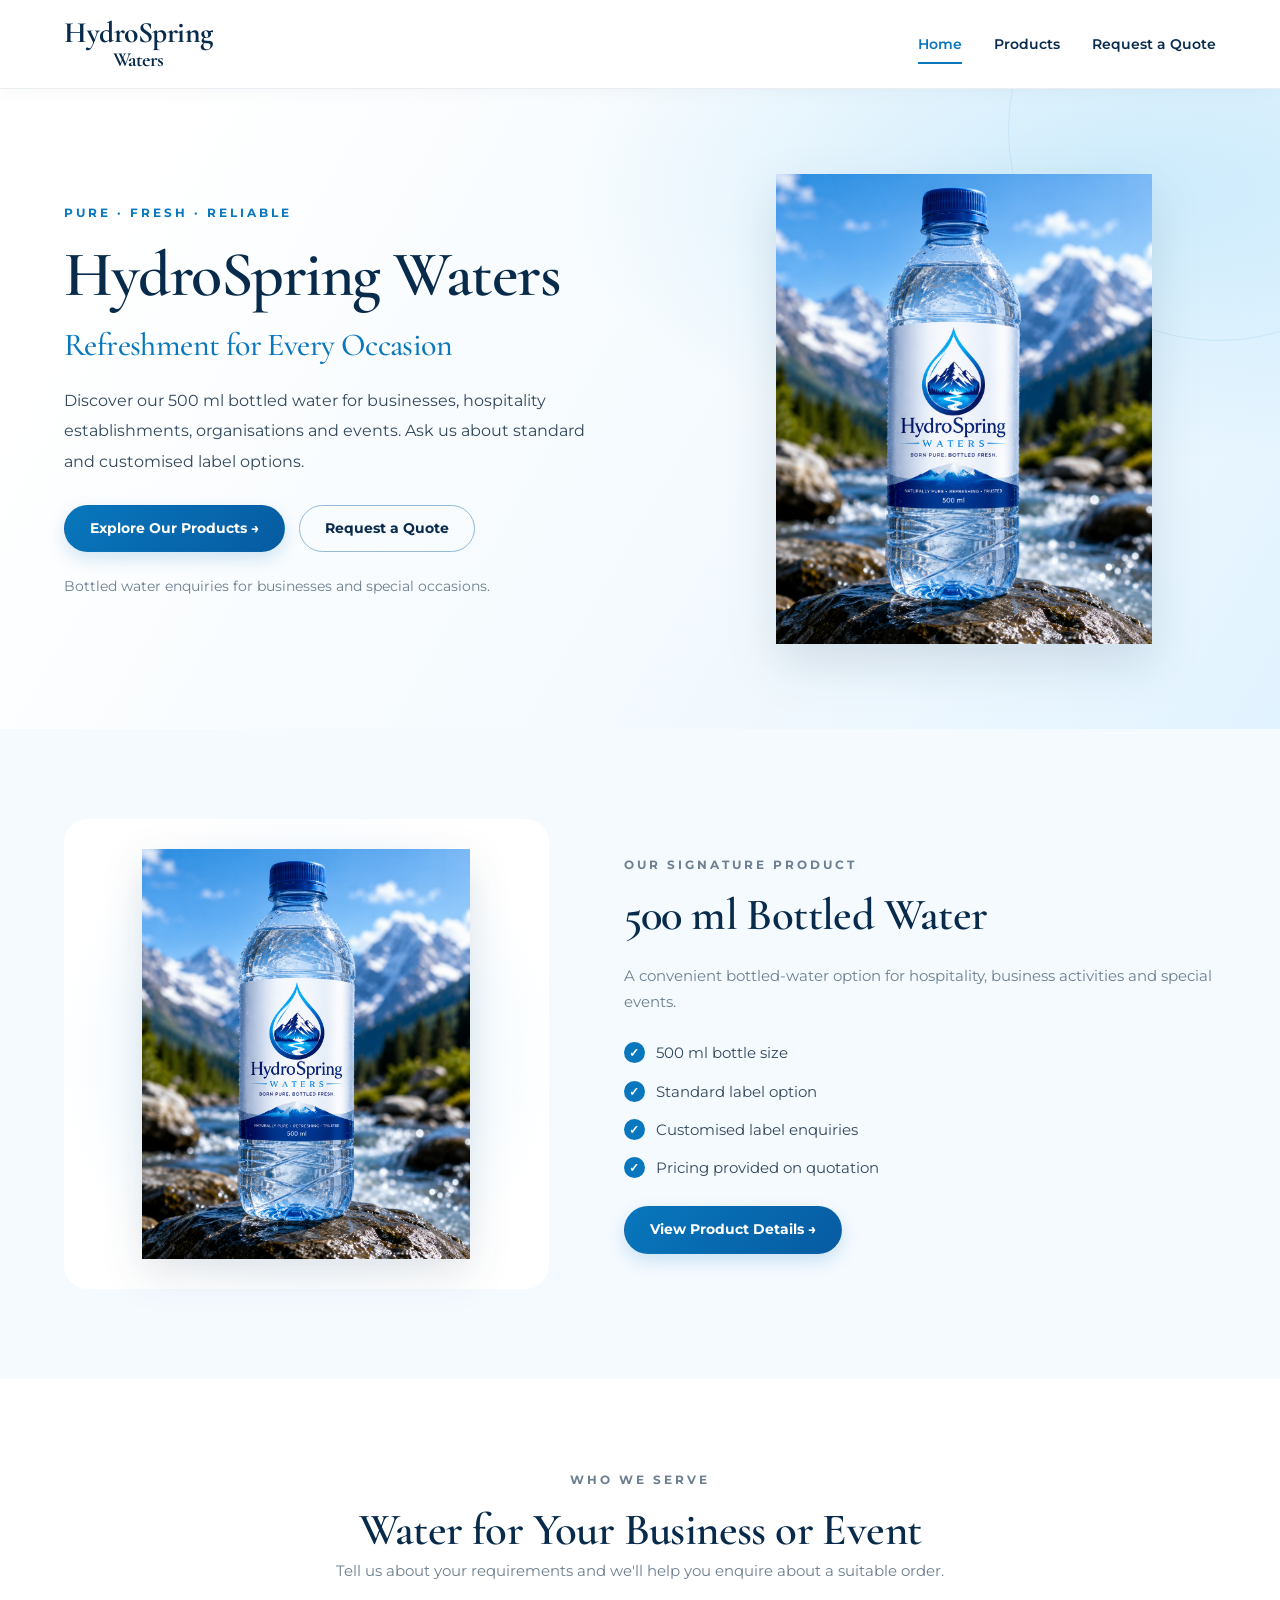
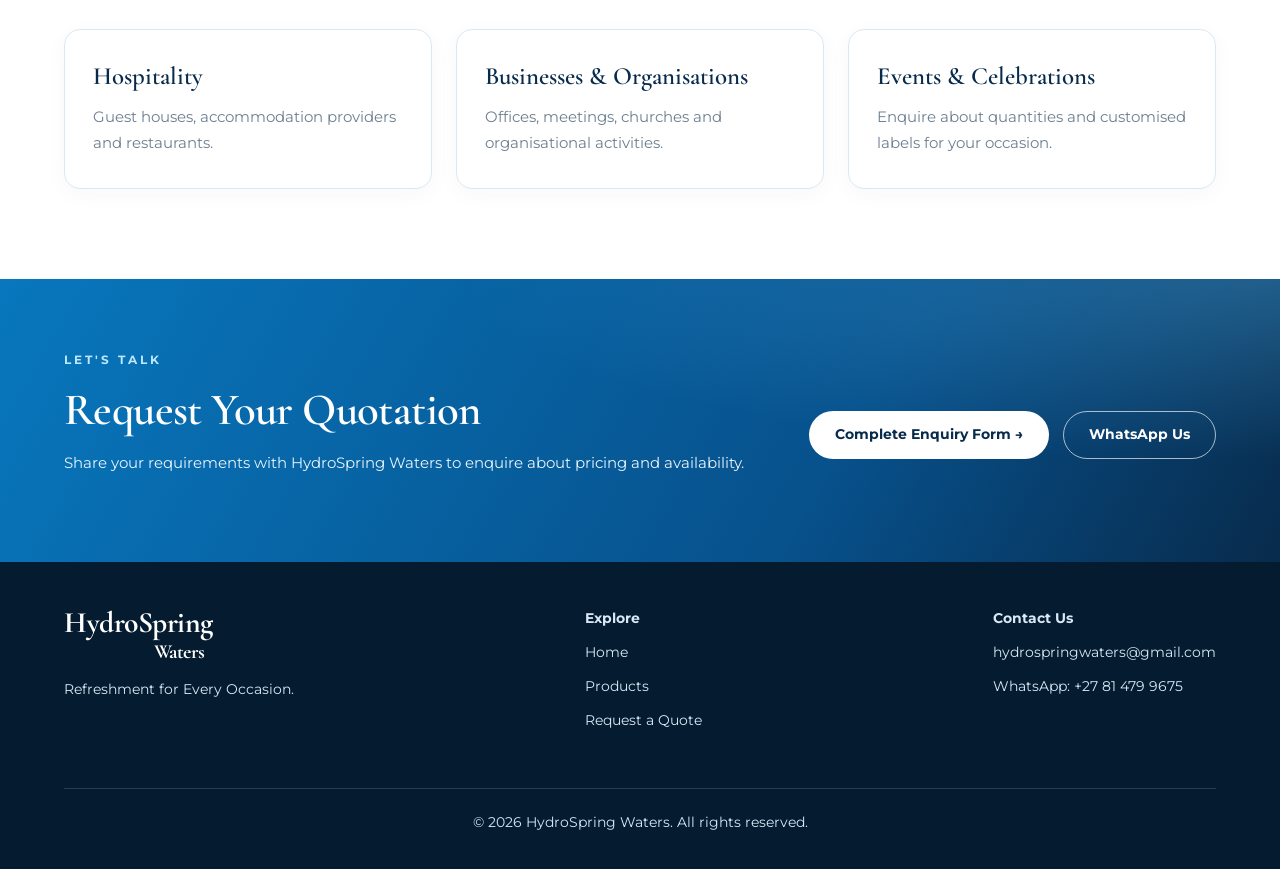
==== commit 49bd480d: "Update index.html" ====
--- a/index.html
+++ b/index.html
@@ -5,17 +5,23 @@
   <meta charset="UTF-8">
   <meta name="viewport" content="width=device-width, initial-scale=1.0">
 
-  <title>HydroSpring Waters | Bottled Water Solutions</title>
+  <title>HydroSpring Waters | Refreshment for Every Occasion</title>
 
   <meta name="description"
-    content="Discover HydroSpring Waters 500 ml bottled water. Enquire about standard and customised labels for businesses, organisations and events.">
-
-  <meta name="theme-color" content="#075da8">
-
-  <link rel="stylesheet" href="style.css">
+    content="Discover HydroSpring Waters 500 ml bottled water. Enquire about standard and customised labels for your business, hospitality establishment or event.">
+
+  <meta name="theme-color" content="#082b4c">
 
   <link rel="canonical"
     href="https://u17146985-spec.github.io/HydroSpring-Waters/">
+
+  <link rel="preconnect" href="https://fonts.googleapis.com">
+  <link rel="preconnect" href="https://fonts.gstatic.com" crossorigin>
+
+  <link href="https://fonts.googleapis.com/css2?family=Cormorant+Garamond:wght@500;600;700&family=Montserrat:wght@400;500;600;700&display=swap"
+    rel="stylesheet">
+
+  <link rel="stylesheet" href="style.css">
 </head>
 
 <body>
@@ -24,8 +30,11 @@
   <header class="site-header">
     <div class="container nav-container">
 
-      <a class="brand" href="index.html">
-        HydroSpring Waters
+      <a class="brand" href="index.html" aria-label="HydroSpring Waters Home">
+        <span>HydroSpring</span>
+        <span style="display:block; text-align:center; font-size:0.68em;">
+          Waters
+        </span>
       </a>
 
       <nav class="main-nav" aria-label="Main navigation">
@@ -39,35 +48,38 @@
 
   <main>
 
-    <!-- HERO -->
+    <!-- HERO SECTION -->
     <section class="hero">
       <div class="container hero-content">
 
         <div class="hero-text">
-          <p class="eyebrow">WELCOME TO HYDROSPRING WATERS</p>
-
-          <h1>Refreshment for Every Occasion</h1>
-
-          <p>
-            Discover HydroSpring Waters 500 ml bottled water
-            for businesses, guest houses, restaurants,
-            organisations and special events.
-          </p>
-
-          <p>
-            Looking for standard or customised labels?
-            Tell us what you need and request a quotation.
+
+          <p class="eyebrow">PURE · FRESH · RELIABLE</p>
+
+          <h1>HydroSpring Waters</h1>
+
+          <h2>Refreshment for Every Occasion</h2>
+
+          <p>
+            Discover our 500 ml bottled water for businesses,
+            hospitality establishments, organisations and events.
+            Ask us about standard and customised label options.
           </p>
 
           <div class="hero-actions">
             <a class="btn btn-primary" href="products.html">
-              Explore Our Products
+              Explore Our Products &rarr;
             </a>
 
             <a class="btn btn-secondary" href="enquiry.html">
-              Request a Quotation
+              Request a Quote
             </a>
           </div>
+
+          <p style="margin-top:22px; font-size:0.85rem; color:#6d7f90;">
+            Bottled water enquiries for businesses and special occasions.
+          </p>
+
         </div>
 
         <div class="hero-image">
@@ -80,105 +92,56 @@
       </div>
     </section>
 
-    <!-- INTRODUCTION -->
-    <section class="section">
-      <div class="container">
-
-        <div class="section-heading">
-          <p class="eyebrow">ABOUT OUR BUSINESS</p>
-
-          <h2>Your Bottled-Water Enquiry Starts Here</h2>
-
-          <p>
-            At HydroSpring Waters, we welcome enquiries from
-            customers looking for bottled water for their businesses,
-            organisations and events. Contact us to discuss
-            your quantity requirements, label preferences and pricing.
-          </p>
-        </div>
-
-        <div class="features-grid">
-
-          <article class="card">
-            <h3>500 ml Bottled Water</h3>
-
-            <p>
-              Explore our 500 ml bottled-water option and enquire
-              about availability for your needs.
-            </p>
-          </article>
-
-          <article class="card">
-            <h3>Customised Labels</h3>
-
-            <p>
-              Ask about personalised label options for your business,
-              organisation or special occasion.
-            </p>
-          </article>
-
-          <article class="card">
-            <h3>Personalised Quotations</h3>
-
-            <p>
-              Share your estimated quantity and requirements
-              so we can discuss appropriate pricing with you.
-            </p>
-          </article>
-
-        </div>
-      </div>
-    </section>
-
-    <!-- FEATURED PRODUCT -->
+    <!-- PRODUCT SHOWCASE -->
     <section class="section section-light">
       <div class="container product-highlight">
 
         <div class="product-highlight-image">
           <img
             src="hydrospring-500ml.jpg.png"
-            alt="HydroSpring Waters bottled water product"
+            alt="HydroSpring Waters 500 ml bottle"
             loading="lazy">
         </div>
 
         <div class="product-highlight-text">
-          <p class="eyebrow">FEATURED PRODUCT</p>
-
-          <h2>HydroSpring Waters 500 ml</h2>
-
-          <p>
-            Whether you are enquiring for your business,
-            hospitality establishment or upcoming event,
-            we would like to hear about your requirements.
+
+          <p class="eyebrow">OUR SIGNATURE PRODUCT</p>
+
+          <h2>500 ml Bottled Water</h2>
+
+          <p>
+            A convenient bottled-water option for hospitality,
+            business activities and special events.
           </p>
 
           <ul>
             <li>500 ml bottle size</li>
-            <li>Standard label enquiries</li>
+            <li>Standard label option</li>
             <li>Customised label enquiries</li>
-            <li>Quotation-based pricing</li>
+            <li>Pricing provided on quotation</li>
           </ul>
 
           <a class="btn btn-primary" href="products.html">
-            View Product Details
-          </a>
-        </div>
-
-      </div>
-    </section>
-
-    <!-- CUSTOMER TYPES -->
+            View Product Details &rarr;
+          </a>
+
+        </div>
+
+      </div>
+    </section>
+
+    <!-- OUR CUSTOMERS -->
     <section class="section">
       <div class="container">
 
         <div class="section-heading">
-          <p class="eyebrow">WHO WE WELCOME</p>
-
-          <h2>Let's Discuss Your Requirements</h2>
-
-          <p>
-            We welcome product enquiries from a variety
-            of businesses and organisations.
+          <p class="eyebrow">WHO WE SERVE</p>
+
+          <h2>Water for Your Business or Event</h2>
+
+          <p>
+            Tell us about your requirements and we'll help you
+            enquire about a suitable order.
           </p>
         </div>
 
@@ -188,98 +151,56 @@
             <h3>Hospitality</h3>
 
             <p>
-              Guest houses, accommodation providers and restaurants
-              can enquire about bottled water for their guests.
+              Guest houses, accommodation providers and restaurants.
             </p>
           </article>
 
           <article class="card">
-            <h3>Businesses and Organisations</h3>
+            <h3>Businesses & Organisations</h3>
 
             <p>
-              Discuss your needs for offices, meetings,
-              gatherings and organisational activities.
+              Offices, meetings, churches and organisational activities.
             </p>
           </article>
 
           <article class="card">
-            <h3>Events and Celebrations</h3>
+            <h3>Events & Celebrations</h3>
 
             <p>
               Enquire about quantities and customised labels
-              for your upcoming occasion.
+              for your occasion.
             </p>
           </article>
 
         </div>
-      </div>
-    </section>
-
-    <!-- HOW IT WORKS -->
-    <section class="section section-light">
-      <div class="container">
-
-        <div class="section-heading">
-          <p class="eyebrow">GETTING STARTED</p>
-
-          <h2>Request Your Quotation in Three Steps</h2>
-        </div>
-
-        <div class="features-grid">
-
-          <article class="card">
-            <h3>01. Choose</h3>
-
-            <p>
-              Explore our product and decide which label option
-              you would like to enquire about.
-            </p>
-          </article>
-
-          <article class="card">
-            <h3>02. Tell Us</h3>
-
-            <p>
-              Share your estimated quantity and any additional
-              requirements through our enquiry form.
-            </p>
-          </article>
-
-          <article class="card">
-            <h3>03. Contact Us</h3>
-
-            <p>
-              Send your enquiry through WhatsApp and discuss
-              pricing and availability with us.
-            </p>
-          </article>
-
-        </div>
-      </div>
-    </section>
-
-    <!-- CALL TO ACTION -->
+
+      </div>
+    </section>
+
+    <!-- CONTACT CALL TO ACTION -->
     <section class="cta-section">
       <div class="container cta-content">
 
-        <p class="eyebrow">LET'S TALK WATER</p>
-
-        <h2>Ready to Make an Enquiry?</h2>
-
-        <p>
-          Tell HydroSpring Waters what you need.
-          We welcome your questions and quotation requests.
-        </p>
+        <div>
+          <p class="eyebrow">LET'S TALK</p>
+
+          <h2>Request Your Quotation</h2>
+
+          <p>
+            Share your requirements with HydroSpring Waters
+            to enquire about pricing and availability.
+          </p>
+        </div>
 
         <div class="hero-actions">
 
           <a class="btn btn-primary" href="enquiry.html">
-            Complete Enquiry Form
+            Complete Enquiry Form &rarr;
           </a>
 
           <a
             class="btn btn-secondary"
-            href="https://wa.me/27814799675?text=Hello%20HydroSpring%20Waters%2C%20I%20would%20like%20to%20enquire%20about%20your%20500%20ml%20bottled%20water."
+            href="https://wa.me/27814799675?text=Hello%20HydroSpring%20Waters%2C%20I%20would%20like%20to%20request%20a%20quotation."
             target="_blank"
             rel="noopener noreferrer">
             WhatsApp Us
@@ -290,77 +211,56 @@
       </div>
     </section>
 
-    <!-- CONTACT -->
-    <section class="section">
-      <div class="container contact-section">
-
-        <div class="section-heading">
-          <p class="eyebrow">CONTACT DETAILS</p>
-
-          <h2>Get in Touch with HydroSpring Waters</h2>
-
-          <p>
-            Contact us for product information,
-            label enquiries and quotations.
-          </p>
-        </div>
-
-        <div class="contact-details">
-
-          <p>
-            <strong>WhatsApp:</strong><br>
-            <a
-              href="https://wa.me/27814799675"
-              target="_blank"
-              rel="noopener noreferrer">
-              +27 81 479 9675
-            </a>
-          </p>
-
-          <p>
-            <strong>Email:</strong><br>
-            <a href="mailto:hydrospringwaters@gmail.com">
-              hydrospringwaters@gmail.com
-            </a>
-          </p>
-
-          <p>
-            <strong>Product:</strong><br>
-            500 ml bottled water
-          </p>
-
-          <p>
-            <strong>Pricing:</strong><br>
-            Request a quotation
-          </p>
-
-        </div>
-      </div>
-    </section>
-
   </main>
 
   <!-- FOOTER -->
   <footer class="site-footer">
     <div class="container">
 
-      <p>
-        &copy; <span id="year"></span>
-        HydroSpring Waters. All rights reserved.
-      </p>
-
-      <p>
-        <a href="index.html">Home</a> |
-        <a href="products.html">Products</a> |
-        <a href="enquiry.html">Request a Quote</a>
-      </p>
-
-      <p>
-        Contact:
-        <a href="mailto:hydrospringwaters@gmail.com">
-          hydrospringwaters@gmail.com
+      <div>
+        <a class="brand" href="index.html">
+          HydroSpring
+          <span style="display:block; text-align:center; font-size:0.68em;">
+            Waters
+          </span>
         </a>
-      </p>
+
+        <p style="margin-top:15px;">
+          Refreshment for Every Occasion.
+        </p>
+      </div>
+
+      <div>
+        <p><strong>Explore</strong></p>
+        <p><a href="index.html">Home</a></p>
+        <p><a href="products.html">Products</a></p>
+        <p><a href="enquiry.html">Request a Quote</a></p>
+      </div>
+
+      <div>
+        <p><strong>Contact Us</strong></p>
+
+        <p>
+          <a href="mailto:hydrospringwaters@gmail.com">
+            hydrospringwaters@gmail.com
+          </a>
+        </p>
+
+        <p>
+          <a href="https://wa.me/27814799675"
+             target="_blank"
+             rel="noopener noreferrer">
+            WhatsApp: +27 81 479 9675
+          </a>
+        </p>
+      </div>
+
+      <div class="footer-bottom">
+        <p>
+          &copy; <span id="year"></span> HydroSpring Waters.
+          All rights reserved.
+        </p>
+      </div>
 
     </div>
   </footer>
@@ -372,3 +272,4 @@
 
 </body>
 </html>
+
--- a/style.css
+++ b/style.css
@@ -1,42 +1,44 @@
 
 /* =========================================
    HYDROSPRING WATERS
-   Main Website Stylesheet
-   Colours: Blue, White and Light Blue
-========================================= */
-
-/* 1. COLOURS AND GLOBAL SETTINGS */
+   Premium Blue & White Website Design
+   ========================================= */
+
+/* 1. BRAND COLOURS AND GLOBAL SETTINGS */
 
 :root {
-  --primary: #075da8;
-  --primary-dark: #043b70;
-  --primary-light: #eaf5ff;
-  --accent: #39a9e8;
+  --navy: #082b4c;
+  --navy-dark: #041b30;
+  --blue: #0877bd;
+  --blue-light: #eaf6fd;
+  --sky: #ccecff;
   --white: #ffffff;
-  --background: #f7fbff;
-  --text: #233447;
-  --muted: #64748b;
-  --border: #dbe7f2;
-  --shadow: 0 10px 30px rgba(7, 61, 112, 0.09);
+  --text: #33485d;
+  --muted: #6d7f90;
+  --border: #dce8f1;
+  --shadow: 0 12px 35px rgba(8, 43, 76, 0.09);
   --radius: 16px;
+  --transition: 0.25s ease;
 }
 
 * {
   box-sizing: border-box;
+  margin: 0;
+  padding: 0;
 }
 
 html {
   scroll-behavior: smooth;
-  scroll-padding-top: 90px;
+  scroll-padding-top: 100px;
 }
 
 body {
-  margin: 0;
-  font-family: Arial, Helvetica, sans-serif;
-  font-size: 16px;
-  line-height: 1.7;
+  font-family: "Montserrat", "Segoe UI", Arial, sans-serif;
   color: var(--text);
   background: var(--white);
+  line-height: 1.75;
+  font-size: 15px;
+  -webkit-font-smoothing: antialiased;
 }
 
 img {
@@ -46,13 +48,15 @@
 }
 
 a {
-  color: var(--primary);
+  color: var(--blue);
   text-decoration: none;
-  transition: color 0.2s ease;
+  transition: color var(--transition),
+              background var(--transition),
+              transform var(--transition);
 }
 
 a:hover {
-  color: var(--primary-dark);
+  color: var(--navy);
 }
 
 button,
@@ -63,35 +67,36 @@
 }
 
 button,
-.btn {
-  -webkit-tap-highlight-color: transparent;
+input[type="submit"] {
+  cursor: pointer;
 }
 
 h1,
 h2,
 h3,
 h4 {
-  margin-top: 0;
+  font-family: "Cormorant Garamond", Georgia, serif;
+  color: var(--navy);
+  font-weight: 600;
   line-height: 1.2;
-  color: var(--primary-dark);
 }
 
 h1 {
-  font-size: clamp(2.2rem, 5vw, 3.8rem);
-  letter-spacing: -1.2px;
+  font-size: clamp(2.6rem, 5vw, 4.5rem);
+  letter-spacing: -1.5px;
 }
 
 h2 {
-  font-size: clamp(1.7rem, 3vw, 2.5rem);
-  letter-spacing: -0.5px;
+  font-size: clamp(2rem, 3.5vw, 3rem);
+  letter-spacing: -0.6px;
 }
 
 h3 {
-  font-size: 1.25rem;
+  font-size: 1.55rem;
 }
 
 p {
-  margin-top: 0;
+  margin-bottom: 16px;
 }
 
 ul {
@@ -102,68 +107,160 @@
   margin-bottom: 8px;
 }
 
-/* 2. REUSABLE CONTAINER */
-
 .container {
-  width: min(1120px, 92%);
-  margin-left: auto;
-  margin-right: auto;
-}
-
-/* 3. HEADER AND NAVIGATION */
+  width: min(1160px, 90%);
+  margin: 0 auto;
+}
+
+.section {
+  padding: 90px 0;
+}
+
+.section-light {
+  background: #f5faff;
+}
+
+.section-heading {
+  max-width: 720px;
+  margin: 0 auto 45px;
+  text-align: center;
+}
+
+.section-heading p {
+  color: var(--muted);
+}
+
+.eyebrow {
+  color: var(--blue);
+  font-size: 0.75rem;
+  font-weight: 700;
+  letter-spacing: 3px;
+  text-transform: uppercase;
+  margin-bottom: 14px;
+}
+
+/* 2. HEADER AND NAVIGATION */
 
 .site-header {
   position: sticky;
   top: 0;
-  z-index: 100;
+  z-index: 1000;
   background: rgba(255, 255, 255, 0.97);
-  border-bottom: 1px solid var(--border);
-  box-shadow: 0 3px 15px rgba(7, 61, 112, 0.04);
+  border-bottom: 1px solid rgba(8, 43, 76, 0.08);
+  box-shadow: 0 3px 18px rgba(8, 43, 76, 0.035);
+  backdrop-filter: blur(12px);
 }
 
 .nav-container {
-  min-height: 76px;
+  min-height: 88px;
   display: flex;
   align-items: center;
   justify-content: space-between;
-  gap: 24px;
+  gap: 28px;
 }
 
 .brand {
-  color: var(--primary-dark);
-  font-size: 1.35rem;
-  font-weight: 800;
+  color: var(--navy);
+  font-family: "Cormorant Garamond", Georgia, serif;
+  font-size: 1.85rem;
+  font-weight: 700;
+  line-height: 1.1;
   letter-spacing: -0.5px;
-  white-space: nowrap;
+  flex-shrink: 0;
 }
 
 .brand:hover {
-  color: var(--primary);
+  color: var(--blue);
 }
 
 .main-nav {
   display: flex;
   align-items: center;
   justify-content: flex-end;
-  flex-wrap: wrap;
-  gap: 24px;
+  gap: 32px;
 }
 
 .main-nav a {
-  color: var(--text);
-  font-size: 0.95rem;
+  color: var(--navy);
+  font-size: 0.88rem;
   font-weight: 600;
-  padding: 8px 0;
-  border-bottom: 2px solid transparent;
+  position: relative;
+  padding: 10px 0;
+}
+
+.main-nav a::after {
+  content: "";
+  position: absolute;
+  bottom: 2px;
+  left: 0;
+  width: 0;
+  height: 2px;
+  background: var(--blue);
+  transition: width var(--transition);
+}
+
+.main-nav a:hover::after,
+.main-nav a[aria-current="page"]::after {
+  width: 100%;
 }
 
 .main-nav a:hover,
 .main-nav a[aria-current="page"] {
-  color: var(--primary);
-  border-bottom-color: var(--accent);
-}
-
-/* 4. HERO SECTION */
+  color: var(--blue);
+}
+
+/* 3. BUTTONS */
+
+.btn {
+  display: inline-flex;
+  align-items: center;
+  justify-content: center;
+  gap: 9px;
+  padding: 13px 25px;
+  border: 1px solid transparent;
+  border-radius: 50px;
+  font-size: 0.86rem;
+  font-weight: 700;
+  text-align: center;
+  line-height: 1.4;
+  transition: all var(--transition);
+}
+
+.btn-primary {
+  color: var(--white);
+  background: linear-gradient(135deg, #0877bd, #075ba1);
+  box-shadow: 0 7px 18px rgba(8, 119, 189, 0.18);
+}
+
+.btn-primary:hover {
+  color: var(--white);
+  background: var(--navy);
+  transform: translateY(-2px);
+  box-shadow: 0 10px 24px rgba(8, 43, 76, 0.18);
+}
+
+.btn-secondary {
+  color: var(--navy);
+  background: transparent;
+  border-color: #93b9d7;
+}
+
+.btn-secondary:hover {
+  color: var(--white);
+  background: var(--navy);
+  border-color: var(--navy);
+  transform: translateY(-2px);
+}
+
+.hero-actions {
+  display: flex;
+  flex-wrap: wrap;
+  gap: 14px;
+  align-items: center;
+  margin-top: 28px;
+}
+
+/* 4. HOMEPAGE HERO */
 
 .hero {
   position: relative;
@@ -171,32 +268,53 @@
   padding: 85px 0;
   background:
     radial-gradient(
-      circle at 85% 15%,
-      rgba(57, 169, 232, 0.18),
-      transparent 35%
+      ellipse at 88% 15%,
+      rgba(163, 220, 249, 0.45),
+      transparent 36%
     ),
-    linear-gradient(135deg, #f5fbff, #e5f3ff);
+    linear-gradient(120deg, #ffffff 10%, #f2f9fe 65%, #e1f3ff 100%);
+}
+
+.hero::before {
+  content: "";
+  position: absolute;
+  width: 420px;
+  height: 420px;
+  border: 1px solid rgba(8, 119, 189, 0.09);
+  border-radius: 50%;
+  right: -150px;
+  top: -170px;
+  pointer-events: none;
 }
 
 .hero-content {
+  position: relative;
   display: grid;
-  grid-template-columns: 1.1fr 0.9fr;
+  grid-template-columns: 1.08fr 0.92fr;
   align-items: center;
   gap: 55px;
 }
 
 .hero-text {
-  max-width: 650px;
+  max-width: 620px;
 }
 
 .hero-text h1 {
-  margin-bottom: 24px;
+  margin-bottom: 12px;
+}
+
+.hero-text h2 {
+  color: var(--blue);
+  font-size: clamp(1.5rem, 2.5vw, 2.15rem);
+  font-weight: 500;
+  margin-bottom: 22px;
 }
 
 .hero-text > p:not(.eyebrow) {
-  max-width: 600px;
-  color: var(--muted);
-  font-size: 1.08rem;
+  max-width: 550px;
+  color: var(--text);
+  font-size: 1rem;
+  line-height: 1.9;
 }
 
 .hero-image {
@@ -208,397 +326,452 @@
 
 .hero-image img {
   width: 100%;
-  max-width: 430px;
-  max-height: 520px;
+  max-width: 410px;
+  max-height: 470px;
   object-fit: contain;
   border-radius: var(--radius);
-}
-
-.eyebrow {
-  margin-bottom: 14px;
-  color: var(--primary);
-  font-size: 0.78rem;
-  font-weight: 800;
-  letter-spacing: 2px;
-  text-transform: uppercase;
-}
-
-/* 5. BUTTONS */
-
-.hero-actions {
+  filter: drop-shadow(0 20px 24px rgba(8, 43, 76, 0.13));
+  transition: transform 0.4s ease;
+}
+
+.hero-image img:hover {
+  transform: translateY(-5px);
+}
+
+/* 5. PRODUCT HIGHLIGHT */
+
+.product-highlight {
+  display: grid;
+  grid-template-columns: 0.9fr 1.1fr;
+  align-items: center;
+  gap: 75px;
+}
+
+.product-highlight-image {
   display: flex;
-  align-items: center;
-  flex-wrap: wrap;
-  gap: 14px;
-  margin-top: 28px;
-}
-
-.btn {
-  display: inline-flex;
-  align-items: center;
   justify-content: center;
-  min-height: 48px;
-  padding: 12px 23px;
-  border: 2px solid transparent;
-  border-radius: 8px;
+  align-items: center;
+  min-height: 350px;
+  padding: 30px;
+  background:
+    radial-gradient(
+      circle,
+      #e6f5ff 0%,
+      #f5fbff 50%,
+      #ffffff 75%
+    );
+  border-radius: 24px;
+}
+
+.product-highlight-image img {
+  width: 100%;
+  max-width: 350px;
+  max-height: 410px;
+  object-fit: contain;
+  border-radius: 12px;
+  filter: drop-shadow(0 14px 20px rgba(8, 43, 76, 0.12));
+}
+
+.product-highlight-text h2 {
+  margin-bottom: 20px;
+}
+
+.product-highlight-text > p {
+  color: var(--muted);
+}
+
+.product-highlight-text ul {
+  list-style: none;
+  padding: 0;
+  margin: 25px 0;
+}
+
+.product-highlight-text li {
+  position: relative;
+  padding-left: 32px;
+  margin-bottom: 12px;
+}
+
+.product-highlight-text li::before {
+  content: "✓";
+  position: absolute;
+  left: 0;
+  top: 2px;
+  width: 21px;
+  height: 21px;
+  display: flex;
+  align-items: center;
+  justify-content: center;
+  color: var(--white);
+  background: var(--blue);
+  border-radius: 50%;
+  font-size: 0.75rem;
   font-weight: 700;
-  text-align: center;
-  cursor: pointer;
-  transition:
-    background 0.2s ease,
-    color 0.2s ease,
-    transform 0.2s ease,
-    box-shadow 0.2s ease;
-}
-
-.btn:hover {
-  transform: translateY(-2px);
-  box-shadow: 0 7px 18px rgba(7, 61, 112, 0.15);
-}
-
-.btn-primary {
-  color: var(--white);
-  background: var(--primary);
-  border-color: var(--primary);
-}
-
-.btn-primary:hover {
-  color: var(--white);
-  background: var(--primary-dark);
-  border-color: var(--primary-dark);
-}
-
-.btn-secondary {
-  color: var(--primary);
-  background: var(--white);
-  border-color: var(--primary);
-}
-
-.btn-secondary:hover {
-  color: var(--white);
-  background: var(--primary);
-}
-
-button:focus-visible,
-.btn:focus-visible,
-a:focus-visible,
-input:focus-visible,
-select:focus-visible,
-textarea:focus-visible {
-  outline: 3px solid var(--accent);
-  outline-offset: 3px;
-}
-
-/* 6. SECTIONS */
-
-.section {
-  padding: 80px 0;
-}
-
-.section-light {
-  background: var(--background);
-}
-
-.section-heading {
-  max-width: 760px;
-  margin: 0 auto 45px;
-  text-align: center;
-}
-
-.section-heading h1,
-.section-heading h2 {
-  margin-bottom: 18px;
-}
-
-.section-heading p:not(.eyebrow) {
-  color: var(--muted);
-}
-
-/* 7. FEATURE CARDS */
+}
+
+/* 6. FEATURES GRID */
 
 .features-grid {
   display: grid;
   grid-template-columns: repeat(3, minmax(0, 1fr));
+  gap: 24px;
+}
+
+.card {
+  padding: 32px 28px;
+  background: var(--white);
+  border: 1px solid var(--border);
+  border-radius: var(--radius);
+  box-shadow: 0 5px 22px rgba(8, 43, 76, 0.035);
+  transition: transform var(--transition),
+              box-shadow var(--transition),
+              border-color var(--transition);
+}
+
+.card:hover {
+  transform: translateY(-5px);
+  border-color: #a7d7f4;
+  box-shadow: var(--shadow);
+}
+
+.card h3 {
+  margin-bottom: 12px;
+}
+
+.card p {
+  color: var(--muted);
+  margin-bottom: 0;
+  font-size: 0.94rem;
+}
+
+/* 7. PRODUCT PAGE AND PRODUCT CARDS */
+
+.products-grid {
+  display: grid;
+  grid-template-columns: repeat(3, minmax(0, 1fr));
   gap: 25px;
 }
 
-.card {
-  padding: 30px;
+.product-card {
+  overflow: hidden;
+  background: var(--white);
+  border: 1px solid var(--border);
+  border-radius: var(--radius);
+  box-shadow: 0 6px 24px rgba(8, 43, 76, 0.05);
+  transition: transform var(--transition),
+              box-shadow var(--transition);
+}
+
+.product-card:hover {
+  transform: translateY(-5px);
+  box-shadow: var(--shadow);
+}
+
+.product-card img {
+  width: 100%;
+  height: 270px;
+  padding: 22px;
+  object-fit: contain;
+  background: #f2f9fe;
+}
+
+.product-card-content {
+  padding: 25px;
+}
+
+.product-card h3 {
+  margin-bottom: 10px;
+}
+
+.product-card p {
+  color: var(--muted);
+}
+
+/* 8. GENERAL CONTENT AND PAGE HEADERS */
+
+.page-header {
+  padding: 75px 0;
+  text-align: center;
+  background: linear-gradient(135deg, #edf8ff, #ffffff);
+}
+
+.page-header h1 {
+  font-size: clamp(2.4rem, 4vw, 3.6rem);
+  margin-bottom: 15px;
+}
+
+.page-header p {
+  max-width: 680px;
+  margin: 0 auto;
+  color: var(--muted);
+}
+
+.content-section {
+  padding: 70px 0;
+}
+
+.content-section h2 {
+  margin-bottom: 20px;
+}
+
+.content-section p {
+  max-width: 850px;
+}
+
+/* 9. ENQUIRY FORM */
+
+.enquiry-layout {
+  display: grid;
+  grid-template-columns: 0.8fr 1.2fr;
+  align-items: start;
+  gap: 50px;
+}
+
+.enquiry-info {
+  padding: 32px;
+  color: var(--white);
+  background: linear-gradient(145deg, var(--navy), #075ba1);
+  border-radius: var(--radius);
+}
+
+.enquiry-info h2,
+.enquiry-info h3 {
+  color: var(--white);
+  margin-bottom: 18px;
+}
+
+.enquiry-info p,
+.enquiry-info a {
+  color: #e5f4ff;
+}
+
+.enquiry-info a:hover {
+  color: var(--white);
+  text-decoration: underline;
+}
+
+.enquiry-form {
+  padding: 35px;
   background: var(--white);
   border: 1px solid var(--border);
   border-radius: var(--radius);
   box-shadow: var(--shadow);
-  min-width: 0;
-}
-
-.card h2,
-.card h3 {
-  margin-bottom: 14px;
-}
-
-.card p {
-  margin-bottom: 0;
-  color: var(--muted);
-}
-
-.text-link {
-  display: inline-block;
-  margin-top: 18px;
+}
+
+.form-group {
+  margin-bottom: 22px;
+}
+
+.enquiry-form label,
+label {
+  display: block;
+  margin-bottom: 8px;
+  color: var(--navy);
+  font-size: 0.9rem;
+  font-weight: 600;
+}
+
+.enquiry-form input,
+.enquiry-form select,
+.enquiry-form textarea,
+input[type="text"],
+input[type="email"],
+input[type="tel"],
+input[type="number"],
+select,
+textarea {
+  width: 100%;
+  min-height: 48px;
+  padding: 12px 15px;
+  color: var(--text);
+  background: #fbfdff;
+  border: 1px solid #cfdeea;
+  border-radius: 9px;
+  outline: none;
+  transition: border-color var(--transition),
+              box-shadow var(--transition);
+}
+
+.enquiry-form textarea,
+textarea {
+  min-height: 135px;
+  resize: vertical;
+}
+
+.enquiry-form input:focus,
+.enquiry-form select:focus,
+.enquiry-form textarea:focus,
+input:focus,
+select:focus,
+textarea:focus {
+  border-color: var(--blue);
+  box-shadow: 0 0 0 3px rgba(8, 119, 189, 0.1);
+}
+
+.enquiry-form input[type="checkbox"],
+input[type="checkbox"],
+.enquiry-form input[type="radio"],
+input[type="radio"] {
+  width: auto;
+  min-height: auto;
+  margin-right: 8px;
+  accent-color: var(--blue);
+}
+
+.enquiry-form button,
+.enquiry-form input[type="submit"] {
+  width: 100%;
+  padding: 14px 22px;
+  color: var(--white);
+  background: var(--blue);
+  border: none;
+  border-radius: 50px;
   font-weight: 700;
-}
-
-.text-link:hover {
-  text-decoration: underline;
-}
-
-/* 8. PRODUCT HIGHLIGHT */
-
-.product-highlight {
-  display: grid;
-  grid-template-columns: 0.9fr 1.1fr;
-  align-items: center;
-  gap: 55px;
-}
-
-.product-highlight-image {
+  transition: background var(--transition),
+              transform var(--transition);
+}
+
+.enquiry-form button:hover,
+.enquiry-form input[type="submit"]:hover {
+  background: var(--navy);
+  transform: translateY(-2px);
+}
+
+/* 10. CONTACT DETAILS */
+
+.contact-details {
   display: flex;
-  justify-content: center;
-  align-items: center;
-  min-width: 0;
-  min-height: 320px;
-  padding: 25px;
+  flex-wrap: wrap;
+  gap: 22px;
+  align-items: center;
+}
+
+.contact-details a {
+  font-weight: 600;
+}
+
+/* 11. CALL TO ACTION */
+
+.cta-section {
+  position: relative;
+  overflow: hidden;
+  padding: 70px 0;
+  color: var(--white);
+  background:
+    radial-gradient(
+      ellipse at 100% 0%,
+      rgba(91, 184, 236, 0.3),
+      transparent 45%
+    ),
+    linear-gradient(120deg, #0877bd, #07518c 65%, #082b4c);
+}
+
+.cta-content {
+  display: flex;
+  flex-wrap: wrap;
+  align-items: center;
+  justify-content: space-between;
+  gap: 30px;
+}
+
+.cta-section h2 {
+  color: var(--white);
+  margin-bottom: 12px;
+}
+
+.cta-section p {
+  color: #e6f5ff;
+}
+
+.cta-section .eyebrow {
+  color: #bce7ff;
+}
+
+.cta-section .btn-primary {
+  color: var(--navy);
   background: var(--white);
-  border: 1px solid var(--border);
-  border-radius: var(--radius);
-}
-
-.product-highlight-image img {
-  width: 100%;
-  max-width: 380px;
-  max-height: 460px;
-  object-fit: contain;
-  border-radius: 10px;
-}
-
-.product-highlight-text h2 {
-  margin-bottom: 20px;
-}
-
-.product-highlight-text p {
-  color: var(--muted);
-}
-
-.product-highlight-text ul {
-  margin: 24px 0;
-  color: var(--text);
-}
-
-.product-highlight-text li::marker {
-  color: var(--primary);
-}
-
-/* 9. CALL-TO-ACTION SECTION */
-
-.cta-section {
-  padding: 75px 0;
-  color: var(--white);
-  text-align: center;
-  background: linear-gradient(
-    135deg,
-    var(--primary-dark),
-    var(--primary),
-    #1688cf
-  );
-}
-
-.cta-content {
-  max-width: 820px;
-}
-
-.cta-section h2 {
-  color: var(--white);
-  margin-bottom: 18px;
-}
-
-.cta-section p:not(.eyebrow) {
-  color: #edf7ff;
-}
-
-.cta-section .eyebrow {
-  color: #bfe8ff;
-}
-
-.cta-section .hero-actions {
-  justify-content: center;
-}
-
-.cta-section .btn-primary {
-  color: var(--primary-dark);
+  box-shadow: none;
+}
+
+.cta-section .btn-primary:hover {
+  color: var(--white);
+  background: var(--navy-dark);
+}
+
+.cta-section .btn-secondary {
+  color: var(--white);
+  border-color: rgba(255, 255, 255, 0.65);
+}
+
+.cta-section .btn-secondary:hover {
+  color: var(--navy);
   background: var(--white);
   border-color: var(--white);
 }
 
-.cta-section .btn-primary:hover {
-  background: var(--primary-light);
-  border-color: var(--primary-light);
-}
-
-.cta-section .btn-secondary {
-  color: var(--white);
-  background: transparent;
-  border-color: var(--white);
-}
-
-.cta-section .btn-secondary:hover {
-  color: var(--primary-dark);
-  background: var(--white);
-}
-
-/* 10. CONTACT SECTION */
-
-.contact-section {
-  max-width: 900px;
-}
-
-.contact-details {
-  max-width: 650px;
-  margin: 0 auto;
-  padding: 28px;
-  background: var(--background);
-  border: 1px solid var(--border);
-  border-radius: var(--radius);
-}
-
-.contact-details p {
-  overflow-wrap: anywhere;
-  margin-bottom: 14px;
-}
-
-.contact-details p:last-child {
-  margin-bottom: 0;
-}
-
-.contact-details a {
-  font-weight: 600;
-}
-
-/* 11. ENQUIRY FORM */
-
-.enquiry-layout {
-  display: grid;
-  grid-template-columns: 1.2fr 0.8fr;
-  align-items: start;
-  gap: 30px;
-}
-
-.enquiry-layout .card {
-  padding: 32px;
-}
-
-.form-group {
-  margin-bottom: 22px;
-}
-
-.form-group label {
+/* 12. FOOTER */
+
+.site-footer {
+  padding: 45px 0 25px;
+  color: #d8e8f6;
+  background: var(--navy-dark);
+}
+
+.site-footer .container {
+  display: flex;
+  flex-wrap: wrap;
+  align-items: flex-start;
+  justify-content: space-between;
+  gap: 25px;
+}
+
+.site-footer p {
+  margin-bottom: 10px;
+  font-size: 0.85rem;
+}
+
+.site-footer a {
+  color: #d8e8f6;
+}
+
+.site-footer a:hover {
+  color: #8bd4ff;
+}
+
+.site-footer .brand {
+  color: var(--white);
+}
+
+.footer-bottom {
+  width: 100%;
+  margin-top: 20px;
+  padding-top: 22px;
+  border-top: 1px solid rgba(255, 255, 255, 0.15);
+  text-align: center;
+  font-size: 0.8rem;
+}
+
+/* 13. OPTIONAL LOGO IMAGE */
+
+.site-logo {
   display: block;
-  margin-bottom: 8px;
-  color: var(--primary-dark);
-  font-weight: 700;
-}
-
-.form-group input,
-.form-group select,
-.form-group textarea {
-  display: block;
-  width: 100%;
-  min-height: 48px;
-  padding: 12px 14px;
-  color: var(--text);
-  background: var(--white);
-  border: 1px solid #cbd8e5;
-  border-radius: 8px;
-}
-
-.form-group textarea {
-  min-height: 130px;
-  resize: vertical;
-}
-
-.form-group input::placeholder,
-.form-group textarea::placeholder {
-  color: #8593a3;
-}
-
-.form-group input:focus,
-.form-group select:focus,
-.form-group textarea:focus {
-  border-color: var(--primary);
-  outline: 3px solid rgba(57, 169, 232, 0.17);
-}
-
-.enquiry-layout form .btn {
-  width: 100%;
-}
-
-.form-note {
-  margin-top: 14px;
-  color: var(--muted);
-  font-size: 0.9rem;
-}
-
-#formStatus {
-  margin-top: 12px;
-  overflow-wrap: anywhere;
-}
-
-/* 12. CONTACT CARD */
-
-.contact-card {
-  background: var(--primary-light);
-  border-color: #cde6fa;
-}
-
-.contact-card h2 {
-  margin-bottom: 18px;
-}
-
-.contact-card p {
-  margin-bottom: 18px;
-}
-
-.contact-card .btn {
-  margin: 10px 0 20px;
-}
-
-/* 13. FOOTER */
-
-.site-footer {
-  padding: 30px 0;
-  color: #dceeff;
-  background: #062d52;
-  text-align: center;
-}
-
-.site-footer p {
-  margin-bottom: 8px;
-}
-
-.site-footer p:last-child {
-  margin-bottom: 0;
-}
-
-.site-footer a {
-  color: var(--white);
-}
-
-.site-footer a:hover {
-  color: #8bd6ff;
-  text-decoration: underline;
-}
-
-/* 14. TABLETS */
+  width: auto;
+  height: 58px;
+  max-width: 250px;
+  object-fit: contain;
+}
+
+/* 14. RESPONSIVE TABLET DESIGN */
 
 @media (max-width: 900px) {
+  .nav-container {
+    gap: 20px;
+  }
+
+  .main-nav {
+    gap: 20px;
+  }
+
   .hero {
     padding: 65px 0;
   }
@@ -608,88 +781,101 @@
   }
 
   .product-highlight {
-    gap: 30px;
-  }
-
-  .features-grid {
-    gap: 18px;
-  }
-
-  .card {
-    padding: 24px;
+    gap: 35px;
+  }
+
+  .features-grid,
+  .products-grid {
+    grid-template-columns: repeat(2, minmax(0, 1fr));
   }
 
   .enquiry-layout {
-    grid-template-columns: 1fr;
-  }
-}
-
-/* 15. MOBILE PHONES */
-
-@media (max-width: 650px) {
+    gap: 25px;
+  }
+
+  .section {
+    padding: 70px 0;
+  }
+}
+
+/* 15. RESPONSIVE MOBILE DESIGN */
+
+@media (max-width: 640px) {
   body {
-    font-size: 15px;
+    font-size: 14px;
   }
 
   .container {
-    width: 90%;
+    width: min(100% - 32px, 520px);
   }
 
   .nav-container {
     min-height: auto;
-    padding-top: 16px;
-    padding-bottom: 14px;
+    padding-top: 17px;
+    padding-bottom: 17px;
     flex-direction: column;
-    gap: 10px;
+    gap: 14px;
   }
 
   .brand {
-    font-size: 1.3rem;
+    font-size: 1.7rem;
+  }
+
+  .site-logo {
+    height: 48px;
+    max-width: 220px;
   }
 
   .main-nav {
     width: 100%;
+    flex-wrap: wrap;
     justify-content: center;
-    gap: 8px 18px;
+    gap: 10px 22px;
   }
 
   .main-nav a {
-    font-size: 0.9rem;
+    font-size: 0.8rem;
   }
 
   .hero {
-    padding: 48px 0;
+    padding: 50px 0;
   }
 
   .hero-content {
     grid-template-columns: 1fr;
+    gap: 32px;
+  }
+
+  .hero-text {
     text-align: center;
-    gap: 32px;
-  }
-
-  .hero-text {
     margin: 0 auto;
   }
 
   .hero-text h1 {
-    font-size: clamp(2rem, 9vw, 2.8rem);
+    font-size: clamp(2.4rem, 10vw, 3.4rem);
+    letter-spacing: -0.8px;
+  }
+
+  .hero-text h2 {
+    font-size: 1.7rem;
   }
 
   .hero-text > p:not(.eyebrow) {
-    font-size: 1rem;
+    font-size: 0.94rem;
   }
 
   .hero-actions {
     justify-content: center;
   }
 
-  .hero-actions .btn {
-    width: 100%;
+  .btn {
+    padding: 12px 19px;
+    font-size: 0.82rem;
   }
 
   .hero-image img {
-    max-width: 300px;
-    max-height: 380px;
+    max-width: 290px;
+    max-height: 340px;
   }
 
   .section {
@@ -698,15 +884,6 @@
 
   .section-heading {
     margin-bottom: 30px;
-  }
-
-  .features-grid {
-    grid-template-columns: 1fr;
-    gap: 18px;
-  }
-
-  .card {
-    padding: 24px;
   }
 
   .product-highlight {
@@ -715,37 +892,97 @@
   }
 
   .product-highlight-image {
-    min-height: 240px;
-    padding: 18px;
+    min-height: 280px;
+    padding: 20px;
   }
 
   .product-highlight-image img {
-    max-height: 350px;
-  }
-
-  .product-highlight-text {
-    text-align: left;
+    max-height: 320px;
+  }
+
+  .product-highlight-text h2,
+  .section-heading h2 {
+    font-size: 2.15rem;
+  }
+
+  .features-grid,
+  .products-grid {
+    grid-template-columns: 1fr;
+    gap: 17px;
+  }
+
+  .card {
+    padding: 25px;
+  }
+
+  .product-card img {
+    height: 240px;
+  }
+
+  .page-header {
+    padding: 55px 0;
+  }
+
+  .content-section {
+    padding: 50px 0;
+  }
+
+  .enquiry-layout {
+    grid-template-columns: 1fr;
+    gap: 25px;
+  }
+
+  .enquiry-info,
+  .enquiry-form {
+    padding: 25px 20px;
   }
 
   .cta-section {
-    padding: 55px 0;
+    padding: 50px 0;
+    text-align: center;
+  }
+
+  .cta-content {
+    justify-content: center;
+    flex-direction: column;
+    gap: 12px;
+  }
+
+  .cta-content .hero-actions {
+    margin-top: 12px;
   }
 
   .contact-details {
-    padding: 22px;
-  }
-
-  .enquiry-layout .card {
-    padding: 23px;
+    flex-direction: column;
+    align-items: flex-start;
   }
 
   .site-footer {
-    padding: 25px 0;
-    font-size: 0.9rem;
-  }
-}
-
-/* 16. REDUCED MOTION ACCESSIBILITY */
+    padding: 35px 0 20px;
+    text-align: center;
+  }
+
+  .site-footer .container {
+    flex-direction: column;
+    align-items: center;
+    gap: 15px;
+  }
+
+  .footer-bottom {
+    margin-top: 10px;
+  }
+}
+
+/* 16. ACCESSIBILITY AND REDUCED MOTION */
+
+a:focus-visible,
+button:focus-visible,
+input:focus-visible,
+select:focus-visible,
+textarea:focus-visible {
+  outline: 3px solid #56b9f0;
+  outline-offset: 3px;
+}
 
 @media (prefers-reduced-motion: reduce) {
   html {
@@ -757,1530 +994,6 @@
   *::after {
     transition-duration: 0.01ms !important;
     animation-duration: 0.01ms !important;
-    animation-iteration-count: 1 !important;
-  }
-}
-``````css
-/* =========================================
-   HYDROSPRING WATERS
-   Main Website Stylesheet
-   Colours: Blue, White and Light Blue
-========================================= */
-
-/* 1. COLOURS AND GLOBAL SETTINGS */
-
-:root {
-  --primary: #075da8;
-  --primary-dark: #043b70;
-  --primary-light: #eaf5ff;
-  --accent: #39a9e8;
-  --white: #ffffff;
-  --background: #f7fbff;
-  --text: #233447;
-  --muted: #64748b;
-  --border: #dbe7f2;
-  --shadow: 0 10px 30px rgba(7, 61, 112, 0.09);
-  --radius: 16px;
-}
-
-* {
-  box-sizing: border-box;
-}
-
-html {
-  scroll-behavior: smooth;
-  scroll-padding-top: 90px;
-}
-
-body {
-  margin: 0;
-  font-family: Arial, Helvetica, sans-serif;
-  font-size: 16px;
-  line-height: 1.7;
-  color: var(--text);
-  background: var(--white);
-}
-
-img {
-  display: block;
-  max-width: 100%;
-  height: auto;
-}
-
-a {
-  color: var(--primary);
-  text-decoration: none;
-  transition: color 0.2s ease;
-}
-
-a:hover {
-  color: var(--primary-dark);
-}
-
-button,
-input,
-select,
-textarea {
-  font: inherit;
-}
-
-button,
-.btn {
-  -webkit-tap-highlight-color: transparent;
-}
-
-h1,
-h2,
-h3,
-h4 {
-  margin-top: 0;
-  line-height: 1.2;
-  color: var(--primary-dark);
-}
-
-h1 {
-  font-size: clamp(2.2rem, 5vw, 3.8rem);
-  letter-spacing: -1.2px;
-}
-
-h2 {
-  font-size: clamp(1.7rem, 3vw, 2.5rem);
-  letter-spacing: -0.5px;
-}
-
-h3 {
-  font-size: 1.25rem;
-}
-
-p {
-  margin-top: 0;
-}
-
-ul {
-  padding-left: 22px;
-}
-
-li {
-  margin-bottom: 8px;
-}
-
-/* 2. REUSABLE CONTAINER */
-
-.container {
-  width: min(1120px, 92%);
-  margin-left: auto;
-  margin-right: auto;
-}
-
-/* 3. HEADER AND NAVIGATION */
-
-.site-header {
-  position: sticky;
-  top: 0;
-  z-index: 100;
-  background: rgba(255, 255, 255, 0.97);
-  border-bottom: 1px solid var(--border);
-  box-shadow: 0 3px 15px rgba(7, 61, 112, 0.04);
-}
-
-.nav-container {
-  min-height: 76px;
-  display: flex;
-  align-items: center;
-  justify-content: space-between;
-  gap: 24px;
-}
-
-.brand {
-  color: var(--primary-dark);
-  font-size: 1.35rem;
-  font-weight: 800;
-  letter-spacing: -0.5px;
-  white-space: nowrap;
-}
-
-.brand:hover {
-  color: var(--primary);
-}
-
-.main-nav {
-  display: flex;
-  align-items: center;
-  justify-content: flex-end;
-  flex-wrap: wrap;
-  gap: 24px;
-}
-
-.main-nav a {
-  color: var(--text);
-  font-size: 0.95rem;
-  font-weight: 600;
-  padding: 8px 0;
-  border-bottom: 2px solid transparent;
-}
-
-.main-nav a:hover,
-.main-nav a[aria-current="page"] {
-  color: var(--primary);
-  border-bottom-color: var(--accent);
-}
-
-/* 4. HERO SECTION */
-
-.hero {
-  position: relative;
-  overflow: hidden;
-  padding: 85px 0;
-  background:
-    radial-gradient(
-      circle at 85% 15%,
-      rgba(57, 169, 232, 0.18),
-      transparent 35%
-    ),
-    linear-gradient(135deg, #f5fbff, #e5f3ff);
-}
-
-.hero-content {
-  display: grid;
-  grid-template-columns: 1.1fr 0.9fr;
-  align-items: center;
-  gap: 55px;
-}
-
-.hero-text {
-  max-width: 650px;
-}
-
-.hero-text h1 {
-  margin-bottom: 24px;
-}
-
-.hero-text > p:not(.eyebrow) {
-  max-width: 600px;
-  color: var(--muted);
-  font-size: 1.08rem;
-}
-
-.hero-image {
-  display: flex;
-  justify-content: center;
-  align-items: center;
-  min-width: 0;
-}
-
-.hero-image img {
-  width: 100%;
-  max-width: 430px;
-  max-height: 520px;
-  object-fit: contain;
-  border-radius: var(--radius);
-}
-
-.eyebrow {
-  margin-bottom: 14px;
-  color: var(--primary);
-  font-size: 0.78rem;
-  font-weight: 800;
-  letter-spacing: 2px;
-  text-transform: uppercase;
-}
-
-/* 5. BUTTONS */
-
-.hero-actions {
-  display: flex;
-  align-items: center;
-  flex-wrap: wrap;
-  gap: 14px;
-  margin-top: 28px;
-}
-
-.btn {
-  display: inline-flex;
-  align-items: center;
-  justify-content: center;
-  min-height: 48px;
-  padding: 12px 23px;
-  border: 2px solid transparent;
-  border-radius: 8px;
-  font-weight: 700;
-  text-align: center;
-  cursor: pointer;
-  transition:
-    background 0.2s ease,
-    color 0.2s ease,
-    transform 0.2s ease,
-    box-shadow 0.2s ease;
-}
-
-.btn:hover {
-  transform: translateY(-2px);
-  box-shadow: 0 7px 18px rgba(7, 61, 112, 0.15);
-}
-
-.btn-primary {
-  color: var(--white);
-  background: var(--primary);
-  border-color: var(--primary);
-}
-
-.btn-primary:hover {
-  color: var(--white);
-  background: var(--primary-dark);
-  border-color: var(--primary-dark);
-}
-
-.btn-secondary {
-  color: var(--primary);
-  background: var(--white);
-  border-color: var(--primary);
-}
-
-.btn-secondary:hover {
-  color: var(--white);
-  background: var(--primary);
-}
-
-button:focus-visible,
-.btn:focus-visible,
-a:focus-visible,
-input:focus-visible,
-select:focus-visible,
-textarea:focus-visible {
-  outline: 3px solid var(--accent);
-  outline-offset: 3px;
-}
-
-/* 6. SECTIONS */
-
-.section {
-  padding: 80px 0;
-}
-
-.section-light {
-  background: var(--background);
-}
-
-.section-heading {
-  max-width: 760px;
-  margin: 0 auto 45px;
-  text-align: center;
-}
-
-.section-heading h1,
-.section-heading h2 {
-  margin-bottom: 18px;
-}
-
-.section-heading p:not(.eyebrow) {
-  color: var(--muted);
-}
-
-/* 7. FEATURE CARDS */
-
-.features-grid {
-  display: grid;
-  grid-template-columns: repeat(3, minmax(0, 1fr));
-  gap: 25px;
-}
-
-.card {
-  padding: 30px;
-  background: var(--white);
-  border: 1px solid var(--border);
-  border-radius: var(--radius);
-  box-shadow: var(--shadow);
-  min-width: 0;
-}
-
-.card h2,
-.card h3 {
-  margin-bottom: 14px;
-}
-
-.card p {
-  margin-bottom: 0;
-  color: var(--muted);
-}
-
-.text-link {
-  display: inline-block;
-  margin-top: 18px;
-  font-weight: 700;
-}
-
-.text-link:hover {
-  text-decoration: underline;
-}
-
-/* 8. PRODUCT HIGHLIGHT */
-
-.product-highlight {
-  display: grid;
-  grid-template-columns: 0.9fr 1.1fr;
-  align-items: center;
-  gap: 55px;
-}
-
-.product-highlight-image {
-  display: flex;
-  justify-content: center;
-  align-items: center;
-  min-width: 0;
-  min-height: 320px;
-  padding: 25px;
-  background: var(--white);
-  border: 1px solid var(--border);
-  border-radius: var(--radius);
-}
-
-.product-highlight-image img {
-  width: 100%;
-  max-width: 380px;
-  max-height: 460px;
-  object-fit: contain;
-  border-radius: 10px;
-}
-
-.product-highlight-text h2 {
-  margin-bottom: 20px;
-}
-
-.product-highlight-text p {
-  color: var(--muted);
-}
-
-.product-highlight-text ul {
-  margin: 24px 0;
-  color: var(--text);
-}
-
-.product-highlight-text li::marker {
-  color: var(--primary);
-}
-
-/* 9. CALL-TO-ACTION SECTION */
-
-.cta-section {
-  padding: 75px 0;
-  color: var(--white);
-  text-align: center;
-  background: linear-gradient(
-    135deg,
-    var(--primary-dark),
-    var(--primary),
-    #1688cf
-  );
-}
-
-.cta-content {
-  max-width: 820px;
-}
-
-.cta-section h2 {
-  color: var(--white);
-  margin-bottom: 18px;
-}
-
-.cta-section p:not(.eyebrow) {
-  color: #edf7ff;
-}
-
-.cta-section .eyebrow {
-  color: #bfe8ff;
-}
-
-.cta-section .hero-actions {
-  justify-content: center;
-}
-
-.cta-section .btn-primary {
-  color: var(--primary-dark);
-  background: var(--white);
-  border-color: var(--white);
-}
-
-.cta-section .btn-primary:hover {
-  background: var(--primary-light);
-  border-color: var(--primary-light);
-}
-
-.cta-section .btn-secondary {
-  color: var(--white);
-  background: transparent;
-  border-color: var(--white);
-}
-
-.cta-section .btn-secondary:hover {
-  color: var(--primary-dark);
-  background: var(--white);
-}
-
-/* 10. CONTACT SECTION */
-
-.contact-section {
-  max-width: 900px;
-}
-
-.contact-details {
-  max-width: 650px;
-  margin: 0 auto;
-  padding: 28px;
-  background: var(--background);
-  border: 1px solid var(--border);
-  border-radius: var(--radius);
-}
-
-.contact-details p {
-  overflow-wrap: anywhere;
-  margin-bottom: 14px;
-}
-
-.contact-details p:last-child {
-  margin-bottom: 0;
-}
-
-.contact-details a {
-  font-weight: 600;
-}
-
-/* 11. ENQUIRY FORM */
-
-.enquiry-layout {
-  display: grid;
-  grid-template-columns: 1.2fr 0.8fr;
-  align-items: start;
-  gap: 30px;
-}
-
-.enquiry-layout .card {
-  padding: 32px;
-}
-
-.form-group {
-  margin-bottom: 22px;
-}
-
-.form-group label {
-  display: block;
-  margin-bottom: 8px;
-  color: var(--primary-dark);
-  font-weight: 700;
-}
-
-.form-group input,
-.form-group select,
-.form-group textarea {
-  display: block;
-  width: 100%;
-  min-height: 48px;
-  padding: 12px 14px;
-  color: var(--text);
-  background: var(--white);
-  border: 1px solid #cbd8e5;
-  border-radius: 8px;
-}
-
-.form-group textarea {
-  min-height: 130px;
-  resize: vertical;
-}
-
-.form-group input::placeholder,
-.form-group textarea::placeholder {
-  color: #8593a3;
-}
-
-.form-group input:focus,
-.form-group select:focus,
-.form-group textarea:focus {
-  border-color: var(--primary);
-  outline: 3px solid rgba(57, 169, 232, 0.17);
-}
-
-.enquiry-layout form .btn {
-  width: 100%;
-}
-
-.form-note {
-  margin-top: 14px;
-  color: var(--muted);
-  font-size: 0.9rem;
-}
-
-#formStatus {
-  margin-top: 12px;
-  overflow-wrap: anywhere;
-}
-
-/* 12. CONTACT CARD */
-
-.contact-card {
-  background: var(--primary-light);
-  border-color: #cde6fa;
-}
-
-.contact-card h2 {
-  margin-bottom: 18px;
-}
-
-.contact-card p {
-  margin-bottom: 18px;
-}
-
-.contact-card .btn {
-  margin: 10px 0 20px;
-}
-
-/* 13. FOOTER */
-
-.site-footer {
-  padding: 30px 0;
-  color: #dceeff;
-  background: #062d52;
-  text-align: center;
-}
-
-.site-footer p {
-  margin-bottom: 8px;
-}
-
-.site-footer p:last-child {
-  margin-bottom: 0;
-}
-
-.site-footer a {
-  color: var(--white);
-}
-
-.site-footer a:hover {
-  color: #8bd6ff;
-  text-decoration: underline;
-}
-
-/* 14. TABLETS */
-
-@media (max-width: 900px) {
-  .hero {
-    padding: 65px 0;
-  }
-
-  .hero-content {
-    gap: 30px;
-  }
-
-  .product-highlight {
-    gap: 30px;
-  }
-
-  .features-grid {
-    gap: 18px;
-  }
-
-  .card {
-    padding: 24px;
-  }
-
-  .enquiry-layout {
-    grid-template-columns: 1fr;
-  }
-}
-
-/* 15. MOBILE PHONES */
-
-@media (max-width: 650px) {
-  body {
-    font-size: 15px;
-  }
-
-  .container {
-    width: 90%;
-  }
-
-  .nav-container {
-    min-height: auto;
-    padding-top: 16px;
-    padding-bottom: 14px;
-    flex-direction: column;
-    gap: 10px;
-  }
-
-  .brand {
-    font-size: 1.3rem;
-  }
-
-  .main-nav {
-    width: 100%;
-    justify-content: center;
-    gap: 8px 18px;
-  }
-
-  .main-nav a {
-    font-size: 0.9rem;
-  }
-
-  .hero {
-    padding: 48px 0;
-  }
-
-  .hero-content {
-    grid-template-columns: 1fr;
-    text-align: center;
-    gap: 32px;
-  }
-
-  .hero-text {
-    margin: 0 auto;
-  }
-
-  .hero-text h1 {
-    font-size: clamp(2rem, 9vw, 2.8rem);
-  }
-
-  .hero-text > p:not(.eyebrow) {
-    font-size: 1rem;
-  }
-
-  .hero-actions {
-    justify-content: center;
-  }
-
-  .hero-actions .btn {
-    width: 100%;
-  }
-
-  .hero-image img {
-    max-width: 300px;
-    max-height: 380px;
-  }
-
-  .section {
-    padding: 55px 0;
-  }
-
-  .section-heading {
-    margin-bottom: 30px;
-  }
-
-  .features-grid {
-    grid-template-columns: 1fr;
-    gap: 18px;
-  }
-
-  .card {
-    padding: 24px;
-  }
-
-  .product-highlight {
-    grid-template-columns: 1fr;
-    gap: 30px;
-  }
-
-  .product-highlight-image {
-    min-height: 240px;
-    padding: 18px;
-  }
-
-  .product-highlight-image img {
-    max-height: 350px;
-  }
-
-  .product-highlight-text {
-    text-align: left;
-  }
-
-  .cta-section {
-    padding: 55px 0;
-  }
-
-  .contact-details {
-    padding: 22px;
-  }
-
-  .enquiry-layout .card {
-    padding: 23px;
-  }
-
-  .site-footer {
-    padding: 25px 0;
-    font-size: 0.9rem;
-  }
-}
-
-/* 16. REDUCED MOTION ACCESSIBILITY */
-
-@media (prefers-reduced-motion: reduce) {
-  html {
-    scroll-behavior: auto;
-  }
-
-  *,
-  *::before,
-  *::after {
-    transition-duration: 0.01ms !important;
-    animation-duration: 0.01ms !important;
-    animation-iteration-count: 1 !important;
-  }
-}
-``````css
-/* =========================================
-   HYDROSPRING WATERS
-   Main Website Stylesheet
-   Colours: Blue, White and Light Blue
-========================================= */
-
-/* 1. COLOURS AND GLOBAL SETTINGS */
-
-:root {
-  --primary: #075da8;
-  --primary-dark: #043b70;
-  --primary-light: #eaf5ff;
-  --accent: #39a9e8;
-  --white: #ffffff;
-  --background: #f7fbff;
-  --text: #233447;
-  --muted: #64748b;
-  --border: #dbe7f2;
-  --shadow: 0 10px 30px rgba(7, 61, 112, 0.09);
-  --radius: 16px;
-}
-
-* {
-  box-sizing: border-box;
-}
-
-html {
-  scroll-behavior: smooth;
-  scroll-padding-top: 90px;
-}
-
-body {
-  margin: 0;
-  font-family: Arial, Helvetica, sans-serif;
-  font-size: 16px;
-  line-height: 1.7;
-  color: var(--text);
-  background: var(--white);
-}
-
-img {
-  display: block;
-  max-width: 100%;
-  height: auto;
-}
-
-a {
-  color: var(--primary);
-  text-decoration: none;
-  transition: color 0.2s ease;
-}
-
-a:hover {
-  color: var(--primary-dark);
-}
-
-button,
-input,
-select,
-textarea {
-  font: inherit;
-}
-
-button,
-.btn {
-  -webkit-tap-highlight-color: transparent;
-}
-
-h1,
-h2,
-h3,
-h4 {
-  margin-top: 0;
-  line-height: 1.2;
-  color: var(--primary-dark);
-}
-
-h1 {
-  font-size: clamp(2.2rem, 5vw, 3.8rem);
-  letter-spacing: -1.2px;
-}
-
-h2 {
-  font-size: clamp(1.7rem, 3vw, 2.5rem);
-  letter-spacing: -0.5px;
-}
-
-h3 {
-  font-size: 1.25rem;
-}
-
-p {
-  margin-top: 0;
-}
-
-ul {
-  padding-left: 22px;
-}
-
-li {
-  margin-bottom: 8px;
-}
-
-/* 2. REUSABLE CONTAINER */
-
-.container {
-  width: min(1120px, 92%);
-  margin-left: auto;
-  margin-right: auto;
-}
-
-/* 3. HEADER AND NAVIGATION */
-
-.site-header {
-  position: sticky;
-  top: 0;
-  z-index: 100;
-  background: rgba(255, 255, 255, 0.97);
-  border-bottom: 1px solid var(--border);
-  box-shadow: 0 3px 15px rgba(7, 61, 112, 0.04);
-}
-
-.nav-container {
-  min-height: 76px;
-  display: flex;
-  align-items: center;
-  justify-content: space-between;
-  gap: 24px;
-}
-
-.brand {
-  color: var(--primary-dark);
-  font-size: 1.35rem;
-  font-weight: 800;
-  letter-spacing: -0.5px;
-  white-space: nowrap;
-}
-
-.brand:hover {
-  color: var(--primary);
-}
-
-.main-nav {
-  display: flex;
-  align-items: center;
-  justify-content: flex-end;
-  flex-wrap: wrap;
-  gap: 24px;
-}
-
-.main-nav a {
-  color: var(--text);
-  font-size: 0.95rem;
-  font-weight: 600;
-  padding: 8px 0;
-  border-bottom: 2px solid transparent;
-}
-
-.main-nav a:hover,
-.main-nav a[aria-current="page"] {
-  color: var(--primary);
-  border-bottom-color: var(--accent);
-}
-
-/* 4. HERO SECTION */
-
-.hero {
-  position: relative;
-  overflow: hidden;
-  padding: 85px 0;
-  background:
-    radial-gradient(
-      circle at 85% 15%,
-      rgba(57, 169, 232, 0.18),
-      transparent 35%
-    ),
-    linear-gradient(135deg, #f5fbff, #e5f3ff);
-}
-
-.hero-content {
-  display: grid;
-  grid-template-columns: 1.1fr 0.9fr;
-  align-items: center;
-  gap: 55px;
-}
-
-.hero-text {
-  max-width: 650px;
-}
-
-.hero-text h1 {
-  margin-bottom: 24px;
-}
-
-.hero-text > p:not(.eyebrow) {
-  max-width: 600px;
-  color: var(--muted);
-  font-size: 1.08rem;
-}
-
-.hero-image {
-  display: flex;
-  justify-content: center;
-  align-items: center;
-  min-width: 0;
-}
-
-.hero-image img {
-  width: 100%;
-  max-width: 430px;
-  max-height: 520px;
-  object-fit: contain;
-  border-radius: var(--radius);
-}
-
-.eyebrow {
-  margin-bottom: 14px;
-  color: var(--primary);
-  font-size: 0.78rem;
-  font-weight: 800;
-  letter-spacing: 2px;
-  text-transform: uppercase;
-}
-
-/* 5. BUTTONS */
-
-.hero-actions {
-  display: flex;
-  align-items: center;
-  flex-wrap: wrap;
-  gap: 14px;
-  margin-top: 28px;
-}
-
-.btn {
-  display: inline-flex;
-  align-items: center;
-  justify-content: center;
-  min-height: 48px;
-  padding: 12px 23px;
-  border: 2px solid transparent;
-  border-radius: 8px;
-  font-weight: 700;
-  text-align: center;
-  cursor: pointer;
-  transition:
-    background 0.2s ease,
-    color 0.2s ease,
-    transform 0.2s ease,
-    box-shadow 0.2s ease;
-}
-
-.btn:hover {
-  transform: translateY(-2px);
-  box-shadow: 0 7px 18px rgba(7, 61, 112, 0.15);
-}
-
-.btn-primary {
-  color: var(--white);
-  background: var(--primary);
-  border-color: var(--primary);
-}
-
-.btn-primary:hover {
-  color: var(--white);
-  background: var(--primary-dark);
-  border-color: var(--primary-dark);
-}
-
-.btn-secondary {
-  color: var(--primary);
-  background: var(--white);
-  border-color: var(--primary);
-}
-
-.btn-secondary:hover {
-  color: var(--white);
-  background: var(--primary);
-}
-
-button:focus-visible,
-.btn:focus-visible,
-a:focus-visible,
-input:focus-visible,
-select:focus-visible,
-textarea:focus-visible {
-  outline: 3px solid var(--accent);
-  outline-offset: 3px;
-}
-
-/* 6. SECTIONS */
-
-.section {
-  padding: 80px 0;
-}
-
-.section-light {
-  background: var(--background);
-}
-
-.section-heading {
-  max-width: 760px;
-  margin: 0 auto 45px;
-  text-align: center;
-}
-
-.section-heading h1,
-.section-heading h2 {
-  margin-bottom: 18px;
-}
-
-.section-heading p:not(.eyebrow) {
-  color: var(--muted);
-}
-
-/* 7. FEATURE CARDS */
-
-.features-grid {
-  display: grid;
-  grid-template-columns: repeat(3, minmax(0, 1fr));
-  gap: 25px;
-}
-
-.card {
-  padding: 30px;
-  background: var(--white);
-  border: 1px solid var(--border);
-  border-radius: var(--radius);
-  box-shadow: var(--shadow);
-  min-width: 0;
-}
-
-.card h2,
-.card h3 {
-  margin-bottom: 14px;
-}
-
-.card p {
-  margin-bottom: 0;
-  color: var(--muted);
-}
-
-.text-link {
-  display: inline-block;
-  margin-top: 18px;
-  font-weight: 700;
-}
-
-.text-link:hover {
-  text-decoration: underline;
-}
-
-/* 8. PRODUCT HIGHLIGHT */
-
-.product-highlight {
-  display: grid;
-  grid-template-columns: 0.9fr 1.1fr;
-  align-items: center;
-  gap: 55px;
-}
-
-.product-highlight-image {
-  display: flex;
-  justify-content: center;
-  align-items: center;
-  min-width: 0;
-  min-height: 320px;
-  padding: 25px;
-  background: var(--white);
-  border: 1px solid var(--border);
-  border-radius: var(--radius);
-}
-
-.product-highlight-image img {
-  width: 100%;
-  max-width: 380px;
-  max-height: 460px;
-  object-fit: contain;
-  border-radius: 10px;
-}
-
-.product-highlight-text h2 {
-  margin-bottom: 20px;
-}
-
-.product-highlight-text p {
-  color: var(--muted);
-}
-
-.product-highlight-text ul {
-  margin: 24px 0;
-  color: var(--text);
-}
-
-.product-highlight-text li::marker {
-  color: var(--primary);
-}
-
-/* 9. CALL-TO-ACTION SECTION */
-
-.cta-section {
-  padding: 75px 0;
-  color: var(--white);
-  text-align: center;
-  background: linear-gradient(
-    135deg,
-    var(--primary-dark),
-    var(--primary),
-    #1688cf
-  );
-}
-
-.cta-content {
-  max-width: 820px;
-}
-
-.cta-section h2 {
-  color: var(--white);
-  margin-bottom: 18px;
-}
-
-.cta-section p:not(.eyebrow) {
-  color: #edf7ff;
-}
-
-.cta-section .eyebrow {
-  color: #bfe8ff;
-}
-
-.cta-section .hero-actions {
-  justify-content: center;
-}
-
-.cta-section .btn-primary {
-  color: var(--primary-dark);
-  background: var(--white);
-  border-color: var(--white);
-}
-
-.cta-section .btn-primary:hover {
-  background: var(--primary-light);
-  border-color: var(--primary-light);
-}
-
-.cta-section .btn-secondary {
-  color: var(--white);
-  background: transparent;
-  border-color: var(--white);
-}
-
-.cta-section .btn-secondary:hover {
-  color: var(--primary-dark);
-  background: var(--white);
-}
-
-/* 10. CONTACT SECTION */
-
-.contact-section {
-  max-width: 900px;
-}
-
-.contact-details {
-  max-width: 650px;
-  margin: 0 auto;
-  padding: 28px;
-  background: var(--background);
-  border: 1px solid var(--border);
-  border-radius: var(--radius);
-}
-
-.contact-details p {
-  overflow-wrap: anywhere;
-  margin-bottom: 14px;
-}
-
-.contact-details p:last-child {
-  margin-bottom: 0;
-}
-
-.contact-details a {
-  font-weight: 600;
-}
-
-/* 11. ENQUIRY FORM */
-
-.enquiry-layout {
-  display: grid;
-  grid-template-columns: 1.2fr 0.8fr;
-  align-items: start;
-  gap: 30px;
-}
-
-.enquiry-layout .card {
-  padding: 32px;
-}
-
-.form-group {
-  margin-bottom: 22px;
-}
-
-.form-group label {
-  display: block;
-  margin-bottom: 8px;
-  color: var(--primary-dark);
-  font-weight: 700;
-}
-
-.form-group input,
-.form-group select,
-.form-group textarea {
-  display: block;
-  width: 100%;
-  min-height: 48px;
-  padding: 12px 14px;
-  color: var(--text);
-  background: var(--white);
-  border: 1px solid #cbd8e5;
-  border-radius: 8px;
-}
-
-.form-group textarea {
-  min-height: 130px;
-  resize: vertical;
-}
-
-.form-group input::placeholder,
-.form-group textarea::placeholder {
-  color: #8593a3;
-}
-
-.form-group input:focus,
-.form-group select:focus,
-.form-group textarea:focus {
-  border-color: var(--primary);
-  outline: 3px solid rgba(57, 169, 232, 0.17);
-}
-
-.enquiry-layout form .btn {
-  width: 100%;
-}
-
-.form-note {
-  margin-top: 14px;
-  color: var(--muted);
-  font-size: 0.9rem;
-}
-
-#formStatus {
-  margin-top: 12px;
-  overflow-wrap: anywhere;
-}
-
-/* 12. CONTACT CARD */
-
-.contact-card {
-  background: var(--primary-light);
-  border-color: #cde6fa;
-}
-
-.contact-card h2 {
-  margin-bottom: 18px;
-}
-
-.contact-card p {
-  margin-bottom: 18px;
-}
-
-.contact-card .btn {
-  margin: 10px 0 20px;
-}
-
-/* 13. FOOTER */
-
-.site-footer {
-  padding: 30px 0;
-  color: #dceeff;
-  background: #062d52;
-  text-align: center;
-}
-
-.site-footer p {
-  margin-bottom: 8px;
-}
-
-.site-footer p:last-child {
-  margin-bottom: 0;
-}
-
-.site-footer a {
-  color: var(--white);
-}
-
-.site-footer a:hover {
-  color: #8bd6ff;
-  text-decoration: underline;
-}
-
-/* 14. TABLETS */
-
-@media (max-width: 900px) {
-  .hero {
-    padding: 65px 0;
-  }
-
-  .hero-content {
-    gap: 30px;
-  }
-
-  .product-highlight {
-    gap: 30px;
-  }
-
-  .features-grid {
-    gap: 18px;
-  }
-
-  .card {
-    padding: 24px;
-  }
-
-  .enquiry-layout {
-    grid-template-columns: 1fr;
-  }
-}
-
-/* 15. MOBILE PHONES */
-
-@media (max-width: 650px) {
-  body {
-    font-size: 15px;
-  }
-
-  .container {
-    width: 90%;
-  }
-
-  .nav-container {
-    min-height: auto;
-    padding-top: 16px;
-    padding-bottom: 14px;
-    flex-direction: column;
-    gap: 10px;
-  }
-
-  .brand {
-    font-size: 1.3rem;
-  }
-
-  .main-nav {
-    width: 100%;
-    justify-content: center;
-    gap: 8px 18px;
-  }
-
-  .main-nav a {
-    font-size: 0.9rem;
-  }
-
-  .hero {
-    padding: 48px 0;
-  }
-
-  .hero-content {
-    grid-template-columns: 1fr;
-    text-align: center;
-    gap: 32px;
-  }
-
-  .hero-text {
-    margin: 0 auto;
-  }
-
-  .hero-text h1 {
-    font-size: clamp(2rem, 9vw, 2.8rem);
-  }
-
-  .hero-text > p:not(.eyebrow) {
-    font-size: 1rem;
-  }
-
-  .hero-actions {
-    justify-content: center;
-  }
-
-  .hero-actions .btn {
-    width: 100%;
-  }
-
-  .hero-image img {
-    max-width: 300px;
-    max-height: 380px;
-  }
-
-  .section {
-    padding: 55px 0;
-  }
-
-  .section-heading {
-    margin-bottom: 30px;
-  }
-
-  .features-grid {
-    grid-template-columns: 1fr;
-    gap: 18px;
-  }
-
-  .card {
-    padding: 24px;
-  }
-
-  .product-highlight {
-    grid-template-columns: 1fr;
-    gap: 30px;
-  }
-
-  .product-highlight-image {
-    min-height: 240px;
-    padding: 18px;
-  }
-
-  .product-highlight-image img {
-    max-height: 350px;
-  }
-
-  .product-highlight-text {
-    text-align: left;
-  }
-
-  .cta-section {
-    padding: 55px 0;
-  }
-
-  .contact-details {
-    padding: 22px;
-  }
-
-  .enquiry-layout .card {
-    padding: 23px;
-  }
-
-  .site-footer {
-    padding: 25px 0;
-    font-size: 0.9rem;
-  }
-}
-
-/* 16. REDUCED MOTION ACCESSIBILITY */
-
-@media (prefers-reduced-motion: reduce) {
-  html {
-    scroll-behavior: auto;
-  }
-
-  *,
-  *::before,
-  *::after {
-    transition-duration: 0.01ms !important;
-    animation-duration: 0.01ms !important;
-    animation-iteration-count: 1 !important;
-  }
-}
+    scroll-behavior: auto !important;
+  }
+}
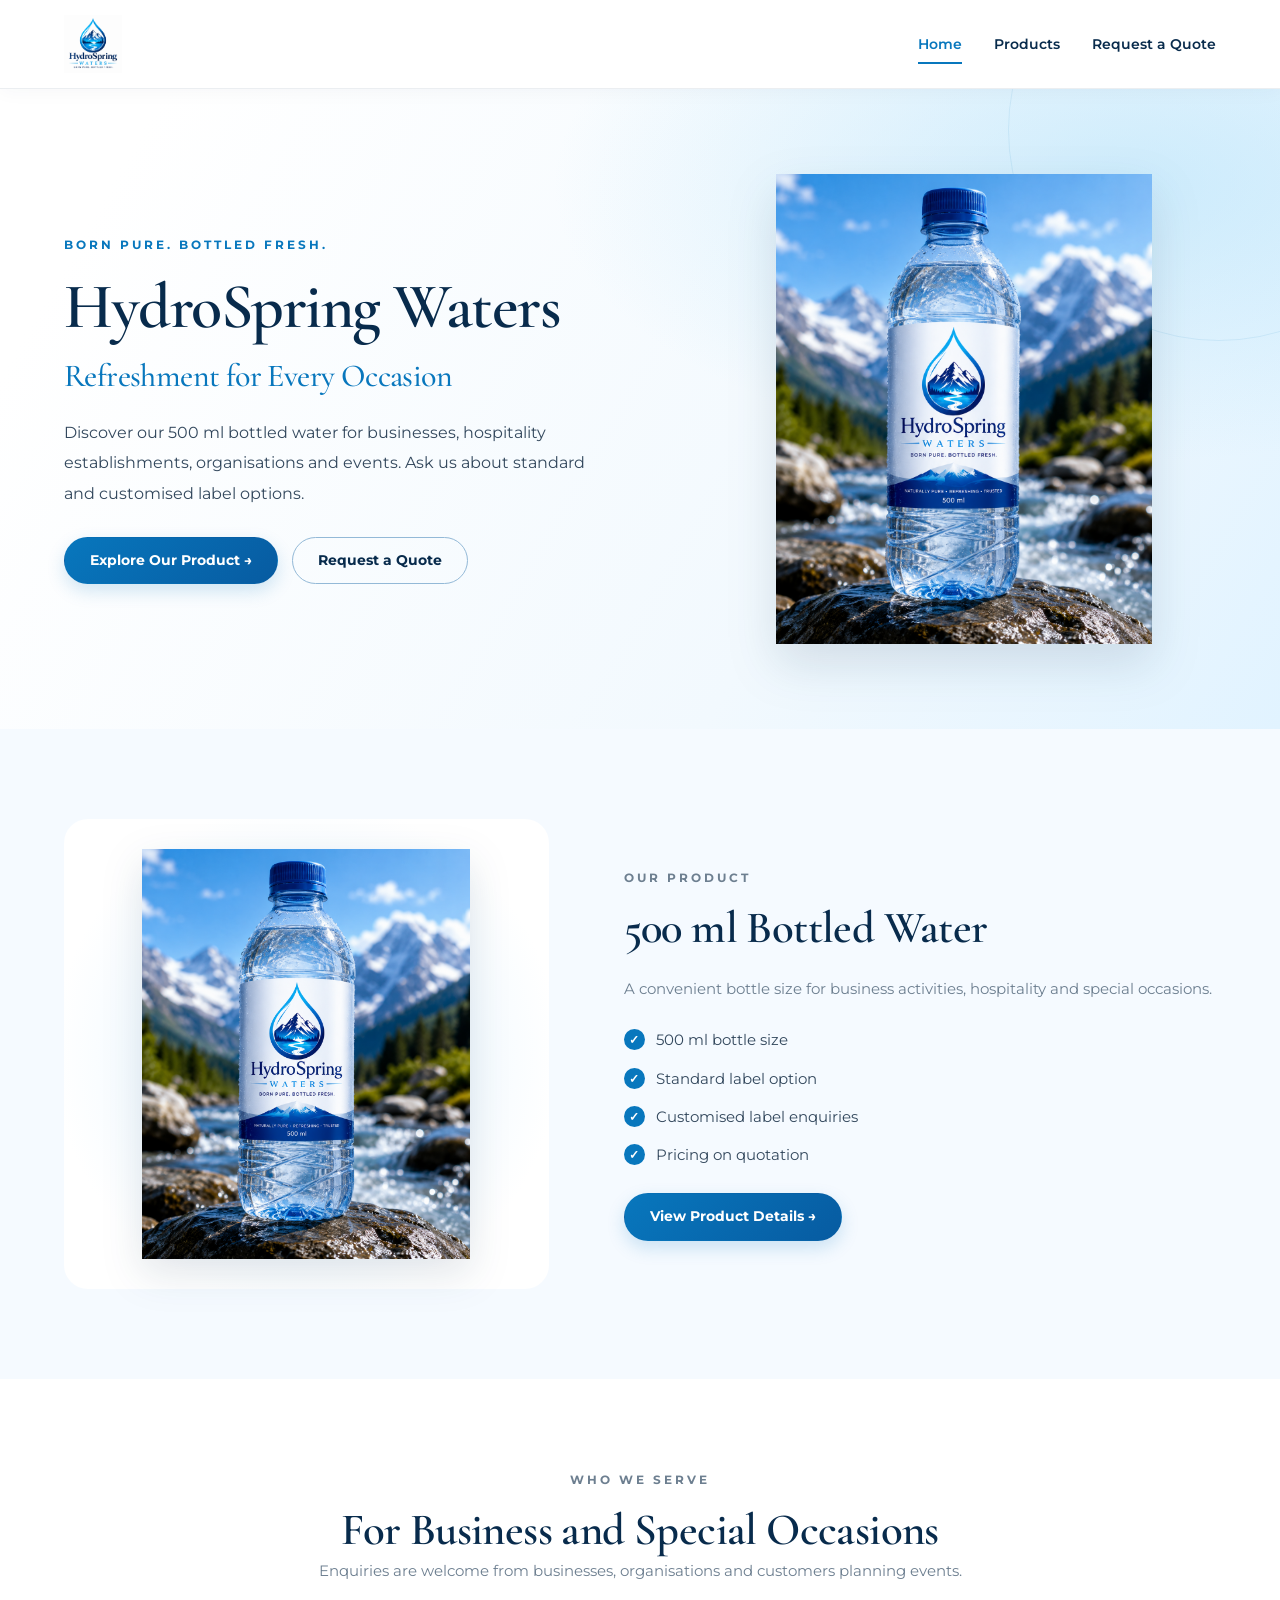
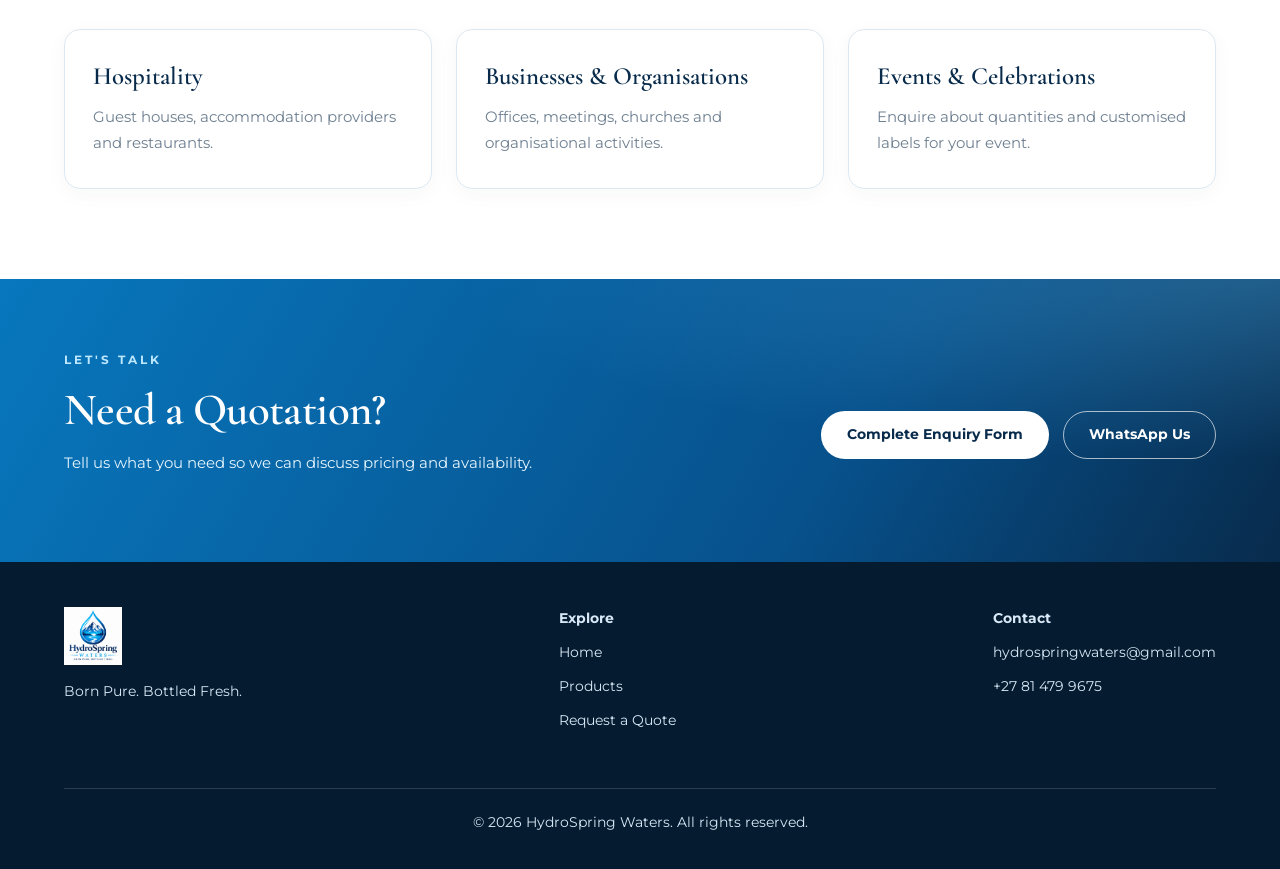
==== commit 3a717afa: "Update index.html" ====
--- a/index.html
+++ b/index.html
@@ -5,271 +5,230 @@
   <meta charset="UTF-8">
   <meta name="viewport" content="width=device-width, initial-scale=1.0">
 
-  <title>HydroSpring Waters | Refreshment for Every Occasion</title>
-
-  <meta name="description"
-    content="Discover HydroSpring Waters 500 ml bottled water. Enquire about standard and customised labels for your business, hospitality establishment or event.">
-
+  <title>HydroSpring Waters | Born Pure. Bottled Fresh.</title>
+  <meta name="description" content="Discover HydroSpring Waters 500 ml bottled water. Enquire about standard and customised labels for businesses, hospitality and events.">
   <meta name="theme-color" content="#082b4c">
 
-  <link rel="canonical"
-    href="https://u17146985-spec.github.io/HydroSpring-Waters/">
+  <link rel="canonical" href="https://u17146985-spec.github.io/HydroSpring-Waters/">
 
   <link rel="preconnect" href="https://fonts.googleapis.com">
   <link rel="preconnect" href="https://fonts.gstatic.com" crossorigin>
-
-  <link href="https://fonts.googleapis.com/css2?family=Cormorant+Garamond:wght@500;600;700&family=Montserrat:wght@400;500;600;700&display=swap"
-    rel="stylesheet">
+  <link href="https://fonts.googleapis.com/css2?family=Cormorant+Garamond:wght@500;600;700&family=Montserrat:wght@400;500;600;700&display=swap" rel="stylesheet">
 
   <link rel="stylesheet" href="style.css">
 </head>
 
 <body>
 
-  <!-- HEADER -->
-  <header class="site-header">
-    <div class="container nav-container">
-
-      <a class="brand" href="index.html" aria-label="HydroSpring Waters Home">
-        <span>HydroSpring</span>
-        <span style="display:block; text-align:center; font-size:0.68em;">
-          Waters
-        </span>
+<header class="site-header">
+  <div class="container nav-container">
+
+    <a class="brand" href="index.html" aria-label="HydroSpring Waters home">
+      <img
+        src="hydrospring-logo.png.png"
+        alt="HydroSpring Waters — Born Pure. Bottled Fresh."
+        class="site-logo">
+    </a>
+
+    <nav class="main-nav" aria-label="Main navigation">
+      <a href="index.html" aria-current="page">Home</a>
+      <a href="products.html">Products</a>
+      <a href="enquiry.html">Request a Quote</a>
+    </nav>
+
+  </div>
+</header>
+
+<main>
+
+  <!-- HERO -->
+  <section class="hero">
+    <div class="container hero-content">
+
+      <div class="hero-text">
+        <p class="eyebrow">BORN PURE. BOTTLED FRESH.</p>
+
+        <h1>HydroSpring Waters</h1>
+
+        <h2>Refreshment for Every Occasion</h2>
+
+        <p>
+          Discover our 500 ml bottled water for businesses,
+          hospitality establishments, organisations and events.
+          Ask us about standard and customised label options.
+        </p>
+
+        <div class="hero-actions">
+          <a class="btn btn-primary" href="products.html">
+            Explore Our Product &rarr;
+          </a>
+
+          <a class="btn btn-secondary" href="enquiry.html">
+            Request a Quote
+          </a>
+        </div>
+      </div>
+
+      <div class="hero-image">
+        <img
+          src="hydrospring-500ml.jpg.png"
+          alt="HydroSpring Waters 500 ml bottled water"
+          fetchpriority="high">
+      </div>
+
+    </div>
+  </section>
+
+  <!-- SHORT PRODUCT INTRODUCTION -->
+  <section class="section section-light">
+    <div class="container product-highlight">
+
+      <div class="product-highlight-image">
+        <img
+          src="hydrospring-500ml.jpg.png"
+          alt="HydroSpring Waters 500 ml bottle"
+          loading="lazy">
+      </div>
+
+      <div class="product-highlight-text">
+        <p class="eyebrow">OUR PRODUCT</p>
+
+        <h2>500 ml Bottled Water</h2>
+
+        <p>
+          A convenient bottle size for business activities,
+          hospitality and special occasions.
+        </p>
+
+        <ul>
+          <li>500 ml bottle size</li>
+          <li>Standard label option</li>
+          <li>Customised label enquiries</li>
+          <li>Pricing on quotation</li>
+        </ul>
+
+        <a class="btn btn-primary" href="products.html">
+          View Product Details &rarr;
+        </a>
+      </div>
+
+    </div>
+  </section>
+
+  <!-- WHO WE SERVE -->
+  <section class="section">
+    <div class="container">
+
+      <div class="section-heading">
+        <p class="eyebrow">WHO WE SERVE</p>
+        <h2>For Business and Special Occasions</h2>
+        <p>
+          Enquiries are welcome from businesses, organisations
+          and customers planning events.
+        </p>
+      </div>
+
+      <div class="features-grid">
+
+        <article class="card">
+          <h3>Hospitality</h3>
+          <p>Guest houses, accommodation providers and restaurants.</p>
+        </article>
+
+        <article class="card">
+          <h3>Businesses & Organisations</h3>
+          <p>Offices, meetings, churches and organisational activities.</p>
+        </article>
+
+        <article class="card">
+          <h3>Events & Celebrations</h3>
+          <p>Enquire about quantities and customised labels for your event.</p>
+        </article>
+
+      </div>
+    </div>
+  </section>
+
+  <!-- CONTACT CTA -->
+  <section class="cta-section">
+    <div class="container cta-content">
+
+      <div>
+        <p class="eyebrow">LET'S TALK</p>
+        <h2>Need a Quotation?</h2>
+        <p>
+          Tell us what you need so we can discuss pricing
+          and availability.
+        </p>
+      </div>
+
+      <div class="hero-actions">
+        <a class="btn btn-primary" href="enquiry.html">
+          Complete Enquiry Form
+        </a>
+
+        <a
+          class="btn btn-secondary"
+          href="https://wa.me/27814799675?text=Hello%20HydroSpring%20Waters%2C%20I%20would%20like%20to%20request%20a%20quotation."
+          target="_blank"
+          rel="noopener noreferrer">
+          WhatsApp Us
+        </a>
+      </div>
+
+    </div>
+  </section>
+
+</main>
+
+<footer class="site-footer">
+  <div class="container">
+
+    <div>
+      <a class="brand" href="index.html" aria-label="HydroSpring Waters home">
+        <img
+          src="hydrospring-logo.png.png"
+          alt="HydroSpring Waters"
+          class="site-logo">
       </a>
-
-      <nav class="main-nav" aria-label="Main navigation">
-        <a href="index.html" aria-current="page">Home</a>
-        <a href="products.html">Products</a>
-        <a href="enquiry.html">Request a Quote</a>
-      </nav>
-
-    </div>
-  </header>
-
-  <main>
-
-    <!-- HERO SECTION -->
-    <section class="hero">
-      <div class="container hero-content">
-
-        <div class="hero-text">
-
-          <p class="eyebrow">PURE · FRESH · RELIABLE</p>
-
-          <h1>HydroSpring Waters</h1>
-
-          <h2>Refreshment for Every Occasion</h2>
-
-          <p>
-            Discover our 500 ml bottled water for businesses,
-            hospitality establishments, organisations and events.
-            Ask us about standard and customised label options.
-          </p>
-
-          <div class="hero-actions">
-            <a class="btn btn-primary" href="products.html">
-              Explore Our Products &rarr;
-            </a>
-
-            <a class="btn btn-secondary" href="enquiry.html">
-              Request a Quote
-            </a>
-          </div>
-
-          <p style="margin-top:22px; font-size:0.85rem; color:#6d7f90;">
-            Bottled water enquiries for businesses and special occasions.
-          </p>
-
-        </div>
-
-        <div class="hero-image">
-          <img
-            src="hydrospring-500ml.jpg.png"
-            alt="HydroSpring Waters 500 ml bottled water"
-            fetchpriority="high">
-        </div>
-
-      </div>
-    </section>
-
-    <!-- PRODUCT SHOWCASE -->
-    <section class="section section-light">
-      <div class="container product-highlight">
-
-        <div class="product-highlight-image">
-          <img
-            src="hydrospring-500ml.jpg.png"
-            alt="HydroSpring Waters 500 ml bottle"
-            loading="lazy">
-        </div>
-
-        <div class="product-highlight-text">
-
-          <p class="eyebrow">OUR SIGNATURE PRODUCT</p>
-
-          <h2>500 ml Bottled Water</h2>
-
-          <p>
-            A convenient bottled-water option for hospitality,
-            business activities and special events.
-          </p>
-
-          <ul>
-            <li>500 ml bottle size</li>
-            <li>Standard label option</li>
-            <li>Customised label enquiries</li>
-            <li>Pricing provided on quotation</li>
-          </ul>
-
-          <a class="btn btn-primary" href="products.html">
-            View Product Details &rarr;
-          </a>
-
-        </div>
-
-      </div>
-    </section>
-
-    <!-- OUR CUSTOMERS -->
-    <section class="section">
-      <div class="container">
-
-        <div class="section-heading">
-          <p class="eyebrow">WHO WE SERVE</p>
-
-          <h2>Water for Your Business or Event</h2>
-
-          <p>
-            Tell us about your requirements and we'll help you
-            enquire about a suitable order.
-          </p>
-        </div>
-
-        <div class="features-grid">
-
-          <article class="card">
-            <h3>Hospitality</h3>
-
-            <p>
-              Guest houses, accommodation providers and restaurants.
-            </p>
-          </article>
-
-          <article class="card">
-            <h3>Businesses & Organisations</h3>
-
-            <p>
-              Offices, meetings, churches and organisational activities.
-            </p>
-          </article>
-
-          <article class="card">
-            <h3>Events & Celebrations</h3>
-
-            <p>
-              Enquire about quantities and customised labels
-              for your occasion.
-            </p>
-          </article>
-
-        </div>
-
-      </div>
-    </section>
-
-    <!-- CONTACT CALL TO ACTION -->
-    <section class="cta-section">
-      <div class="container cta-content">
-
-        <div>
-          <p class="eyebrow">LET'S TALK</p>
-
-          <h2>Request Your Quotation</h2>
-
-          <p>
-            Share your requirements with HydroSpring Waters
-            to enquire about pricing and availability.
-          </p>
-        </div>
-
-        <div class="hero-actions">
-
-          <a class="btn btn-primary" href="enquiry.html">
-            Complete Enquiry Form &rarr;
-          </a>
-
-          <a
-            class="btn btn-secondary"
-            href="https://wa.me/27814799675?text=Hello%20HydroSpring%20Waters%2C%20I%20would%20like%20to%20request%20a%20quotation."
-            target="_blank"
-            rel="noopener noreferrer">
-            WhatsApp Us
-          </a>
-
-        </div>
-
-      </div>
-    </section>
-
-  </main>
-
-  <!-- FOOTER -->
-  <footer class="site-footer">
-    <div class="container">
-
-      <div>
-        <a class="brand" href="index.html">
-          HydroSpring
-          <span style="display:block; text-align:center; font-size:0.68em;">
-            Waters
-          </span>
-        </a>
-
-        <p style="margin-top:15px;">
-          Refreshment for Every Occasion.
-        </p>
-      </div>
-
-      <div>
-        <p><strong>Explore</strong></p>
-        <p><a href="index.html">Home</a></p>
-        <p><a href="products.html">Products</a></p>
-        <p><a href="enquiry.html">Request a Quote</a></p>
-      </div>
-
-      <div>
-        <p><strong>Contact Us</strong></p>
-
-        <p>
-          <a href="mailto:hydrospringwaters@gmail.com">
-            hydrospringwaters@gmail.com
-          </a>
-        </p>
-
-        <p>
-          <a href="https://wa.me/27814799675"
-             target="_blank"
-             rel="noopener noreferrer">
-            WhatsApp: +27 81 479 9675
-          </a>
-        </p>
-      </div>
-
-      <div class="footer-bottom">
-        <p>
-          &copy; <span id="year"></span> HydroSpring Waters.
-          All rights reserved.
-        </p>
-      </div>
-
-    </div>
-  </footer>
-
-  <script>
-    document.getElementById("year").textContent =
-      new Date().getFullYear();
-  </script>
+      <p style="margin-top:15px;">Born Pure. Bottled Fresh.</p>
+    </div>
+
+    <div>
+      <p><strong>Explore</strong></p>
+      <p><a href="index.html">Home</a></p>
+      <p><a href="products.html">Products</a></p>
+      <p><a href="enquiry.html">Request a Quote</a></p>
+    </div>
+
+    <div>
+      <p><strong>Contact</strong></p>
+      <p>
+        <a href="mailto:hydrospringwaters@gmail.com">
+          hydrospringwaters@gmail.com
+        </a>
+      </p>
+      <p>
+        <a href="https://wa.me/27814799675">
+          +27 81 479 9675
+        </a>
+      </p>
+    </div>
+
+    <div class="footer-bottom">
+      <p>
+        &copy; <span id="year"></span> HydroSpring Waters.
+        All rights reserved.
+      </p>
+    </div>
+
+  </div>
+</footer>
+
+<script>
+  document.getElementById("year").textContent =
+    new Date().getFullYear();
+</script>
 
 </body>
 </html>
-
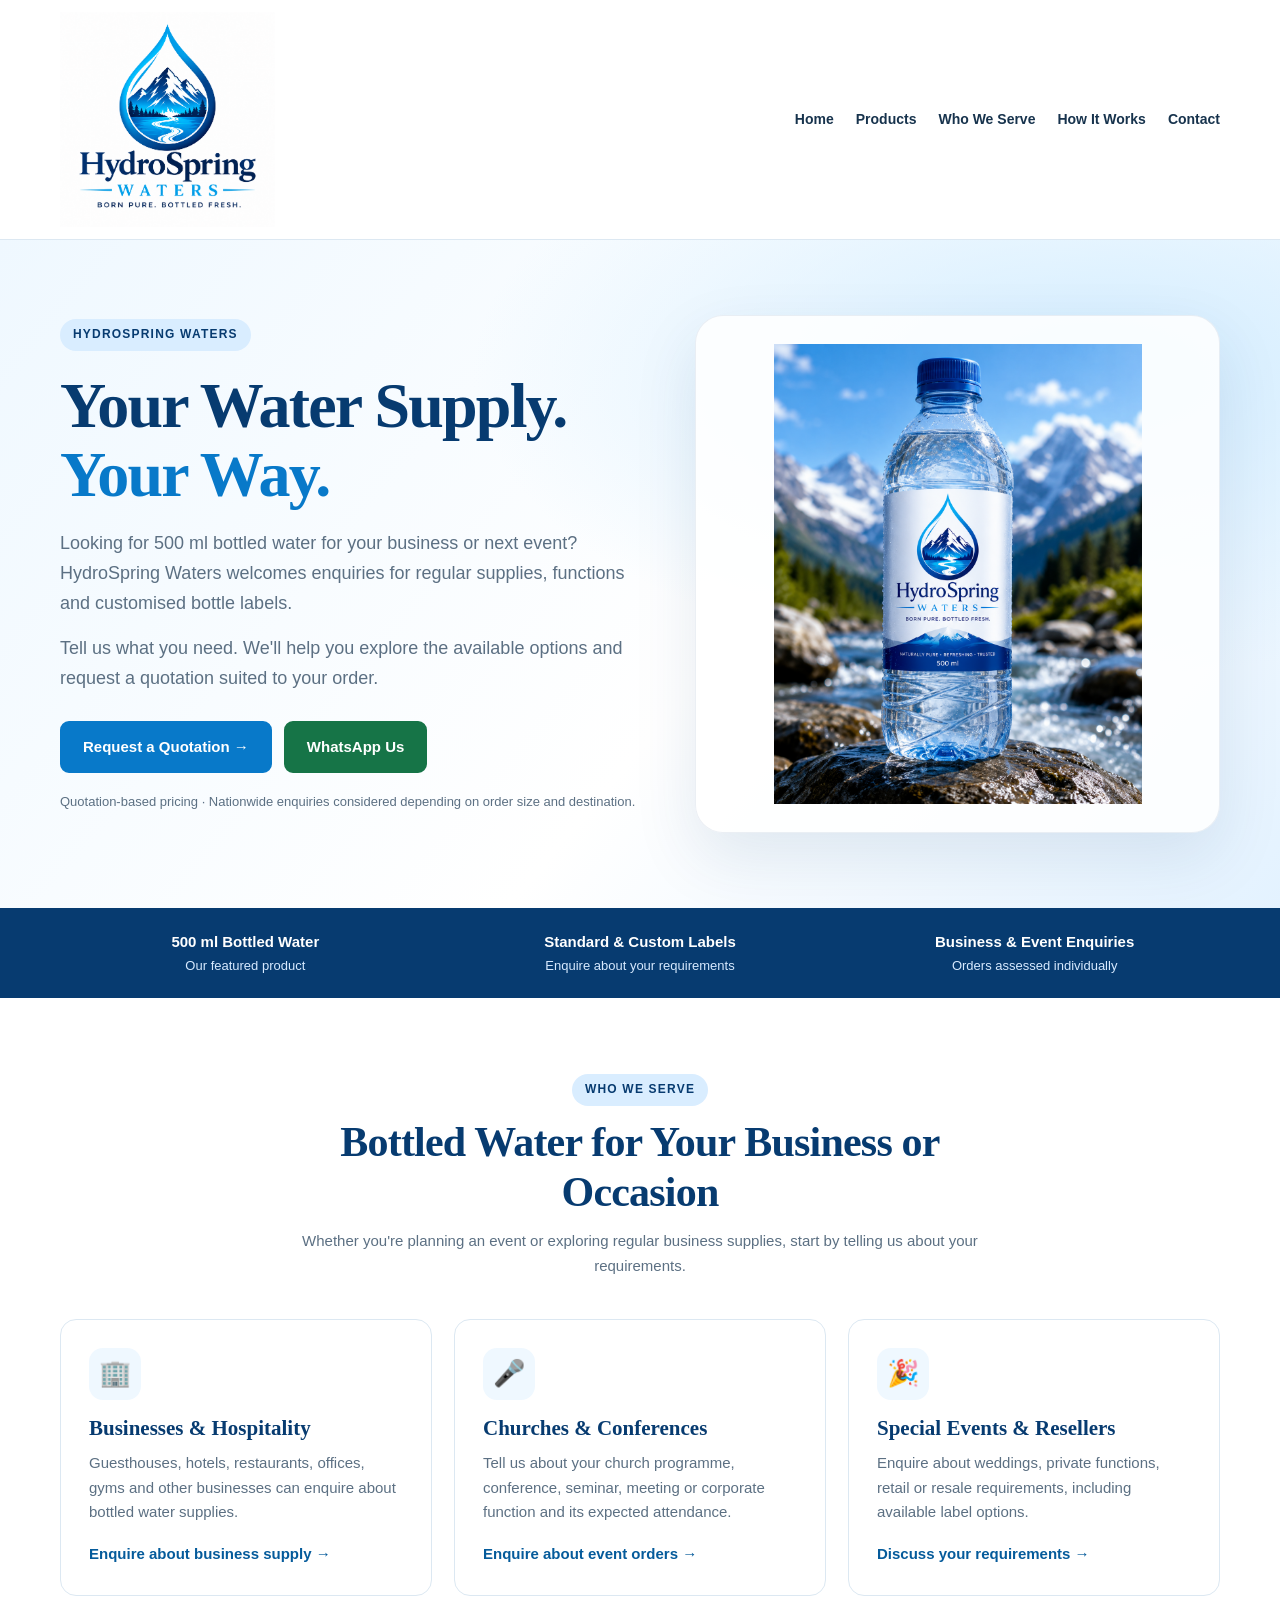
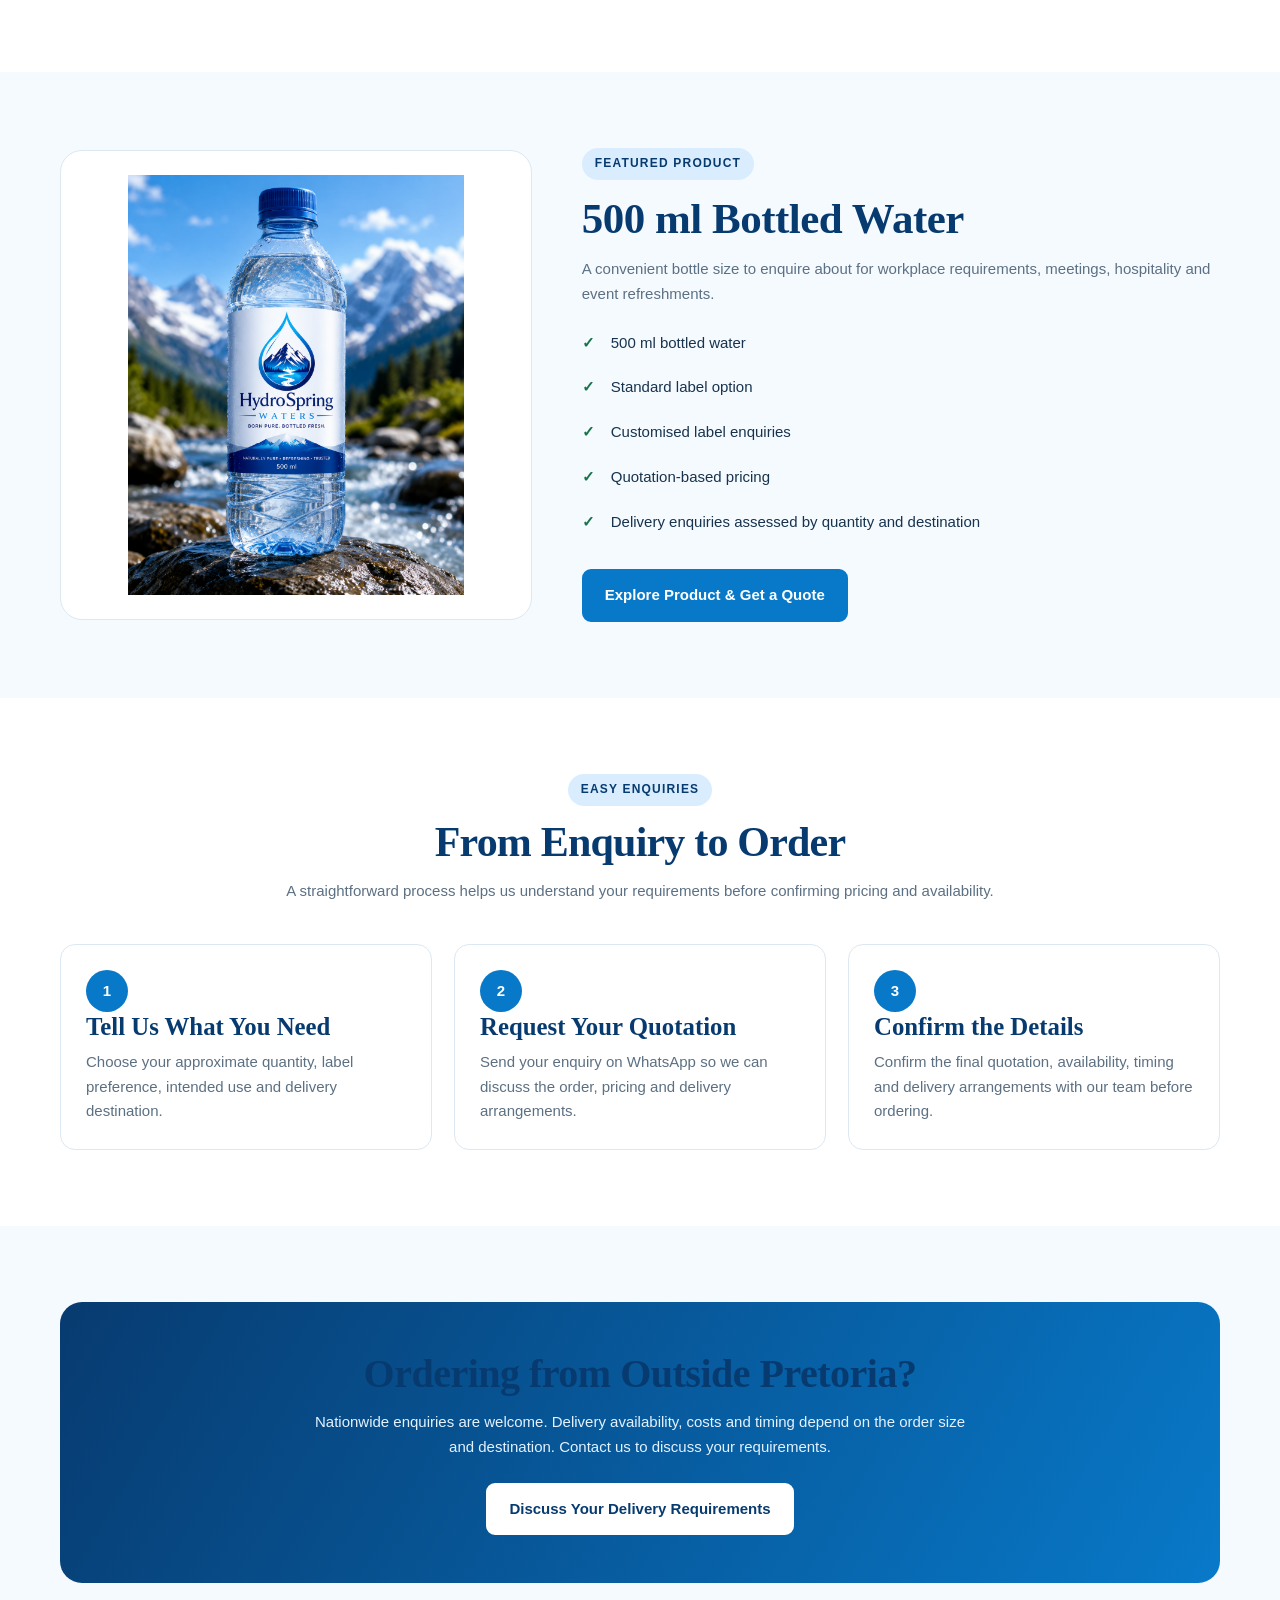
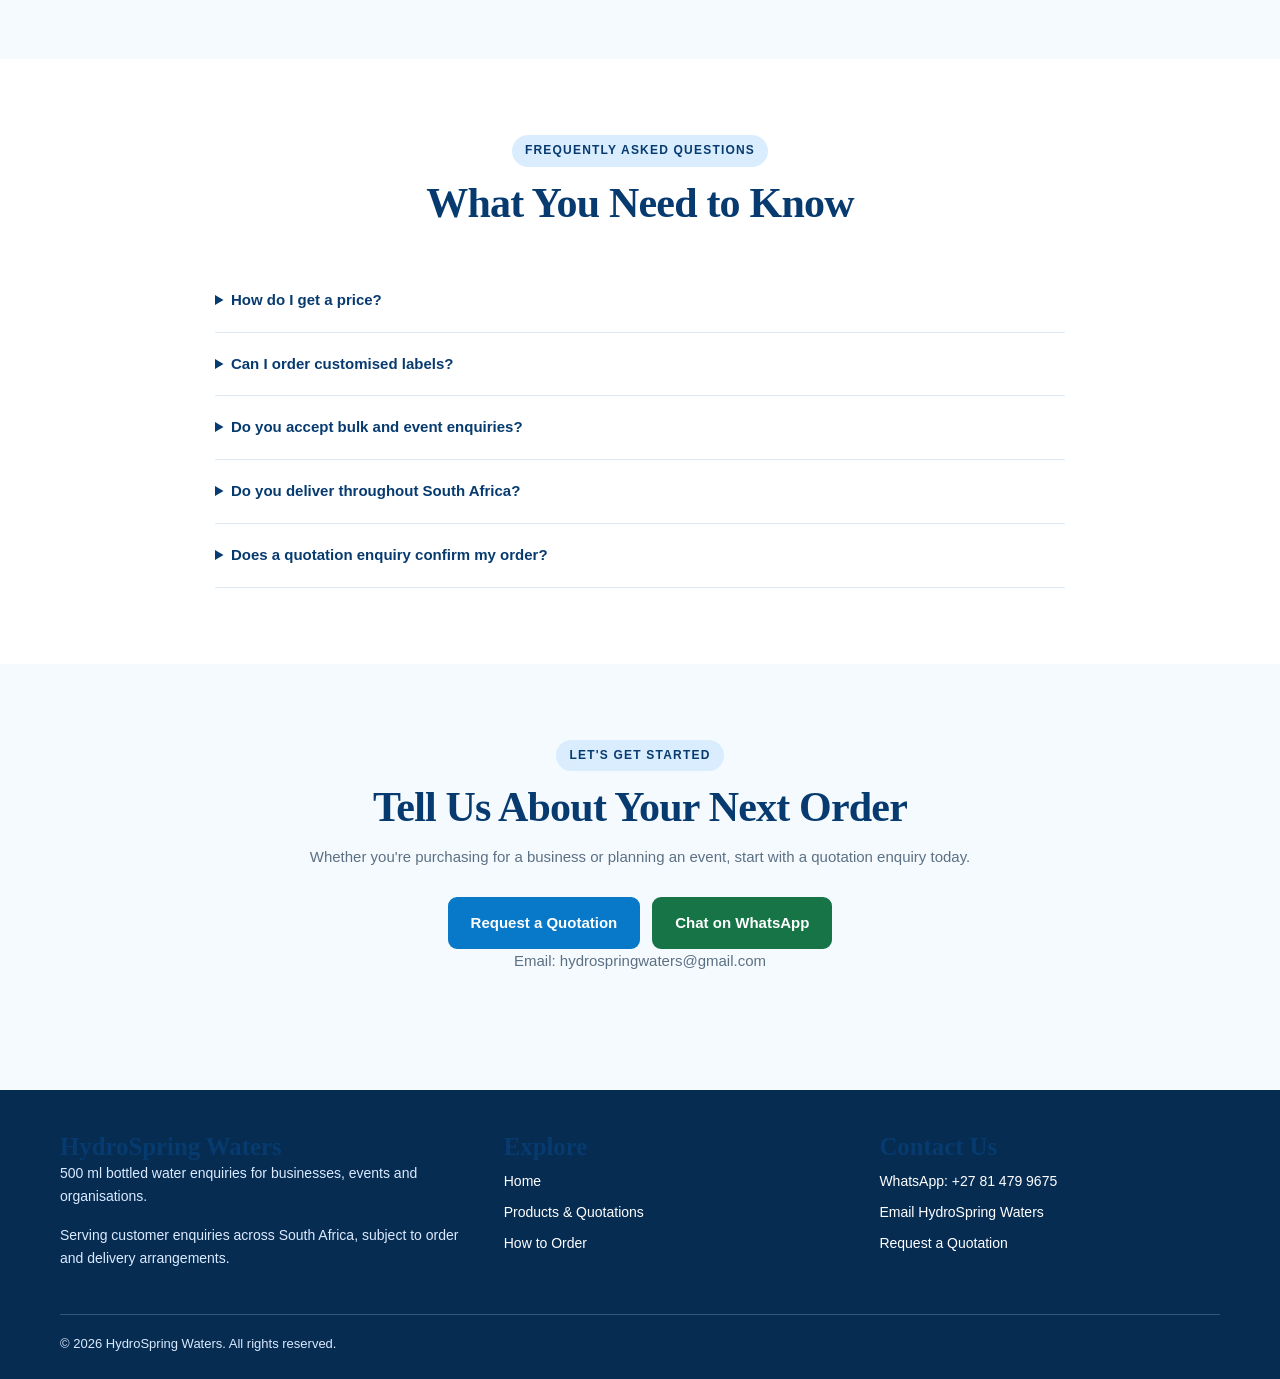
==== commit a39084e5: "Update index.html" ====
--- a/index.html
+++ b/index.html
@@ -1,232 +1,977 @@
 
 <!DOCTYPE html>
-<html lang="en">
+<html lang="en-ZA">
 <head>
   <meta charset="UTF-8">
-  <meta name="viewport" content="width=device-width, initial-scale=1.0">
-
-  <title>HydroSpring Waters | Born Pure. Bottled Fresh.</title>
-  <meta name="description" content="Discover HydroSpring Waters 500 ml bottled water. Enquire about standard and customised labels for businesses, hospitality and events.">
-  <meta name="theme-color" content="#082b4c">
+  <meta name="viewport" content="width=device-width, initial-scale=1">
+
+  <title>HydroSpring Waters | Bottled Water for Businesses & Events</title>
+  <meta name="description" content="HydroSpring Waters supplies 500 ml bottled water for businesses, churches, conferences and events. Request a quotation for standard or customised labels. Nationwide enquiries welcome, subject to order and destination.">
+  <meta name="theme-color" content="#073b70">
+  <meta property="og:title" content="HydroSpring Waters | Water for Business & Events">
+  <meta property="og:description" content="Enquire about 500 ml bottled water, business supplies and customised event labels. Request your quotation today.">
+  <meta property="og:type" content="website">
+  <meta property="og:url" content="https://u17146985-spec.github.io/HydroSpring-Waters/">
 
   <link rel="canonical" href="https://u17146985-spec.github.io/HydroSpring-Waters/">
-
-  <link rel="preconnect" href="https://fonts.googleapis.com">
-  <link rel="preconnect" href="https://fonts.gstatic.com" crossorigin>
-  <link href="https://fonts.googleapis.com/css2?family=Cormorant+Garamond:wght@500;600;700&family=Montserrat:wght@400;500;600;700&display=swap" rel="stylesheet">
-
   <link rel="stylesheet" href="style.css">
+
+  <style>
+    :root {
+      --navy: #073b70;
+      --blue: #0879c9;
+      --blue-dark: #055b9b;
+      --pale: #eff8ff;
+      --text: #17334d;
+      --muted: #5c7083;
+      --border: #dce8f2;
+      --white: #fff;
+      --green: #167447;
+    }
+
+    * { box-sizing: border-box; }
+
+    html { scroll-behavior: smooth; }
+
+    body {
+      margin: 0;
+      color: var(--text);
+      background: var(--white);
+      font-family: Arial, Helvetica, sans-serif;
+      line-height: 1.65;
+    }
+
+    img { max-width: 100%; }
+
+    a { color: inherit; }
+
+    .hs-container {
+      width: min(1160px, 92%);
+      margin-inline: auto;
+    }
+
+    .hs-header {
+      position: relative;
+      z-index: 5;
+      background: #fff;
+      border-bottom: 1px solid var(--border);
+    }
+
+    .hs-nav {
+      display: flex;
+      justify-content: space-between;
+      align-items: center;
+      gap: 24px;
+      min-height: 84px;
+      padding-block: 12px;
+    }
+
+    .hs-brand img {
+      display: block;
+      width: 215px;
+      max-width: 45vw;
+      height: auto;
+      object-fit: contain;
+    }
+
+    .hs-links {
+      display: flex;
+      align-items: center;
+      justify-content: flex-end;
+      flex-wrap: wrap;
+      gap: 22px;
+    }
+
+    .hs-links a {
+      text-decoration: none;
+      font-size: 14px;
+      font-weight: 700;
+    }
+
+    .hs-links a:hover { color: var(--blue); }
+
+    .hs-btn {
+      display: inline-flex;
+      justify-content: center;
+      align-items: center;
+      gap: 8px;
+      min-height: 49px;
+      padding: 12px 21px;
+      border: 2px solid var(--blue);
+      border-radius: 9px;
+      background: var(--blue);
+      color: #fff;
+      font-weight: 700;
+      font-size: 15px;
+      text-decoration: none;
+      text-align: center;
+      cursor: pointer;
+      transition: background .2s, transform .2s;
+    }
+
+    .hs-btn:hover {
+      background: var(--blue-dark);
+      border-color: var(--blue-dark);
+      transform: translateY(-1px);
+    }
+
+    .hs-btn-light {
+      background: #fff;
+      color: var(--navy);
+      border-color: #cbdfee;
+    }
+
+    .hs-btn-light:hover { color: #fff; }
+
+    .hs-btn-green {
+      background: var(--green);
+      border-color: var(--green);
+    }
+
+    .hs-btn-green:hover {
+      background: #105b38;
+      border-color: #105b38;
+    }
+
+    .hs-hero {
+      position: relative;
+      overflow: hidden;
+      padding: 75px 0;
+      background:
+        radial-gradient(ellipse at 85% 20%, #d1ecff 0%, transparent 40%),
+        linear-gradient(130deg, #eff8ff, #fff 58%, #e3f2ff);
+    }
+
+    .hs-hero-grid {
+      display: grid;
+      grid-template-columns: 1.05fr .95fr;
+      align-items: center;
+      gap: 55px;
+    }
+
+    .hs-kicker {
+      display: inline-block;
+      padding: 6px 13px;
+      border-radius: 99px;
+      background: #d9edff;
+      color: var(--navy);
+      font-size: 12px;
+      font-weight: 800;
+      letter-spacing: 1.2px;
+      text-transform: uppercase;
+    }
+
+    .hs-hero h1 {
+      margin: 20px 0;
+      max-width: 670px;
+      color: var(--navy);
+      font-size: clamp(38px, 5.1vw, 64px);
+      line-height: 1.08;
+      letter-spacing: -1.8px;
+    }
+
+    .hs-hero h1 span { color: var(--blue); }
+
+    .hs-hero-copy {
+      max-width: 570px;
+      color: var(--muted);
+      font-size: 18px;
+    }
+
+    .hs-actions {
+      display: flex;
+      flex-wrap: wrap;
+      gap: 12px;
+      margin-top: 27px;
+    }
+
+    .hs-reassurance {
+      margin-top: 18px;
+      color: var(--muted);
+      font-size: 13px;
+    }
+
+    .hs-visual {
+      display: flex;
+      align-items: center;
+      justify-content: center;
+      min-height: 390px;
+      padding: 28px;
+      border: 1px solid rgba(7,59,112,.08);
+      border-radius: 28px;
+      background: rgba(255,255,255,.85);
+      box-shadow: 0 25px 65px rgba(7,59,112,.10);
+    }
+
+    .hs-visual img {
+      display: block;
+      width: 100%;
+      max-width: 410px;
+      max-height: 460px;
+      object-fit: contain;
+    }
+
+    .hs-trust-strip {
+      padding: 22px 0;
+      background: var(--navy);
+      color: #fff;
+    }
+
+    .hs-trust-grid {
+      display: grid;
+      grid-template-columns: repeat(3, 1fr);
+      gap: 24px;
+      text-align: center;
+    }
+
+    .hs-trust-item strong {
+      display: block;
+      font-size: 15px;
+    }
+
+    .hs-trust-item span {
+      display: block;
+      color: #d7eaff;
+      font-size: 13px;
+    }
+
+    .hs-section { padding: 76px 0; }
+
+    .hs-soft { background: #f5faff; }
+
+    .hs-section-heading {
+      max-width: 720px;
+      margin: 0 auto 40px;
+      text-align: center;
+    }
+
+    .hs-section-heading h2 {
+      margin: 12px 0;
+      color: var(--navy);
+      font-size: clamp(29px, 4vw, 42px);
+      line-height: 1.18;
+      letter-spacing: -.8px;
+    }
+
+    .hs-section-heading p { color: var(--muted); }
+
+    .hs-grid {
+      display: grid;
+      grid-template-columns: repeat(3, minmax(0, 1fr));
+      gap: 22px;
+    }
+
+    .hs-card {
+      padding: 28px;
+      border: 1px solid var(--border);
+      border-radius: 16px;
+      background: #fff;
+      transition: box-shadow .2s, transform .2s;
+    }
+
+    .hs-card:hover {
+      transform: translateY(-3px);
+      box-shadow: 0 15px 35px rgba(7,59,112,.08);
+    }
+
+    .hs-icon {
+      display: inline-flex;
+      align-items: center;
+      justify-content: center;
+      width: 52px;
+      height: 52px;
+      border-radius: 14px;
+      background: var(--pale);
+      font-size: 26px;
+    }
+
+    .hs-card h3 {
+      margin: 15px 0 9px;
+      color: var(--navy);
+      font-size: 21px;
+      line-height: 1.3;
+    }
+
+    .hs-card p {
+      margin: 0 0 17px;
+      color: var(--muted);
+      font-size: 15px;
+    }
+
+    .hs-text-link {
+      color: var(--blue-dark);
+      font-weight: 700;
+      text-decoration: none;
+    }
+
+    .hs-text-link:hover { text-decoration: underline; }
+
+    .hs-product-grid {
+      display: grid;
+      grid-template-columns: .85fr 1.15fr;
+      align-items: center;
+      gap: 50px;
+    }
+
+    .hs-product-photo {
+      display: flex;
+      justify-content: center;
+      align-items: center;
+      min-height: 350px;
+      padding: 24px;
+      border-radius: 22px;
+      background: #fff;
+      border: 1px solid var(--border);
+    }
+
+    .hs-product-photo img {
+      display: block;
+      width: 100%;
+      max-width: 360px;
+      max-height: 420px;
+      object-fit: contain;
+    }
+
+    .hs-product-copy h2 {
+      margin: 14px 0;
+      color: var(--navy);
+      font-size: clamp(30px, 4vw, 43px);
+      line-height: 1.15;
+    }
+
+    .hs-product-copy p { color: var(--muted); }
+
+    .hs-check-list {
+      display: grid;
+      gap: 12px;
+      margin: 24px 0;
+      padding: 0;
+      list-style: none;
+    }
+
+    .hs-check-list li {
+      position: relative;
+      padding-left: 29px;
+    }
+
+    .hs-check-list li::before {
+      position: absolute;
+      left: 0;
+      content: "✓";
+      color: var(--green);
+      font-weight: 800;
+    }
+
+    .hs-steps {
+      display: grid;
+      grid-template-columns: repeat(3, minmax(0, 1fr));
+      gap: 22px;
+      counter-reset: step;
+    }
+
+    .hs-step {
+      padding: 25px;
+      border-radius: 15px;
+      background: #fff;
+      border: 1px solid var(--border);
+      counter-increment: step;
+    }
+
+    .hs-step::before {
+      display: flex;
+      justify-content: center;
+      align-items: center;
+      width: 42px;
+      height: 42px;
+      border-radius: 50%;
+      background: var(--blue);
+      color: #fff;
+      font-weight: 800;
+      content: counter(step);
+    }
+
+    .hs-step h3 {
+      margin-bottom: 8px;
+      color: var(--navy);
+    }
+
+    .hs-step p {
+      margin-bottom: 0;
+      color: var(--muted);
+      font-size: 15px;
+    }
+
+    .hs-banner {
+      padding: 48px;
+      border-radius: 22px;
+      background: linear-gradient(120deg, #073b70, #0879c9);
+      color: #fff;
+      text-align: center;
+    }
+
+    .hs-banner h2 {
+      margin: 0 0 12px;
+      font-size: clamp(28px, 4vw, 40px);
+      line-height: 1.2;
+    }
+
+    .hs-banner p {
+      max-width: 670px;
+      margin: 0 auto 23px;
+      color: #e3f2ff;
+    }
+
+    .hs-banner .hs-btn {
+      background: #fff;
+      border-color: #fff;
+      color: var(--navy);
+    }
+
+    .hs-banner .hs-btn:hover {
+      background: #e5f3ff;
+      border-color: #e5f3ff;
+    }
+
+    .hs-faq {
+      max-width: 850px;
+      margin: 0 auto;
+    }
+
+    .hs-faq details {
+      padding: 19px 0;
+      border-bottom: 1px solid var(--border);
+    }
+
+    .hs-faq summary {
+      color: var(--navy);
+      font-weight: 700;
+      cursor: pointer;
+    }
+
+    .hs-faq details p { color: var(--muted); }
+
+    .hs-footer {
+      padding: 42px 0 24px;
+      background: #062c52;
+      color: #fff;
+    }
+
+    .hs-footer-grid {
+      display: grid;
+      grid-template-columns: 1.2fr 1fr 1fr;
+      gap: 35px;
+      padding-bottom: 28px;
+    }
+
+    .hs-footer h3 { margin-top: 0; }
+
+    .hs-footer p {
+      color: #dbeaff;
+      font-size: 14px;
+    }
+
+    .hs-footer a { color: #fff; }
+
+    .hs-footer-links {
+      display: grid;
+      gap: 8px;
+      align-content: start;
+    }
+
+    .hs-footer-links a {
+      font-size: 14px;
+      text-decoration: none;
+    }
+
+    .hs-footer-links a:hover { text-decoration: underline; }
+
+    .hs-copyright {
+      padding-top: 18px;
+      border-top: 1px solid rgba(255,255,255,.2);
+      color: #dbeaff;
+      font-size: 13px;
+    }
+
+    .hs-mobile-cta { display: none; }
+
+    @media (max-width: 800px) {
+      .hs-nav {
+        align-items: flex-start;
+        flex-direction: column;
+      }
+
+      .hs-links {
+        justify-content: flex-start;
+        gap: 12px 18px;
+      }
+
+      .hs-hero { padding: 48px 0; }
+
+      .hs-hero-grid,
+      .hs-product-grid { grid-template-columns: 1fr; }
+
+      .hs-hero-grid { gap: 30px; }
+
+      .hs-visual { min-height: 290px; }
+
+      .hs-visual img { max-height: 340px; }
+
+      .hs-grid,
+      .hs-steps { grid-template-columns: 1fr; }
+
+      .hs-product-grid { gap: 28px; }
+
+      .hs-product-photo { min-height: 270px; }
+
+      .hs-section { padding: 52px 0; }
+
+      .hs-footer-grid { grid-template-columns: 1fr 1fr; }
+
+      .hs-footer-grid > :first-child { grid-column: 1 / -1; }
+    }
+
+    @media (max-width: 480px) {
+      .hs-hero h1 { letter-spacing: -1px; }
+
+      .hs-trust-grid { grid-template-columns: 1fr; gap: 17px; }
+
+      .hs-actions { flex-direction: column; }
+
+      .hs-actions .hs-btn { width: 100%; }
+
+      .hs-banner { padding: 30px 20px; }
+
+      .hs-footer-grid { grid-template-columns: 1fr; }
+
+      .hs-footer-grid > :first-child { grid-column: auto; }
+
+      .hs-mobile-cta {
+        position: fixed;
+        z-index: 10;
+        right: 12px;
+        bottom: 12px;
+        left: 12px;
+        display: block;
+        padding: 6px;
+        border: 1px solid var(--border);
+        border-radius: 12px;
+        background: rgba(255,255,255,.97);
+        box-shadow: 0 5px 25px rgba(7,59,112,.18);
+      }
+
+      .hs-mobile-cta .hs-btn { width: 100%; }
+
+      body { padding-bottom: 76px; }
+    }
+
+    @media (prefers-reduced-motion: reduce) {
+      html { scroll-behavior: auto; }
+
+      *, *::before, *::after {
+        transition: none !important;
+      }
+    }
+  </style>
+
+  <script type="application/ld+json">
+  {
+    "@context": "https://schema.org",
+    "@type": "Organization",
+    "name": "HydroSpring Waters",
+    "url": "https://u17146985-spec.github.io/HydroSpring-Waters/",
+    "email": "hydrospringwaters@gmail.com",
+    "telephone": "+27814799675",
+    "description": "500 ml bottled water enquiries for businesses and events, with standard and customised label options."
+  }
+  </script>
 </head>
 
 <body>
 
-<header class="site-header">
-  <div class="container nav-container">
-
-    <a class="brand" href="index.html" aria-label="HydroSpring Waters home">
-      <img
-        src="hydrospring-logo.png.png"
-        alt="HydroSpring Waters — Born Pure. Bottled Fresh."
-        class="site-logo">
+<header class="hs-header">
+  <div class="hs-container hs-nav">
+    <a class="hs-brand" href="index.html" aria-label="HydroSpring Waters home">
+      <img src="hydrospring-logo.png.png" alt="HydroSpring Waters logo">
     </a>
 
-    <nav class="main-nav" aria-label="Main navigation">
+    <nav class="hs-links" aria-label="Main navigation">
       <a href="index.html" aria-current="page">Home</a>
       <a href="products.html">Products</a>
-      <a href="enquiry.html">Request a Quote</a>
+      <a href="#customers">Who We Serve</a>
+      <a href="#how-it-works">How It Works</a>
+      <a href="#contact">Contact</a>
     </nav>
-
   </div>
 </header>
 
 <main>
 
-  <!-- HERO -->
-  <section class="hero">
-    <div class="container hero-content">
-
-      <div class="hero-text">
-        <p class="eyebrow">BORN PURE. BOTTLED FRESH.</p>
-
-        <h1>HydroSpring Waters</h1>
-
-        <h2>Refreshment for Every Occasion</h2>
-
-        <p>
-          Discover our 500 ml bottled water for businesses,
-          hospitality establishments, organisations and events.
-          Ask us about standard and customised label options.
+  <!-- Main sales message -->
+  <section class="hs-hero">
+    <div class="hs-container hs-hero-grid">
+
+      <div>
+        <span class="hs-kicker">HydroSpring Waters</span>
+
+        <h1>
+          Your Water Supply.<br>
+          <span>Your Way.</span>
+        </h1>
+
+        <p class="hs-hero-copy">
+          Looking for 500 ml bottled water for your business or next event?
+          HydroSpring Waters welcomes enquiries for regular supplies,
+          functions and customised bottle labels.
         </p>
 
-        <div class="hero-actions">
-          <a class="btn btn-primary" href="products.html">
-            Explore Our Product &rarr;
+        <p class="hs-hero-copy">
+          Tell us what you need. We'll help you explore the available
+          options and request a quotation suited to your order.
+        </p>
+
+        <div class="hs-actions">
+          <a class="hs-btn" href="products.html#quote">
+            Request a Quotation →
           </a>
 
-          <a class="btn btn-secondary" href="enquiry.html">
-            Request a Quote
+          <a class="hs-btn hs-btn-green"
+             href="https://wa.me/27814799675?text=Hello%20HydroSpring%20Waters%2C%20I%20would%20like%20to%20enquire%20about%20500ml%20bottled%20water.">
+            WhatsApp Us
           </a>
         </div>
-      </div>
-
-      <div class="hero-image">
+
+        <p class="hs-reassurance">
+          Quotation-based pricing · Nationwide enquiries considered
+          depending on order size and destination.
+        </p>
+      </div>
+
+      <div class="hs-visual">
         <img
           src="hydrospring-500ml.jpg.png"
           alt="HydroSpring Waters 500 ml bottled water"
-          fetchpriority="high">
+          fetchpriority="high"
+        >
       </div>
 
     </div>
   </section>
 
-  <!-- SHORT PRODUCT INTRODUCTION -->
-  <section class="section section-light">
-    <div class="container product-highlight">
-
-      <div class="product-highlight-image">
+  <!-- Business facts without unverified claims -->
+  <section class="hs-trust-strip" aria-label="Our offering">
+    <div class="hs-container hs-trust-grid">
+      <div class="hs-trust-item">
+        <strong>500 ml Bottled Water</strong>
+        <span>Our featured product</span>
+      </div>
+      <div class="hs-trust-item">
+        <strong>Standard & Custom Labels</strong>
+        <span>Enquire about your requirements</span>
+      </div>
+      <div class="hs-trust-item">
+        <strong>Business & Event Enquiries</strong>
+        <span>Orders assessed individually</span>
+      </div>
+    </div>
+  </section>
+
+  <!-- Audience targeting -->
+  <section class="hs-section" id="customers">
+    <div class="hs-container">
+
+      <div class="hs-section-heading">
+        <span class="hs-kicker">Who We Serve</span>
+        <h2>Bottled Water for Your Business or Occasion</h2>
+        <p>
+          Whether you're planning an event or exploring regular business
+          supplies, start by telling us about your requirements.
+        </p>
+      </div>
+
+      <div class="hs-grid">
+
+        <article class="hs-card">
+          <span class="hs-icon" aria-hidden="true">🏢</span>
+          <h3>Businesses & Hospitality</h3>
+          <p>
+            Guesthouses, hotels, restaurants, offices, gyms and other
+            businesses can enquire about bottled water supplies.
+          </p>
+          <a class="hs-text-link" href="products.html#quote">
+            Enquire about business supply →
+          </a>
+        </article>
+
+        <article class="hs-card">
+          <span class="hs-icon" aria-hidden="true">🎤</span>
+          <h3>Churches & Conferences</h3>
+          <p>
+            Tell us about your church programme, conference, seminar,
+            meeting or corporate function and its expected attendance.
+          </p>
+          <a class="hs-text-link" href="products.html#quote">
+            Enquire about event orders →
+          </a>
+        </article>
+
+        <article class="hs-card">
+          <span class="hs-icon" aria-hidden="true">🎉</span>
+          <h3>Special Events & Resellers</h3>
+          <p>
+            Enquire about weddings, private functions, retail or resale
+            requirements, including available label options.
+          </p>
+          <a class="hs-text-link" href="products.html#quote">
+            Discuss your requirements →
+          </a>
+        </article>
+
+      </div>
+    </div>
+  </section>
+
+  <!-- Featured product -->
+  <section class="hs-section hs-soft">
+    <div class="hs-container hs-product-grid">
+
+      <div class="hs-product-photo">
         <img
           src="hydrospring-500ml.jpg.png"
           alt="HydroSpring Waters 500 ml bottle"
-          loading="lazy">
-      </div>
-
-      <div class="product-highlight-text">
-        <p class="eyebrow">OUR PRODUCT</p>
+          loading="lazy"
+        >
+      </div>
+
+      <div class="hs-product-copy">
+        <span class="hs-kicker">Featured Product</span>
 
         <h2>500 ml Bottled Water</h2>
 
         <p>
-          A convenient bottle size for business activities,
-          hospitality and special occasions.
+          A convenient bottle size to enquire about for workplace
+          requirements, meetings, hospitality and event refreshments.
         </p>
 
-        <ul>
-          <li>500 ml bottle size</li>
+        <ul class="hs-check-list">
+          <li>500 ml bottled water</li>
           <li>Standard label option</li>
           <li>Customised label enquiries</li>
-          <li>Pricing on quotation</li>
+          <li>Quotation-based pricing</li>
+          <li>Delivery enquiries assessed by quantity and destination</li>
         </ul>
 
-        <a class="btn btn-primary" href="products.html">
-          View Product Details &rarr;
-        </a>
+        <div class="hs-actions">
+          <a class="hs-btn" href="products.html">
+            Explore Product & Get a Quote
+          </a>
+        </div>
       </div>
 
     </div>
   </section>
 
-  <!-- WHO WE SERVE -->
-  <section class="section">
-    <div class="container">
-
-      <div class="section-heading">
-        <p class="eyebrow">WHO WE SERVE</p>
-        <h2>For Business and Special Occasions</h2>
+  <!-- Conversion process -->
+  <section class="hs-section" id="how-it-works">
+    <div class="hs-container">
+
+      <div class="hs-section-heading">
+        <span class="hs-kicker">Easy Enquiries</span>
+        <h2>From Enquiry to Order</h2>
         <p>
-          Enquiries are welcome from businesses, organisations
-          and customers planning events.
+          A straightforward process helps us understand your requirements
+          before confirming pricing and availability.
         </p>
       </div>
 
-      <div class="features-grid">
-
-        <article class="card">
-          <h3>Hospitality</h3>
-          <p>Guest houses, accommodation providers and restaurants.</p>
+      <div class="hs-steps">
+
+        <article class="hs-step">
+          <h3>Tell Us What You Need</h3>
+          <p>
+            Choose your approximate quantity, label preference,
+            intended use and delivery destination.
+          </p>
         </article>
 
-        <article class="card">
-          <h3>Businesses & Organisations</h3>
-          <p>Offices, meetings, churches and organisational activities.</p>
+        <article class="hs-step">
+          <h3>Request Your Quotation</h3>
+          <p>
+            Send your enquiry on WhatsApp so we can discuss the order,
+            pricing and delivery arrangements.
+          </p>
         </article>
 
-        <article class="card">
-          <h3>Events & Celebrations</h3>
-          <p>Enquire about quantities and customised labels for your event.</p>
+        <article class="hs-step">
+          <h3>Confirm the Details</h3>
+          <p>
+            Confirm the final quotation, availability, timing and
+            delivery arrangements with our team before ordering.
+          </p>
         </article>
 
       </div>
     </div>
   </section>
 
-  <!-- CONTACT CTA -->
-  <section class="cta-section">
-    <div class="container cta-content">
-
-      <div>
-        <p class="eyebrow">LET'S TALK</p>
-        <h2>Need a Quotation?</h2>
+  <!-- Delivery coverage -->
+  <section class="hs-section hs-soft">
+    <div class="hs-container">
+
+      <div class="hs-banner">
+        <h2>Ordering from Outside Pretoria?</h2>
         <p>
-          Tell us what you need so we can discuss pricing
-          and availability.
+          Nationwide enquiries are welcome. Delivery availability,
+          costs and timing depend on the order size and destination.
+          Contact us to discuss your requirements.
         </p>
-      </div>
-
-      <div class="hero-actions">
-        <a class="btn btn-primary" href="enquiry.html">
-          Complete Enquiry Form
-        </a>
-
-        <a
-          class="btn btn-secondary"
-          href="https://wa.me/27814799675?text=Hello%20HydroSpring%20Waters%2C%20I%20would%20like%20to%20request%20a%20quotation."
-          target="_blank"
-          rel="noopener noreferrer">
-          WhatsApp Us
+        <a class="hs-btn"
+           href="products.html#quote">
+          Discuss Your Delivery Requirements
         </a>
       </div>
 
     </div>
   </section>
 
+  <!-- FAQs -->
+  <section class="hs-section">
+    <div class="hs-container">
+
+      <div class="hs-section-heading">
+        <span class="hs-kicker">Frequently Asked Questions</span>
+        <h2>What You Need to Know</h2>
+      </div>
+
+      <div class="hs-faq">
+
+        <details>
+          <summary>How do I get a price?</summary>
+          <p>
+            Pricing is provided on quotation. Use the product enquiry
+            form to tell us your approximate quantity, label preference
+            and delivery destination.
+          </p>
+        </details>
+
+        <details>
+          <summary>Can I order customised labels?</summary>
+          <p>
+            You can enquire about customised bottle labels for your
+            business or event. We will need to discuss your requirements
+            and confirm the available options.
+          </p>
+        </details>
+
+        <details>
+          <summary>Do you accept bulk and event enquiries?</summary>
+          <p>
+            Yes, you can submit enquiries for business supplies,
+            conferences, church programmes and other events. Final
+            availability and order arrangements must be confirmed.
+          </p>
+        </details>
+
+        <details>
+          <summary>Do you deliver throughout South Africa?</summary>
+          <p>
+            Nationwide enquiries may be considered depending on order
+            size and destination. Contact us to confirm whether delivery
+            is available for your specific order.
+          </p>
+        </details>
+
+        <details>
+          <summary>Does a quotation enquiry confirm my order?</summary>
+          <p>
+            No. An enquiry is the first step. Your order is confirmed
+            only after the quotation, availability and arrangements
+            have been agreed with HydroSpring Waters.
+          </p>
+        </details>
+
+      </div>
+    </div>
+  </section>
+
+  <!-- Final call to action -->
+  <section class="hs-section hs-soft" id="contact">
+    <div class="hs-container">
+
+      <div class="hs-section-heading">
+        <span class="hs-kicker">Let's Get Started</span>
+        <h2>Tell Us About Your Next Order</h2>
+        <p>
+          Whether you're purchasing for a business or planning an event,
+          start with a quotation enquiry today.
+        </p>
+
+        <div class="hs-actions" style="justify-content:center">
+          <a class="hs-btn" href="products.html#quote">
+            Request a Quotation
+          </a>
+
+          <a class="hs-btn hs-btn-green"
+             href="https://wa.me/27814799675?text=Hello%20HydroSpring%20Waters%2C%20I%20would%20like%20to%20discuss%20a%20bottled%20water%20order.">
+            Chat on WhatsApp
+          </a>
+        </div>
+
+        <p>
+          Email:
+          <a href="mailto:hydrospringwaters@gmail.com">
+            hydrospringwaters@gmail.com
+          </a>
+        </p>
+      </div>
+
+    </div>
+  </section>
+
 </main>
 
-<footer class="site-footer">
-  <div class="container">
-
-    <div>
-      <a class="brand" href="index.html" aria-label="HydroSpring Waters home">
-        <img
-          src="hydrospring-logo.png.png"
-          alt="HydroSpring Waters"
-          class="site-logo">
-      </a>
-      <p style="margin-top:15px;">Born Pure. Bottled Fresh.</p>
+<footer class="hs-footer">
+  <div class="hs-container">
+
+    <div class="hs-footer-grid">
+      <div>
+        <h3>HydroSpring Waters</h3>
+        <p>
+          500 ml bottled water enquiries for businesses, events and
+          organisations.
+        </p>
+        <p>Serving customer enquiries across South Africa, subject to order and delivery arrangements.</p>
+      </div>
+
+      <div class="hs-footer-links">
+        <h3>Explore</h3>
+        <a href="index.html">Home</a>
+        <a href="products.html">Products & Quotations</a>
+        <a href="products.html#ordering">How to Order</a>
+      </div>
+
+      <div class="hs-footer-links">
+        <h3>Contact Us</h3>
+        <a href="https://wa.me/27814799675">WhatsApp: +27 81 479 9675</a>
+        <a href="mailto:hydrospringwaters@gmail.com">Email HydroSpring Waters</a>
+        <a href="products.html#quote">Request a Quotation</a>
+      </div>
     </div>
 
-    <div>
-      <p><strong>Explore</strong></p>
-      <p><a href="index.html">Home</a></p>
-      <p><a href="products.html">Products</a></p>
-      <p><a href="enquiry.html">Request a Quote</a></p>
-    </div>
-
-    <div>
-      <p><strong>Contact</strong></p>
-      <p>
-        <a href="mailto:hydrospringwaters@gmail.com">
-          hydrospringwaters@gmail.com
-        </a>
-      </p>
-      <p>
-        <a href="https://wa.me/27814799675">
-          +27 81 479 9675
-        </a>
-      </p>
-    </div>
-
-    <div class="footer-bottom">
-      <p>
-        &copy; <span id="year"></span> HydroSpring Waters.
-        All rights reserved.
-      </p>
+    <div class="hs-copyright">
+      © <span id="hs-year"></span> HydroSpring Waters. All rights reserved.
     </div>
 
   </div>
 </footer>
 
+<div class="hs-mobile-cta">
+  <a class="hs-btn" href="products.html#quote">
+    Request a Quotation →
+  </a>
+</div>
+
 <script>
-  document.getElementById("year").textContent =
+  document.getElementById("hs-year").textContent =
     new Date().getFullYear();
 </script>
 
--- a/style.css
+++ b/style.css
@@ -1,17 +1,19 @@
 
-/* =========================================
+/* ==================================================
    HYDROSPRING WATERS
-   Premium Blue & White Website Design
-   ========================================= */
-
-/* 1. BRAND COLOURS AND GLOBAL SETTINGS */
+   Complete Website Stylesheet
+   Premium Blue • Navy • White
+   ================================================== */
+
+/* 1. BRAND VARIABLES */
 
 :root {
   --navy: #082b4c;
   --navy-dark: #041b30;
   --blue: #0877bd;
-  --blue-light: #eaf6fd;
-  --sky: #ccecff;
+  --blue-dark: #075ba1;
+  --sky: #dff2ff;
+  --pale-blue: #f3f9fe;
   --white: #ffffff;
   --text: #33485d;
   --muted: #6d7f90;
@@ -21,6 +23,8 @@
   --transition: 0.25s ease;
 }
 
+/* 2. RESET AND GLOBAL STYLES */
+
 * {
   box-sizing: border-box;
   margin: 0;
@@ -36,8 +40,8 @@
   font-family: "Montserrat", "Segoe UI", Arial, sans-serif;
   color: var(--text);
   background: var(--white);
+  font-size: 15px;
   line-height: 1.75;
-  font-size: 15px;
   -webkit-font-smoothing: antialiased;
 }
 
@@ -66,8 +70,7 @@
   font: inherit;
 }
 
-button,
-input[type="submit"] {
+button {
   cursor: pointer;
 }
 
@@ -83,12 +86,12 @@
 
 h1 {
   font-size: clamp(2.6rem, 5vw, 4.5rem);
-  letter-spacing: -1.5px;
+  letter-spacing: -1.4px;
 }
 
 h2 {
   font-size: clamp(2rem, 3.5vw, 3rem);
-  letter-spacing: -0.6px;
+  letter-spacing: -0.5px;
 }
 
 h3 {
@@ -113,16 +116,16 @@
 }
 
 .section {
-  padding: 90px 0;
+  padding: 85px 0;
 }
 
 .section-light {
-  background: #f5faff;
+  background: var(--pale-blue);
 }
 
 .section-heading {
   max-width: 720px;
-  margin: 0 auto 45px;
+  margin: 0 auto 42px;
   text-align: center;
 }
 
@@ -139,7 +142,7 @@
   margin-bottom: 14px;
 }
 
-/* 2. HEADER AND NAVIGATION */
+/* 3. HEADER AND NAVIGATION */
 
 .site-header {
   position: sticky;
@@ -156,43 +159,50 @@
   display: flex;
   align-items: center;
   justify-content: space-between;
-  gap: 28px;
+  gap: 25px;
 }
 
 .brand {
+  display: inline-flex;
+  align-items: center;
+  flex-shrink: 0;
   color: var(--navy);
-  font-family: "Cormorant Garamond", Georgia, serif;
-  font-size: 1.85rem;
-  font-weight: 700;
-  line-height: 1.1;
-  letter-spacing: -0.5px;
-  flex-shrink: 0;
 }
 
 .brand:hover {
   color: var(--blue);
 }
 
+.site-logo {
+  display: block;
+  width: 220px;
+  max-width: 100%;
+  height: 70px;
+  object-fit: contain;
+  object-position: left center;
+}
+
 .main-nav {
   display: flex;
   align-items: center;
   justify-content: flex-end;
-  gap: 32px;
+  flex-wrap: wrap;
+  gap: 30px;
 }
 
 .main-nav a {
-  color: var(--navy);
-  font-size: 0.88rem;
-  font-weight: 600;
   position: relative;
   padding: 10px 0;
+  color: var(--navy);
+  font-size: 0.86rem;
+  font-weight: 600;
 }
 
 .main-nav a::after {
   content: "";
   position: absolute;
+  left: 0;
   bottom: 2px;
-  left: 0;
   width: 0;
   height: 2px;
   background: var(--blue);
@@ -209,7 +219,7 @@
   color: var(--blue);
 }
 
-/* 3. BUTTONS */
+/* 4. BUTTONS */
 
 .btn {
   display: inline-flex;
@@ -221,14 +231,14 @@
   border-radius: 50px;
   font-size: 0.86rem;
   font-weight: 700;
+  line-height: 1.4;
   text-align: center;
-  line-height: 1.4;
   transition: all var(--transition);
 }
 
 .btn-primary {
   color: var(--white);
-  background: linear-gradient(135deg, #0877bd, #075ba1);
+  background: linear-gradient(135deg, var(--blue), var(--blue-dark));
   box-shadow: 0 7px 18px rgba(8, 119, 189, 0.18);
 }
 
@@ -242,7 +252,7 @@
 .btn-secondary {
   color: var(--navy);
   background: transparent;
-  border-color: #93b9d7;
+  border-color: #9abbd5;
 }
 
 .btn-secondary:hover {
@@ -252,27 +262,53 @@
   transform: translateY(-2px);
 }
 
+.btn-light {
+  color: var(--navy);
+  background: var(--white);
+}
+
+.btn-light:hover {
+  color: var(--white);
+  background: var(--navy-dark);
+}
+
+.btn-outline-light {
+  color: var(--white);
+  background: transparent;
+  border-color: rgba(255, 255, 255, 0.7);
+}
+
+.btn-outline-light:hover {
+  color: var(--navy);
+  background: var(--white);
+}
+
 .hero-actions {
   display: flex;
   flex-wrap: wrap;
+  align-items: center;
   gap: 14px;
-  align-items: center;
-  margin-top: 28px;
-}
-
-/* 4. HOMEPAGE HERO */
+  margin-top: 27px;
+}
+
+/* 5. HOMEPAGE HERO */
 
 .hero {
   position: relative;
   overflow: hidden;
-  padding: 85px 0;
+  padding: 82px 0;
   background:
     radial-gradient(
       ellipse at 88% 15%,
       rgba(163, 220, 249, 0.45),
       transparent 36%
     ),
-    linear-gradient(120deg, #ffffff 10%, #f2f9fe 65%, #e1f3ff 100%);
+    linear-gradient(
+      120deg,
+      #ffffff 10%,
+      #f2f9fe 65%,
+      #e1f3ff 100%
+    );
 }
 
 .hero::before {
@@ -319,8 +355,8 @@
 
 .hero-image {
   display: flex;
+  align-items: center;
   justify-content: center;
-  align-items: center;
   min-width: 0;
 }
 
@@ -338,28 +374,27 @@
   transform: translateY(-5px);
 }
 
-/* 5. PRODUCT HIGHLIGHT */
+/* 6. HOMEPAGE PRODUCT HIGHLIGHT */
 
 .product-highlight {
   display: grid;
   grid-template-columns: 0.9fr 1.1fr;
   align-items: center;
-  gap: 75px;
+  gap: 65px;
 }
 
 .product-highlight-image {
   display: flex;
+  align-items: center;
   justify-content: center;
-  align-items: center;
   min-height: 350px;
   padding: 30px;
-  background:
-    radial-gradient(
-      circle,
-      #e6f5ff 0%,
-      #f5fbff 50%,
-      #ffffff 75%
-    );
+  background: radial-gradient(
+    circle,
+    #e6f5ff 0%,
+    #f5fbff 50%,
+    #ffffff 75%
+  );
   border-radius: 24px;
 }
 
@@ -409,7 +444,7 @@
   font-weight: 700;
 }
 
-/* 6. FEATURES GRID */
+/* 7. CUSTOMER CARDS AND GENERAL CARDS */
 
 .features-grid {
   display: grid;
@@ -444,7 +479,271 @@
   font-size: 0.94rem;
 }
 
-/* 7. PRODUCT PAGE AND PRODUCT CARDS */
+/* 8. PRODUCT PAGE INTRODUCTION */
+
+.product-page-hero {
+  padding: 75px 0 65px;
+  text-align: center;
+  background:
+    radial-gradient(
+      circle at 80% 20%,
+      rgba(166, 222, 250, 0.3),
+      transparent 32%
+    ),
+    linear-gradient(135deg, #f5faff, #ffffff);
+}
+
+.product-page-intro {
+  max-width: 800px;
+}
+
+.product-page-intro h1 {
+  margin-bottom: 20px;
+}
+
+.product-page-intro > p:last-child {
+  max-width: 650px;
+  margin: 0 auto;
+  color: var(--muted);
+  font-size: 1rem;
+}
+
+/* 9. PRODUCT PAGE FEATURED PRODUCT */
+
+.featured-product {
+  display: grid;
+  grid-template-columns: 1fr 1fr;
+  align-items: center;
+  gap: 60px;
+}
+
+.featured-product-image {
+  display: flex;
+  align-items: center;
+  justify-content: center;
+  min-height: 420px;
+  padding: 30px;
+  background: radial-gradient(
+    circle,
+    #e2f4ff,
+    #f7fbff 65%,
+    #ffffff
+  );
+  border-radius: 24px;
+}
+
+.featured-product-image img {
+  width: 100%;
+  max-width: 350px;
+  max-height: 430px;
+  object-fit: contain;
+  filter: drop-shadow(0 18px 22px rgba(8, 43, 76, 0.12));
+}
+
+.featured-product-details h2 {
+  margin-bottom: 18px;
+}
+
+.product-description,
+.product-note {
+  color: var(--muted);
+}
+
+.product-description {
+  margin-bottom: 25px;
+}
+
+.product-specification {
+  display: flex;
+  justify-content: space-between;
+  align-items: flex-start;
+  gap: 18px;
+  padding: 16px 0;
+  border-bottom: 1px solid var(--border);
+}
+
+.product-specification span {
+  color: var(--muted);
+}
+
+.product-specification strong {
+  max-width: 60%;
+  color: var(--navy);
+  text-align: right;
+  font-size: 0.9rem;
+}
+
+.product-main-button {
+  margin-top: 25px;
+}
+
+.product-note {
+  margin-top: 15px;
+  font-size: 0.82rem;
+}
+
+/* 10. PRODUCT LABEL OPTIONS */
+
+.label-options-grid {
+  display: grid;
+  grid-template-columns: repeat(2, minmax(0, 1fr));
+  gap: 25px;
+  max-width: 950px;
+  margin: 0 auto;
+}
+
+.label-option {
+  padding: 35px;
+  background: var(--white);
+  border: 1px solid var(--border);
+  border-radius: 18px;
+  box-shadow: 0 7px 25px rgba(8, 43, 76, 0.04);
+  transition: transform var(--transition),
+              box-shadow var(--transition);
+}
+
+.label-option:hover {
+  transform: translateY(-4px);
+  box-shadow: var(--shadow);
+}
+
+.label-option-featured {
+  background: linear-gradient(145deg, #eff9ff, #ffffff);
+  border-color: #b6dff6;
+}
+
+.label-option-number {
+  display: inline-flex;
+  align-items: center;
+  justify-content: center;
+  width: 42px;
+  height: 42px;
+  margin-bottom: 20px;
+  color: var(--white);
+  background: var(--blue);
+  border-radius: 50%;
+  font-size: 0.9rem;
+  font-weight: 700;
+}
+
+.label-option h3 {
+  margin-bottom: 12px;
+}
+
+.label-option p {
+  color: var(--muted);
+  margin-bottom: 20px;
+}
+
+.text-link {
+  display: inline-block;
+  font-weight: 700;
+  font-size: 0.88rem;
+}
+
+/* 11. PRODUCT ORDER STEPS */
+
+.order-steps {
+  display: grid;
+  grid-template-columns: repeat(3, minmax(0, 1fr));
+  gap: 30px;
+}
+
+.order-step {
+  padding: 10px 5px;
+}
+
+.order-step-number {
+  display: flex;
+  align-items: center;
+  justify-content: center;
+  width: 48px;
+  height: 48px;
+  margin-bottom: 20px;
+  color: var(--blue);
+  background: var(--sky);
+  border: 1px solid #c9e8fa;
+  border-radius: 50%;
+  font-size: 1.1rem;
+  font-weight: 700;
+}
+
+.order-step h3 {
+  margin-bottom: 12px;
+}
+
+.order-step p {
+  color: var(--muted);
+  font-size: 0.93rem;
+}
+
+/* 12. PRODUCT PAGE CONTACT BANNER */
+
+.product-contact-banner {
+  padding: 65px 0;
+  color: var(--white);
+  background: linear-gradient(120deg, #0877bd, #082b4c);
+}
+
+.product-contact-content {
+  display: flex;
+  align-items: center;
+  justify-content: space-between;
+  gap: 35px;
+}
+
+.product-contact-content h2 {
+  color: var(--white);
+  margin-bottom: 12px;
+}
+
+.product-contact-content p {
+  color: #e5f4ff;
+}
+
+.product-contact-content .eyebrow {
+  color: #bce7ff;
+}
+
+.product-contact-actions {
+  display: flex;
+  flex-wrap: wrap;
+  gap: 12px;
+  flex-shrink: 0;
+}
+
+/* 13. GENERAL PAGE HEADERS AND CONTENT */
+
+.page-header {
+  padding: 75px 0;
+  text-align: center;
+  background: linear-gradient(135deg, #edf8ff, #ffffff);
+}
+
+.page-header h1 {
+  font-size: clamp(2.4rem, 4vw, 3.6rem);
+  margin-bottom: 15px;
+}
+
+.page-header p {
+  max-width: 680px;
+  margin: 0 auto;
+  color: var(--muted);
+}
+
+.content-section {
+  padding: 70px 0;
+}
+
+.content-section h2 {
+  margin-bottom: 20px;
+}
+
+.content-section p {
+  max-width: 850px;
+}
+
+/* 14. OPTIONAL PRODUCT CARDS */
 
 .products-grid {
   display: grid;
@@ -472,7 +771,7 @@
   height: 270px;
   padding: 22px;
   object-fit: contain;
-  background: #f2f9fe;
+  background: var(--pale-blue);
 }
 
 .product-card-content {
@@ -487,50 +786,19 @@
   color: var(--muted);
 }
 
-/* 8. GENERAL CONTENT AND PAGE HEADERS */
-
-.page-header {
-  padding: 75px 0;
-  text-align: center;
-  background: linear-gradient(135deg, #edf8ff, #ffffff);
-}
-
-.page-header h1 {
-  font-size: clamp(2.4rem, 4vw, 3.6rem);
-  margin-bottom: 15px;
-}
-
-.page-header p {
-  max-width: 680px;
-  margin: 0 auto;
-  color: var(--muted);
-}
-
-.content-section {
-  padding: 70px 0;
-}
-
-.content-section h2 {
-  margin-bottom: 20px;
-}
-
-.content-section p {
-  max-width: 850px;
-}
-
-/* 9. ENQUIRY FORM */
+/* 15. ENQUIRY PAGE LAYOUT */
 
 .enquiry-layout {
   display: grid;
   grid-template-columns: 0.8fr 1.2fr;
   align-items: start;
-  gap: 50px;
+  gap: 45px;
 }
 
 .enquiry-info {
   padding: 32px;
   color: var(--white);
-  background: linear-gradient(145deg, var(--navy), #075ba1);
+  background: linear-gradient(145deg, var(--navy), var(--blue-dark));
   border-radius: var(--radius);
 }
 
@@ -557,6 +825,8 @@
   border-radius: var(--radius);
   box-shadow: var(--shadow);
 }
+
+/* 16. FORM FIELDS */
 
 .form-group {
   margin-bottom: 22px;
@@ -571,7 +841,7 @@
   font-weight: 600;
 }
 
-.enquiry-form input,
+.enquiry-form input:not([type="checkbox"]):not([type="radio"]):not([type="submit"]),
 .enquiry-form select,
 .enquiry-form textarea,
 input[type="text"],
@@ -637,20 +907,20 @@
   transform: translateY(-2px);
 }
 
-/* 10. CONTACT DETAILS */
+/* 17. CONTACT DETAILS */
 
 .contact-details {
   display: flex;
   flex-wrap: wrap;
+  align-items: center;
   gap: 22px;
-  align-items: center;
 }
 
 .contact-details a {
   font-weight: 600;
 }
 
-/* 11. CALL TO ACTION */
+/* 18. HOMEPAGE CALL TO ACTION */
 
 .cta-section {
   position: relative;
@@ -709,7 +979,7 @@
   border-color: var(--white);
 }
 
-/* 12. FOOTER */
+/* 19. FOOTER */
 
 .site-footer {
   padding: 45px 0 25px;
@@ -730,8 +1000,13 @@
   font-size: 0.85rem;
 }
 
+.site-footer strong {
+  color: var(--white);
+}
+
 .site-footer a {
   color: #d8e8f6;
+  overflow-wrap: anywhere;
 }
 
 .site-footer a:hover {
@@ -751,229 +1026,7 @@
   font-size: 0.8rem;
 }
 
-/* 13. OPTIONAL LOGO IMAGE */
-
-.site-logo {
-  display: block;
-  width: auto;
-  height: 58px;
-  max-width: 250px;
-  object-fit: contain;
-}
-
-/* 14. RESPONSIVE TABLET DESIGN */
-
-@media (max-width: 900px) {
-  .nav-container {
-    gap: 20px;
-  }
-
-  .main-nav {
-    gap: 20px;
-  }
-
-  .hero {
-    padding: 65px 0;
-  }
-
-  .hero-content {
-    gap: 30px;
-  }
-
-  .product-highlight {
-    gap: 35px;
-  }
-
-  .features-grid,
-  .products-grid {
-    grid-template-columns: repeat(2, minmax(0, 1fr));
-  }
-
-  .enquiry-layout {
-    gap: 25px;
-  }
-
-  .section {
-    padding: 70px 0;
-  }
-}
-
-/* 15. RESPONSIVE MOBILE DESIGN */
-
-@media (max-width: 640px) {
-  body {
-    font-size: 14px;
-  }
-
-  .container {
-    width: min(100% - 32px, 520px);
-  }
-
-  .nav-container {
-    min-height: auto;
-    padding-top: 17px;
-    padding-bottom: 17px;
-    flex-direction: column;
-    gap: 14px;
-  }
-
-  .brand {
-    font-size: 1.7rem;
-  }
-
-  .site-logo {
-    height: 48px;
-    max-width: 220px;
-  }
-
-  .main-nav {
-    width: 100%;
-    flex-wrap: wrap;
-    justify-content: center;
-    gap: 10px 22px;
-  }
-
-  .main-nav a {
-    font-size: 0.8rem;
-  }
-
-  .hero {
-    padding: 50px 0;
-  }
-
-  .hero-content {
-    grid-template-columns: 1fr;
-    gap: 32px;
-  }
-
-  .hero-text {
-    text-align: center;
-    margin: 0 auto;
-  }
-
-  .hero-text h1 {
-    font-size: clamp(2.4rem, 10vw, 3.4rem);
-    letter-spacing: -0.8px;
-  }
-
-  .hero-text h2 {
-    font-size: 1.7rem;
-  }
-
-  .hero-text > p:not(.eyebrow) {
-    font-size: 0.94rem;
-  }
-
-  .hero-actions {
-    justify-content: center;
-  }
-
-  .btn {
-    padding: 12px 19px;
-    font-size: 0.82rem;
-  }
-
-  .hero-image img {
-    max-width: 290px;
-    max-height: 340px;
-  }
-
-  .section {
-    padding: 55px 0;
-  }
-
-  .section-heading {
-    margin-bottom: 30px;
-  }
-
-  .product-highlight {
-    grid-template-columns: 1fr;
-    gap: 30px;
-  }
-
-  .product-highlight-image {
-    min-height: 280px;
-    padding: 20px;
-  }
-
-  .product-highlight-image img {
-    max-height: 320px;
-  }
-
-  .product-highlight-text h2,
-  .section-heading h2 {
-    font-size: 2.15rem;
-  }
-
-  .features-grid,
-  .products-grid {
-    grid-template-columns: 1fr;
-    gap: 17px;
-  }
-
-  .card {
-    padding: 25px;
-  }
-
-  .product-card img {
-    height: 240px;
-  }
-
-  .page-header {
-    padding: 55px 0;
-  }
-
-  .content-section {
-    padding: 50px 0;
-  }
-
-  .enquiry-layout {
-    grid-template-columns: 1fr;
-    gap: 25px;
-  }
-
-  .enquiry-info,
-  .enquiry-form {
-    padding: 25px 20px;
-  }
-
-  .cta-section {
-    padding: 50px 0;
-    text-align: center;
-  }
-
-  .cta-content {
-    justify-content: center;
-    flex-direction: column;
-    gap: 12px;
-  }
-
-  .cta-content .hero-actions {
-    margin-top: 12px;
-  }
-
-  .contact-details {
-    flex-direction: column;
-    align-items: flex-start;
-  }
-
-  .site-footer {
-    padding: 35px 0 20px;
-    text-align: center;
-  }
-
-  .site-footer .container {
-    flex-direction: column;
-    align-items: center;
-    gap: 15px;
-  }
-
-  .footer-bottom {
-    margin-top: 10px;
-  }
-}
-
-/* 16. ACCESSIBILITY AND REDUCED MOTION */
+/* 20. ACCESSIBILITY */
 
 a:focus-visible,
 button:focus-visible,
@@ -984,6 +1037,289 @@
   outline-offset: 3px;
 }
 
+/* 21. TABLET RESPONSIVE DESIGN */
+
+@media (max-width: 900px) {
+  .nav-container {
+    gap: 20px;
+  }
+
+  .site-logo {
+    width: 190px;
+    height: 62px;
+  }
+
+  .main-nav {
+    gap: 20px;
+  }
+
+  .hero {
+    padding: 65px 0;
+  }
+
+  .hero-content {
+    gap: 30px;
+  }
+
+  .product-highlight {
+    gap: 35px;
+  }
+
+  .features-grid,
+  .products-grid {
+    grid-template-columns: repeat(2, minmax(0, 1fr));
+  }
+
+  .enquiry-layout {
+    gap: 25px;
+  }
+
+  .section {
+    padding: 70px 0;
+  }
+}
+
+/* 22. MOBILE RESPONSIVE DESIGN */
+
+@media (max-width: 640px) {
+  body {
+    font-size: 14px;
+  }
+
+  .container {
+    width: min(100% - 32px, 520px);
+  }
+
+  .nav-container {
+    min-height: auto;
+    padding-top: 15px;
+    padding-bottom: 15px;
+    flex-direction: column;
+    gap: 12px;
+  }
+
+  .site-logo {
+    width: 200px;
+    height: 60px;
+    object-position: center;
+  }
+
+  .main-nav {
+    width: 100%;
+    flex-wrap: wrap;
+    justify-content: center;
+    gap: 8px 20px;
+  }
+
+  .main-nav a {
+    font-size: 0.8rem;
+  }
+
+  .hero {
+    padding: 48px 0;
+  }
+
+  .hero-content {
+    grid-template-columns: 1fr;
+    gap: 30px;
+  }
+
+  .hero-text {
+    margin: 0 auto;
+    text-align: center;
+  }
+
+  .hero-text h1 {
+    font-size: clamp(2.35rem, 10vw, 3.3rem);
+    letter-spacing: -0.8px;
+  }
+
+  .hero-text h2 {
+    font-size: 1.65rem;
+  }
+
+  .hero-text > p:not(.eyebrow) {
+    font-size: 0.94rem;
+  }
+
+  .hero-actions {
+    justify-content: center;
+  }
+
+  .btn {
+    padding: 12px 19px;
+    font-size: 0.82rem;
+  }
+
+  .hero-image img {
+    max-width: 290px;
+    max-height: 340px;
+  }
+
+  .section {
+    padding: 52px 0;
+  }
+
+  .section-heading {
+    margin-bottom: 30px;
+  }
+
+  .product-highlight {
+    grid-template-columns: 1fr;
+    gap: 28px;
+  }
+
+  .product-highlight-image {
+    min-height: 270px;
+    padding: 20px;
+  }
+
+  .product-highlight-image img {
+    max-height: 320px;
+  }
+
+  .product-highlight-text h2,
+  .section-heading h2 {
+    font-size: 2.1rem;
+  }
+
+  .features-grid,
+  .products-grid {
+    grid-template-columns: 1fr;
+    gap: 17px;
+  }
+
+  .card {
+    padding: 25px;
+  }
+
+  .product-card img {
+    height: 240px;
+  }
+
+  .product-page-hero {
+    padding: 50px 0;
+  }
+
+  .product-page-intro h1 {
+    font-size: 2.45rem;
+  }
+
+  .featured-product {
+    grid-template-columns: 1fr;
+    gap: 30px;
+  }
+
+  .featured-product-image {
+    min-height: 290px;
+    padding: 20px;
+  }
+
+  .featured-product-image img {
+    max-height: 320px;
+  }
+
+  .product-specification {
+    gap: 12px;
+  }
+
+  .product-specification strong {
+    max-width: 58%;
+  }
+
+  .label-options-grid {
+    grid-template-columns: 1fr;
+    gap: 18px;
+  }
+
+  .label-option {
+    padding: 26px;
+  }
+
+  .order-steps {
+    grid-template-columns: 1fr;
+    gap: 24px;
+  }
+
+  .order-step {
+    padding: 0;
+  }
+
+  .product-contact-banner {
+    padding: 45px 0;
+  }
+
+  .product-contact-content {
+    align-items: flex-start;
+    flex-direction: column;
+    gap: 15px;
+  }
+
+  .product-contact-actions {
+    flex-direction: column;
+    width: 100%;
+  }
+
+  .product-contact-actions .btn {
+    width: 100%;
+  }
+
+  .page-header {
+    padding: 50px 0;
+  }
+
+  .content-section {
+    padding: 48px 0;
+  }
+
+  .enquiry-layout {
+    grid-template-columns: 1fr;
+    gap: 24px;
+  }
+
+  .enquiry-info,
+  .enquiry-form {
+    padding: 25px 20px;
+  }
+
+  .cta-section {
+    padding: 48px 0;
+    text-align: center;
+  }
+
+  .cta-content {
+    flex-direction: column;
+    justify-content: center;
+    gap: 12px;
+  }
+
+  .cta-content .hero-actions {
+    margin-top: 12px;
+  }
+
+  .contact-details {
+    align-items: flex-start;
+    flex-direction: column;
+  }
+
+  .site-footer {
+    padding: 35px 0 20px;
+    text-align: center;
+  }
+
+  .site-footer .container {
+    flex-direction: column;
+    align-items: center;
+    gap: 15px;
+  }
+
+  .footer-bottom {
+    margin-top: 10px;
+  }
+}
+
+/* 23. REDUCED MOTION PREFERENCE */
+
 @media (prefers-reduced-motion: reduce) {
   html {
     scroll-behavior: auto;
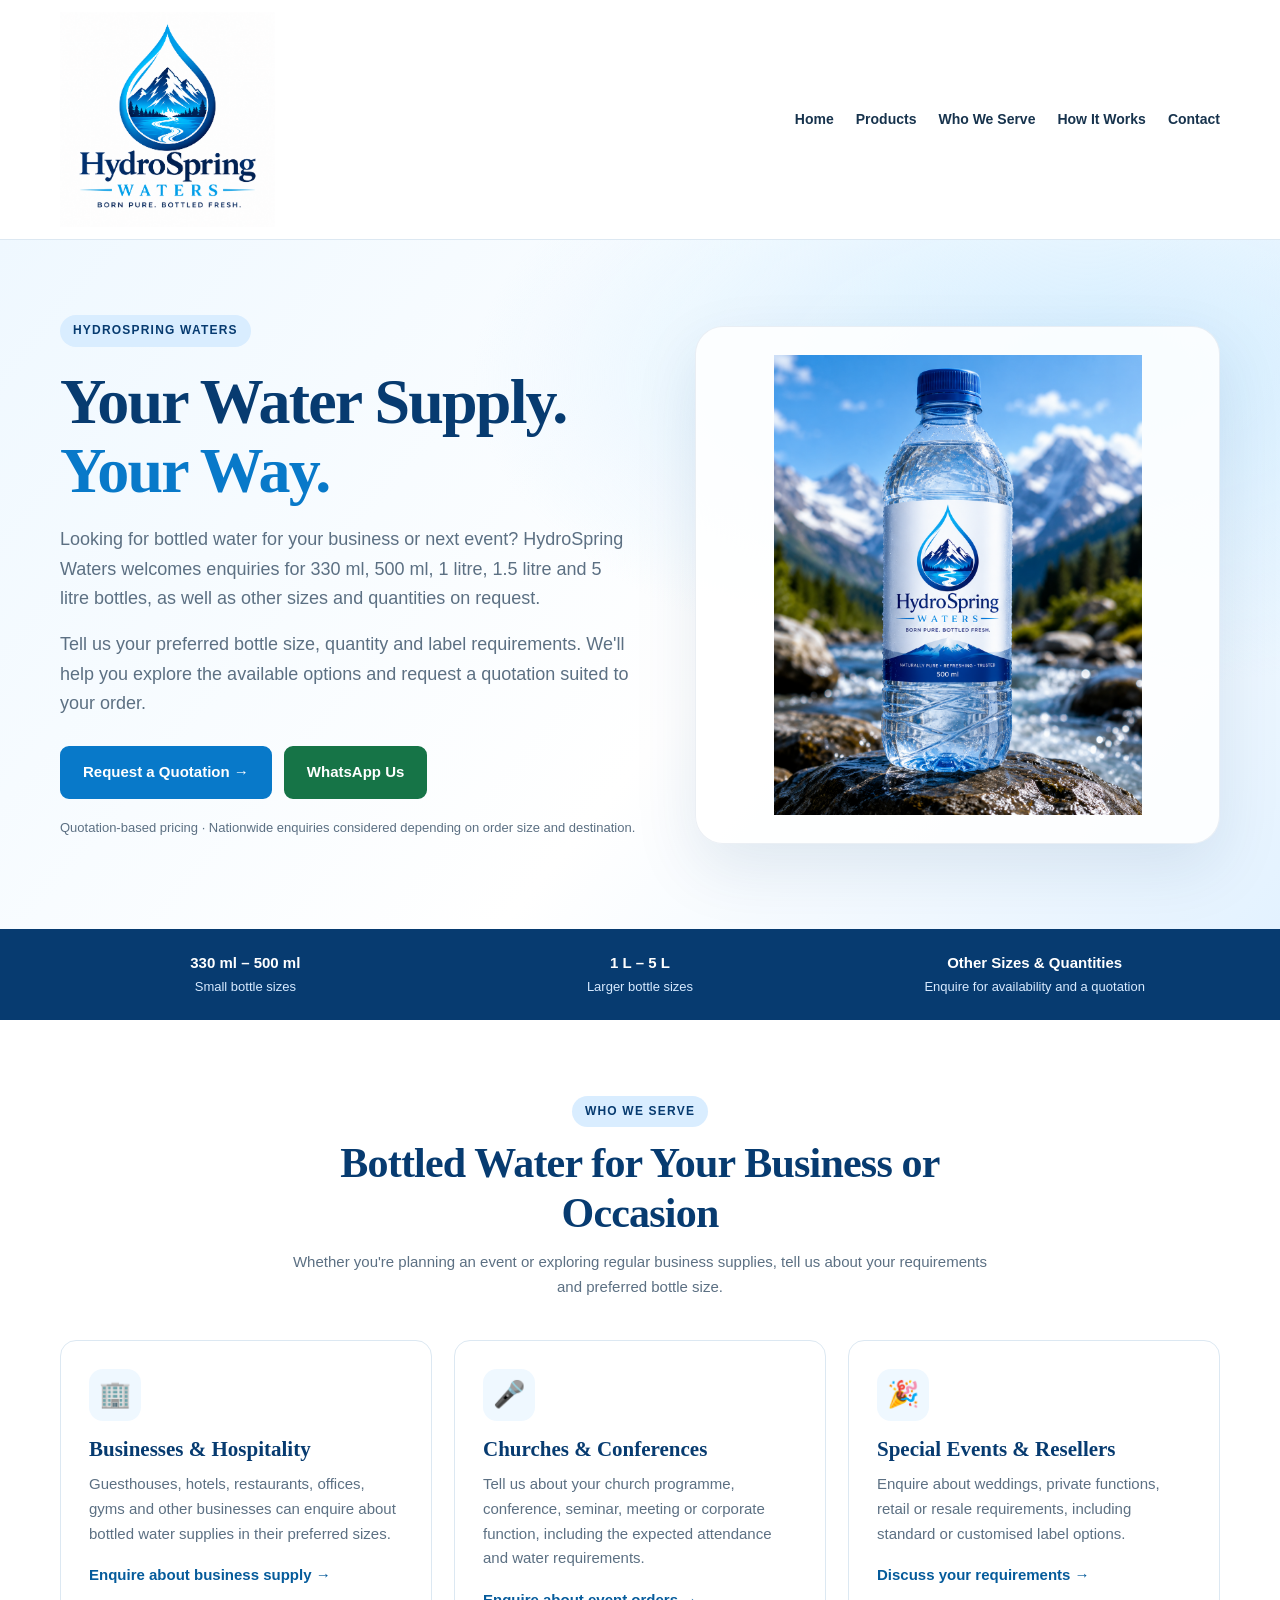
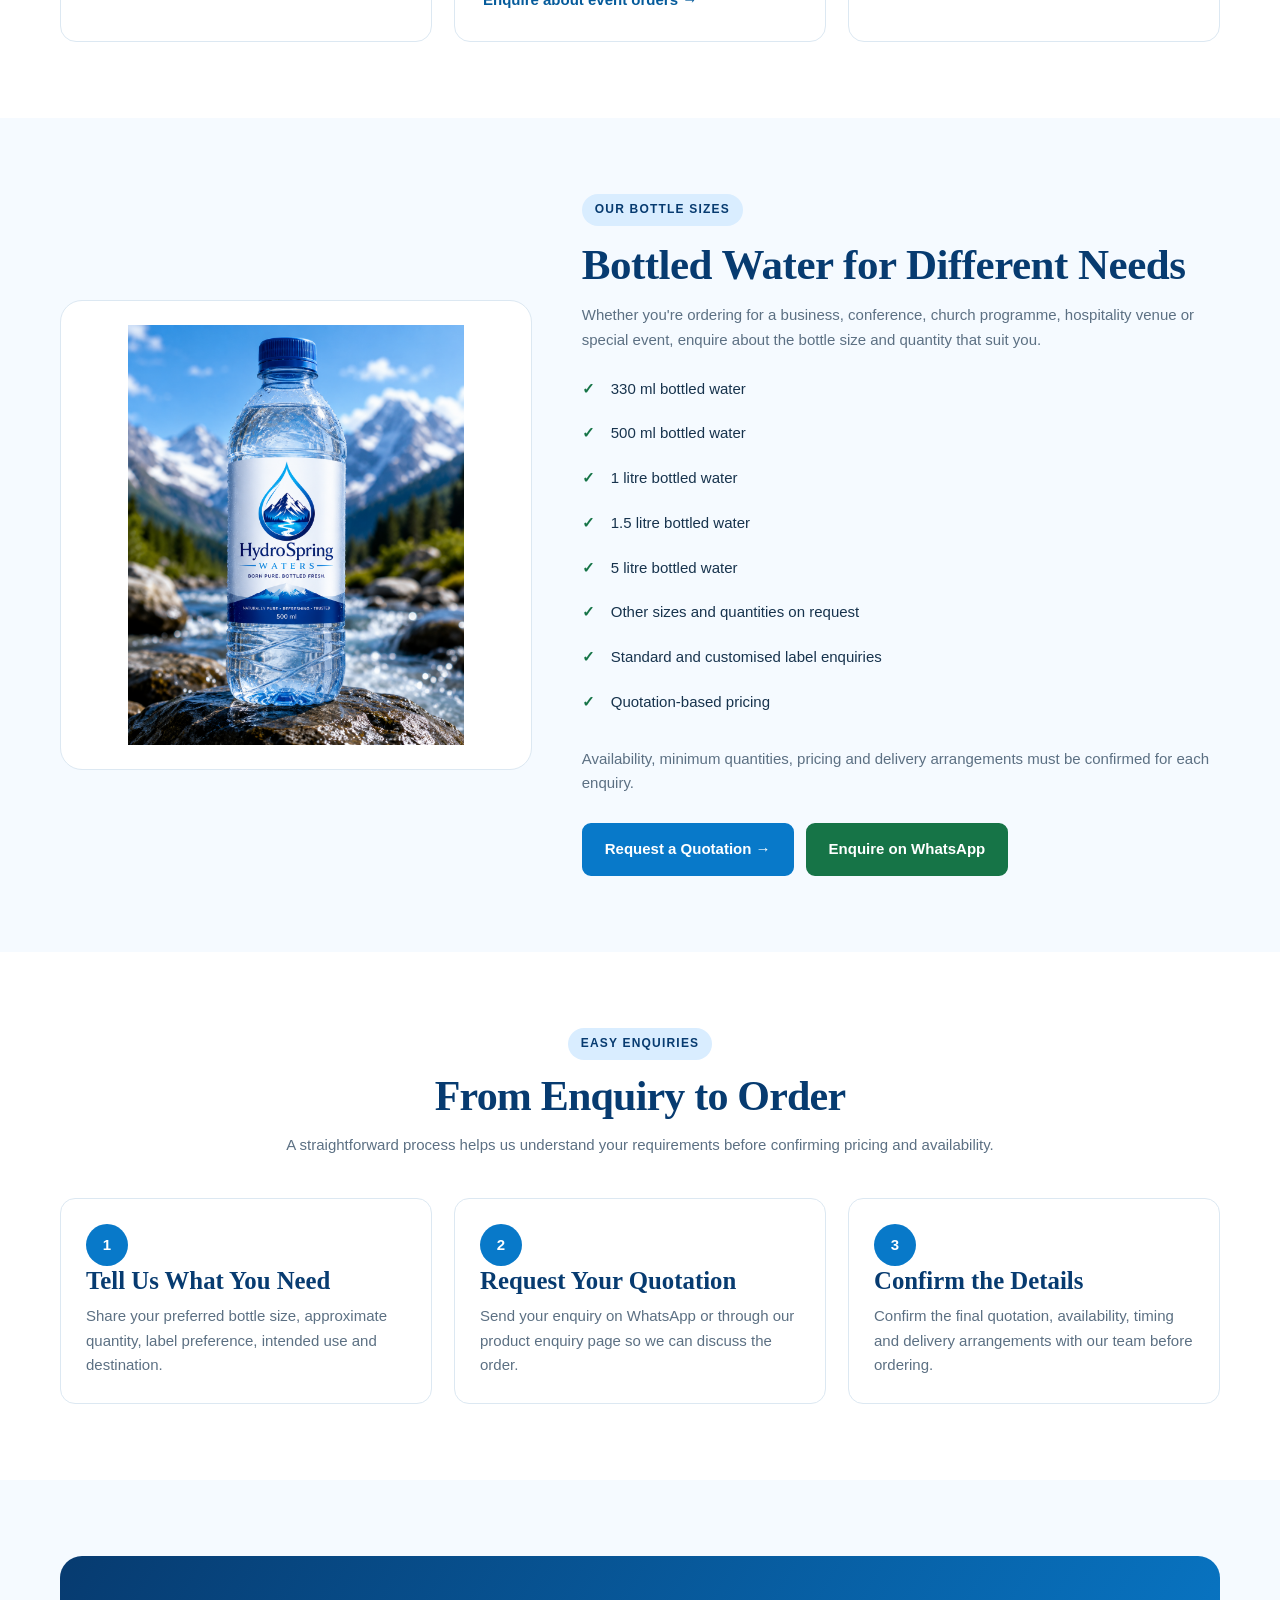
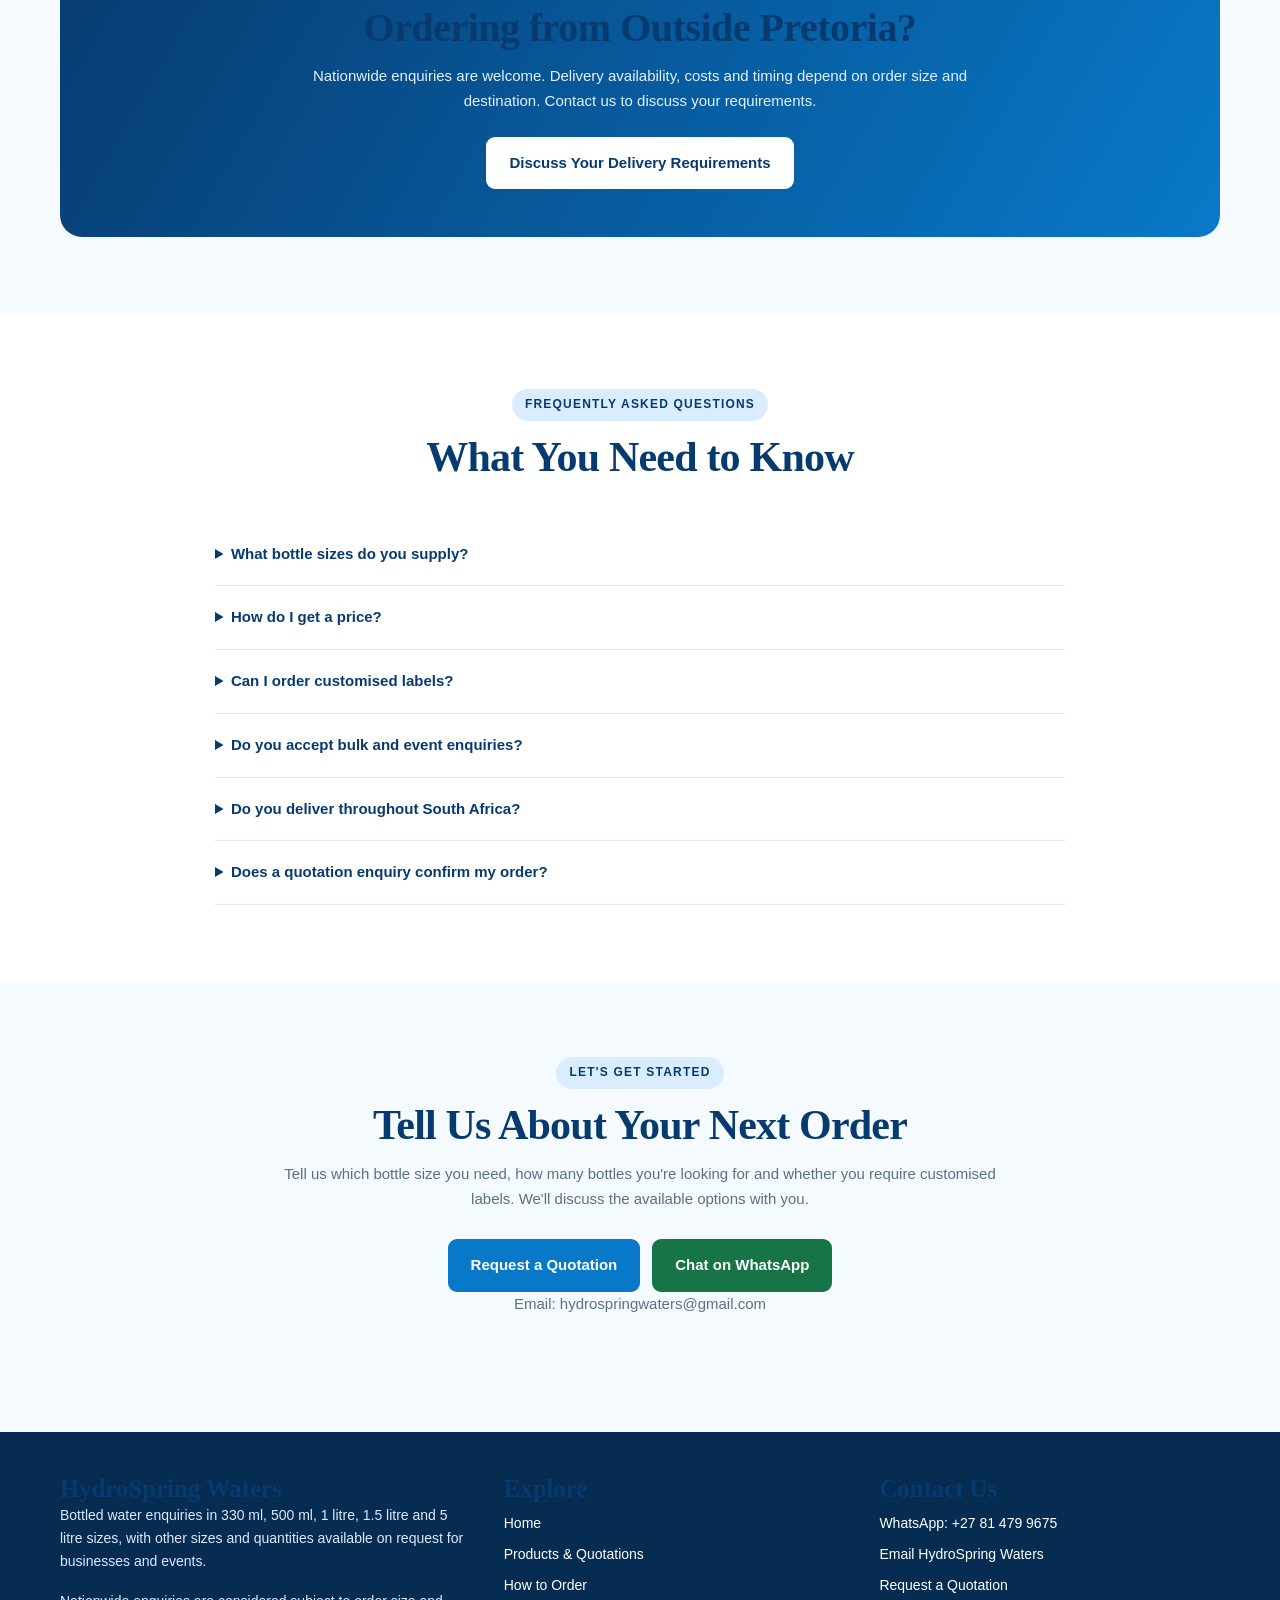
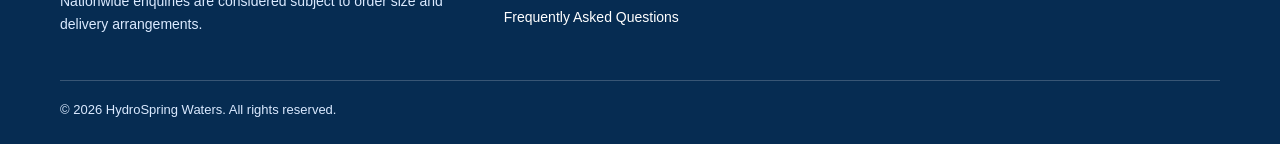
==== commit eb439197: "Update index.html" ====
--- a/index.html
+++ b/index.html
@@ -6,10 +6,11 @@
   <meta name="viewport" content="width=device-width, initial-scale=1">
 
   <title>HydroSpring Waters | Bottled Water for Businesses & Events</title>
-  <meta name="description" content="HydroSpring Waters supplies 500 ml bottled water for businesses, churches, conferences and events. Request a quotation for standard or customised labels. Nationwide enquiries welcome, subject to order and destination.">
+  <meta name="description" content="HydroSpring Waters supplies bottled water in 330 ml, 500 ml, 1 litre, 1.5 litre and 5 litre sizes. Enquire about other sizes, quantities and customised labels for businesses and events.">
   <meta name="theme-color" content="#073b70">
-  <meta property="og:title" content="HydroSpring Waters | Water for Business & Events">
-  <meta property="og:description" content="Enquire about 500 ml bottled water, business supplies and customised event labels. Request your quotation today.">
+
+  <meta property="og:title" content="HydroSpring Waters | Bottled Water for Business & Events">
+  <meta property="og:description" content="Explore bottled water sizes from 330 ml to 5 litres, with other sizes and quantities available on request. Request a quotation for business and event orders.">
   <meta property="og:type" content="website">
   <meta property="og:url" content="https://u17146985-spec.github.io/HydroSpring-Waters/">
 
@@ -30,7 +31,6 @@
     }
 
     * { box-sizing: border-box; }
-
     html { scroll-behavior: smooth; }
 
     body {
@@ -42,7 +42,6 @@
     }
 
     img { max-width: 100%; }
-
     a { color: inherit; }
 
     .hs-container {
@@ -236,7 +235,6 @@
     }
 
     .hs-section { padding: 76px 0; }
-
     .hs-soft { background: #f5faff; }
 
     .hs-section-heading {
@@ -513,37 +511,39 @@
       .hs-hero-grid { gap: 30px; }
 
       .hs-visual { min-height: 290px; }
-
       .hs-visual img { max-height: 340px; }
 
       .hs-grid,
       .hs-steps { grid-template-columns: 1fr; }
 
       .hs-product-grid { gap: 28px; }
-
       .hs-product-photo { min-height: 270px; }
-
       .hs-section { padding: 52px 0; }
 
       .hs-footer-grid { grid-template-columns: 1fr 1fr; }
 
-      .hs-footer-grid > :first-child { grid-column: 1 / -1; }
+      .hs-footer-grid > :first-child {
+        grid-column: 1 / -1;
+      }
     }
 
     @media (max-width: 480px) {
       .hs-hero h1 { letter-spacing: -1px; }
 
-      .hs-trust-grid { grid-template-columns: 1fr; gap: 17px; }
+      .hs-trust-grid {
+        grid-template-columns: 1fr;
+        gap: 17px;
+      }
 
       .hs-actions { flex-direction: column; }
-
       .hs-actions .hs-btn { width: 100%; }
-
       .hs-banner { padding: 30px 20px; }
 
       .hs-footer-grid { grid-template-columns: 1fr; }
 
-      .hs-footer-grid > :first-child { grid-column: auto; }
+      .hs-footer-grid > :first-child {
+        grid-column: auto;
+      }
 
       .hs-mobile-cta {
         position: fixed;
@@ -560,7 +560,6 @@
       }
 
       .hs-mobile-cta .hs-btn { width: 100%; }
-
       body { padding-bottom: 76px; }
     }
 
@@ -581,7 +580,7 @@
     "url": "https://u17146985-spec.github.io/HydroSpring-Waters/",
     "email": "hydrospringwaters@gmail.com",
     "telephone": "+27814799675",
-    "description": "500 ml bottled water enquiries for businesses and events, with standard and customised label options."
+    "description": "Bottled water enquiries in 330 ml, 500 ml, 1 litre, 1.5 litre and 5 litre sizes, with other sizes and quantities available on request."
   }
   </script>
 </head>
@@ -619,13 +618,15 @@
         </h1>
 
         <p class="hs-hero-copy">
-          Looking for 500 ml bottled water for your business or next event?
-          HydroSpring Waters welcomes enquiries for regular supplies,
-          functions and customised bottle labels.
+          Looking for bottled water for your business or next event?
+          HydroSpring Waters welcomes enquiries for 330 ml, 500 ml,
+          1 litre, 1.5 litre and 5 litre bottles, as well as other
+          sizes and quantities on request.
         </p>
 
         <p class="hs-hero-copy">
-          Tell us what you need. We'll help you explore the available
+          Tell us your preferred bottle size, quantity and label
+          requirements. We'll help you explore the available
           options and request a quotation suited to your order.
         </p>
 
@@ -635,7 +636,7 @@
           </a>
 
           <a class="hs-btn hs-btn-green"
-             href="https://wa.me/27814799675?text=Hello%20HydroSpring%20Waters%2C%20I%20would%20like%20to%20enquire%20about%20500ml%20bottled%20water.">
+             href="https://wa.me/27814799675?text=Hello%20HydroSpring%20Waters%2C%20I%20would%20like%20to%20enquire%20about%20your%20available%20bottled%20water%20sizes%20and%20quantities.">
             WhatsApp Us
           </a>
         </div>
@@ -657,20 +658,22 @@
     </div>
   </section>
 
-  <!-- Business facts without unverified claims -->
-  <section class="hs-trust-strip" aria-label="Our offering">
+  <!-- Bottle size highlights -->
+  <section class="hs-trust-strip" aria-label="Bottle sizes and services">
     <div class="hs-container hs-trust-grid">
       <div class="hs-trust-item">
-        <strong>500 ml Bottled Water</strong>
-        <span>Our featured product</span>
-      </div>
+        <strong>330 ml – 500 ml</strong>
+        <span>Small bottle sizes</span>
+      </div>
+
       <div class="hs-trust-item">
-        <strong>Standard & Custom Labels</strong>
-        <span>Enquire about your requirements</span>
-      </div>
+        <strong>1 L – 5 L</strong>
+        <span>Larger bottle sizes</span>
+      </div>
+
       <div class="hs-trust-item">
-        <strong>Business & Event Enquiries</strong>
-        <span>Orders assessed individually</span>
+        <strong>Other Sizes & Quantities</strong>
+        <span>Enquire for availability and a quotation</span>
       </div>
     </div>
   </section>
@@ -683,8 +686,9 @@
         <span class="hs-kicker">Who We Serve</span>
         <h2>Bottled Water for Your Business or Occasion</h2>
         <p>
-          Whether you're planning an event or exploring regular business
-          supplies, start by telling us about your requirements.
+          Whether you're planning an event or exploring regular
+          business supplies, tell us about your requirements and
+          preferred bottle size.
         </p>
       </div>
 
@@ -694,8 +698,9 @@
           <span class="hs-icon" aria-hidden="true">🏢</span>
           <h3>Businesses & Hospitality</h3>
           <p>
-            Guesthouses, hotels, restaurants, offices, gyms and other
-            businesses can enquire about bottled water supplies.
+            Guesthouses, hotels, restaurants, offices, gyms and
+            other businesses can enquire about bottled water
+            supplies in their preferred sizes.
           </p>
           <a class="hs-text-link" href="products.html#quote">
             Enquire about business supply →
@@ -706,8 +711,9 @@
           <span class="hs-icon" aria-hidden="true">🎤</span>
           <h3>Churches & Conferences</h3>
           <p>
-            Tell us about your church programme, conference, seminar,
-            meeting or corporate function and its expected attendance.
+            Tell us about your church programme, conference,
+            seminar, meeting or corporate function, including
+            the expected attendance and water requirements.
           </p>
           <a class="hs-text-link" href="products.html#quote">
             Enquire about event orders →
@@ -718,8 +724,9 @@
           <span class="hs-icon" aria-hidden="true">🎉</span>
           <h3>Special Events & Resellers</h3>
           <p>
-            Enquire about weddings, private functions, retail or resale
-            requirements, including available label options.
+            Enquire about weddings, private functions, retail
+            or resale requirements, including standard or
+            customised label options.
           </p>
           <a class="hs-text-link" href="products.html#quote">
             Discuss your requirements →
@@ -730,39 +737,53 @@
     </div>
   </section>
 
-  <!-- Featured product -->
-  <section class="hs-section hs-soft">
+  <!-- Bottle sizes -->
+  <section class="hs-section hs-soft" id="bottle-sizes">
     <div class="hs-container hs-product-grid">
 
       <div class="hs-product-photo">
         <img
           src="hydrospring-500ml.jpg.png"
-          alt="HydroSpring Waters 500 ml bottle"
+          alt="HydroSpring Waters 500 ml bottled water"
           loading="lazy"
         >
       </div>
 
       <div class="hs-product-copy">
-        <span class="hs-kicker">Featured Product</span>
-
-        <h2>500 ml Bottled Water</h2>
+        <span class="hs-kicker">Our Bottle Sizes</span>
+
+        <h2>Bottled Water for Different Needs</h2>
 
         <p>
-          A convenient bottle size to enquire about for workplace
-          requirements, meetings, hospitality and event refreshments.
+          Whether you're ordering for a business, conference,
+          church programme, hospitality venue or special event,
+          enquire about the bottle size and quantity that suit you.
         </p>
 
         <ul class="hs-check-list">
+          <li>330 ml bottled water</li>
           <li>500 ml bottled water</li>
-          <li>Standard label option</li>
-          <li>Customised label enquiries</li>
+          <li>1 litre bottled water</li>
+          <li>1.5 litre bottled water</li>
+          <li>5 litre bottled water</li>
+          <li>Other sizes and quantities on request</li>
+          <li>Standard and customised label enquiries</li>
           <li>Quotation-based pricing</li>
-          <li>Delivery enquiries assessed by quantity and destination</li>
         </ul>
 
+        <p>
+          Availability, minimum quantities, pricing and delivery
+          arrangements must be confirmed for each enquiry.
+        </p>
+
         <div class="hs-actions">
-          <a class="hs-btn" href="products.html">
-            Explore Product & Get a Quote
+          <a class="hs-btn" href="products.html#quote">
+            Request a Quotation →
+          </a>
+
+          <a class="hs-btn hs-btn-green"
+             href="https://wa.me/27814799675?text=Hello%20HydroSpring%20Waters%2C%20please%20send%20me%20a%20quotation%20for%20your%20available%20bottle%20sizes.">
+            Enquire on WhatsApp
           </a>
         </div>
       </div>
@@ -770,7 +791,7 @@
     </div>
   </section>
 
-  <!-- Conversion process -->
+  <!-- Ordering process -->
   <section class="hs-section" id="how-it-works">
     <div class="hs-container">
 
@@ -778,8 +799,8 @@
         <span class="hs-kicker">Easy Enquiries</span>
         <h2>From Enquiry to Order</h2>
         <p>
-          A straightforward process helps us understand your requirements
-          before confirming pricing and availability.
+          A straightforward process helps us understand your
+          requirements before confirming pricing and availability.
         </p>
       </div>
 
@@ -788,24 +809,24 @@
         <article class="hs-step">
           <h3>Tell Us What You Need</h3>
           <p>
-            Choose your approximate quantity, label preference,
-            intended use and delivery destination.
+            Share your preferred bottle size, approximate quantity,
+            label preference, intended use and destination.
           </p>
         </article>
 
         <article class="hs-step">
           <h3>Request Your Quotation</h3>
           <p>
-            Send your enquiry on WhatsApp so we can discuss the order,
-            pricing and delivery arrangements.
+            Send your enquiry on WhatsApp or through our product
+            enquiry page so we can discuss the order.
           </p>
         </article>
 
         <article class="hs-step">
           <h3>Confirm the Details</h3>
           <p>
-            Confirm the final quotation, availability, timing and
-            delivery arrangements with our team before ordering.
+            Confirm the final quotation, availability, timing
+            and delivery arrangements with our team before ordering.
           </p>
         </article>
 
@@ -816,25 +837,23 @@
   <!-- Delivery coverage -->
   <section class="hs-section hs-soft">
     <div class="hs-container">
-
       <div class="hs-banner">
         <h2>Ordering from Outside Pretoria?</h2>
         <p>
           Nationwide enquiries are welcome. Delivery availability,
-          costs and timing depend on the order size and destination.
+          costs and timing depend on order size and destination.
           Contact us to discuss your requirements.
         </p>
-        <a class="hs-btn"
-           href="products.html#quote">
+
+        <a class="hs-btn" href="products.html#quote">
           Discuss Your Delivery Requirements
         </a>
       </div>
-
     </div>
   </section>
 
   <!-- FAQs -->
-  <section class="hs-section">
+  <section class="hs-section" id="faq">
     <div class="hs-container">
 
       <div class="hs-section-heading">
@@ -845,47 +864,57 @@
       <div class="hs-faq">
 
         <details>
+          <summary>What bottle sizes do you supply?</summary>
+          <p>
+            You can enquire about 330 ml, 500 ml, 1 litre,
+            1.5 litre and 5 litre bottled water. Other sizes
+            and quantities can also be discussed on request.
+            Please contact us to confirm availability and pricing.
+          </p>
+        </details>
+
+        <details>
           <summary>How do I get a price?</summary>
           <p>
-            Pricing is provided on quotation. Use the product enquiry
-            form to tell us your approximate quantity, label preference
-            and delivery destination.
+            Pricing is provided on quotation. Tell us your
+            preferred bottle size, approximate quantity, label
+            preference and delivery destination.
           </p>
         </details>
 
         <details>
           <summary>Can I order customised labels?</summary>
           <p>
-            You can enquire about customised bottle labels for your
-            business or event. We will need to discuss your requirements
-            and confirm the available options.
+            You can enquire about customised bottle labels for
+            your business or event. We will discuss your
+            requirements and confirm the available options.
           </p>
         </details>
 
         <details>
           <summary>Do you accept bulk and event enquiries?</summary>
           <p>
-            Yes, you can submit enquiries for business supplies,
-            conferences, church programmes and other events. Final
-            availability and order arrangements must be confirmed.
+            You can submit enquiries for business supplies,
+            conferences, church programmes and other events.
+            Final availability and order arrangements must be confirmed.
           </p>
         </details>
 
         <details>
           <summary>Do you deliver throughout South Africa?</summary>
           <p>
-            Nationwide enquiries may be considered depending on order
-            size and destination. Contact us to confirm whether delivery
-            is available for your specific order.
+            Nationwide enquiries may be considered depending
+            on order size and destination. Contact us to confirm
+            whether delivery is available for your specific order.
           </p>
         </details>
 
         <details>
           <summary>Does a quotation enquiry confirm my order?</summary>
           <p>
-            No. An enquiry is the first step. Your order is confirmed
-            only after the quotation, availability and arrangements
-            have been agreed with HydroSpring Waters.
+            No. An enquiry is the first step. Your order is
+            confirmed only after the quotation, availability
+            and arrangements have been agreed with HydroSpring Waters.
           </p>
         </details>
 
@@ -901,8 +930,9 @@
         <span class="hs-kicker">Let's Get Started</span>
         <h2>Tell Us About Your Next Order</h2>
         <p>
-          Whether you're purchasing for a business or planning an event,
-          start with a quotation enquiry today.
+          Tell us which bottle size you need, how many bottles
+          you're looking for and whether you require customised
+          labels. We'll discuss the available options with you.
         </p>
 
         <div class="hs-actions" style="justify-content:center">
@@ -911,7 +941,7 @@
           </a>
 
           <a class="hs-btn hs-btn-green"
-             href="https://wa.me/27814799675?text=Hello%20HydroSpring%20Waters%2C%20I%20would%20like%20to%20discuss%20a%20bottled%20water%20order.">
+             href="https://wa.me/27814799675?text=Hello%20HydroSpring%20Waters%2C%20I%20would%20like%20to%20discuss%20bottled%20water%20sizes%20and%20quantities.">
             Chat on WhatsApp
           </a>
         </div>
@@ -933,13 +963,18 @@
   <div class="hs-container">
 
     <div class="hs-footer-grid">
+
       <div>
         <h3>HydroSpring Waters</h3>
         <p>
-          500 ml bottled water enquiries for businesses, events and
-          organisations.
-        </p>
-        <p>Serving customer enquiries across South Africa, subject to order and delivery arrangements.</p>
+          Bottled water enquiries in 330 ml, 500 ml, 1 litre,
+          1.5 litre and 5 litre sizes, with other sizes and
+          quantities available on request for businesses and events.
+        </p>
+        <p>
+          Nationwide enquiries are considered subject to order
+          size and delivery arrangements.
+        </p>
       </div>
 
       <div class="hs-footer-links">
@@ -947,6 +982,7 @@
         <a href="index.html">Home</a>
         <a href="products.html">Products & Quotations</a>
         <a href="products.html#ordering">How to Order</a>
+        <a href="#faq">Frequently Asked Questions</a>
       </div>
 
       <div class="hs-footer-links">
@@ -955,6 +991,7 @@
         <a href="mailto:hydrospringwaters@gmail.com">Email HydroSpring Waters</a>
         <a href="products.html#quote">Request a Quotation</a>
       </div>
+
     </div>
 
     <div class="hs-copyright">
@@ -977,3 +1014,4 @@
 
 </body>
 </html>
+
